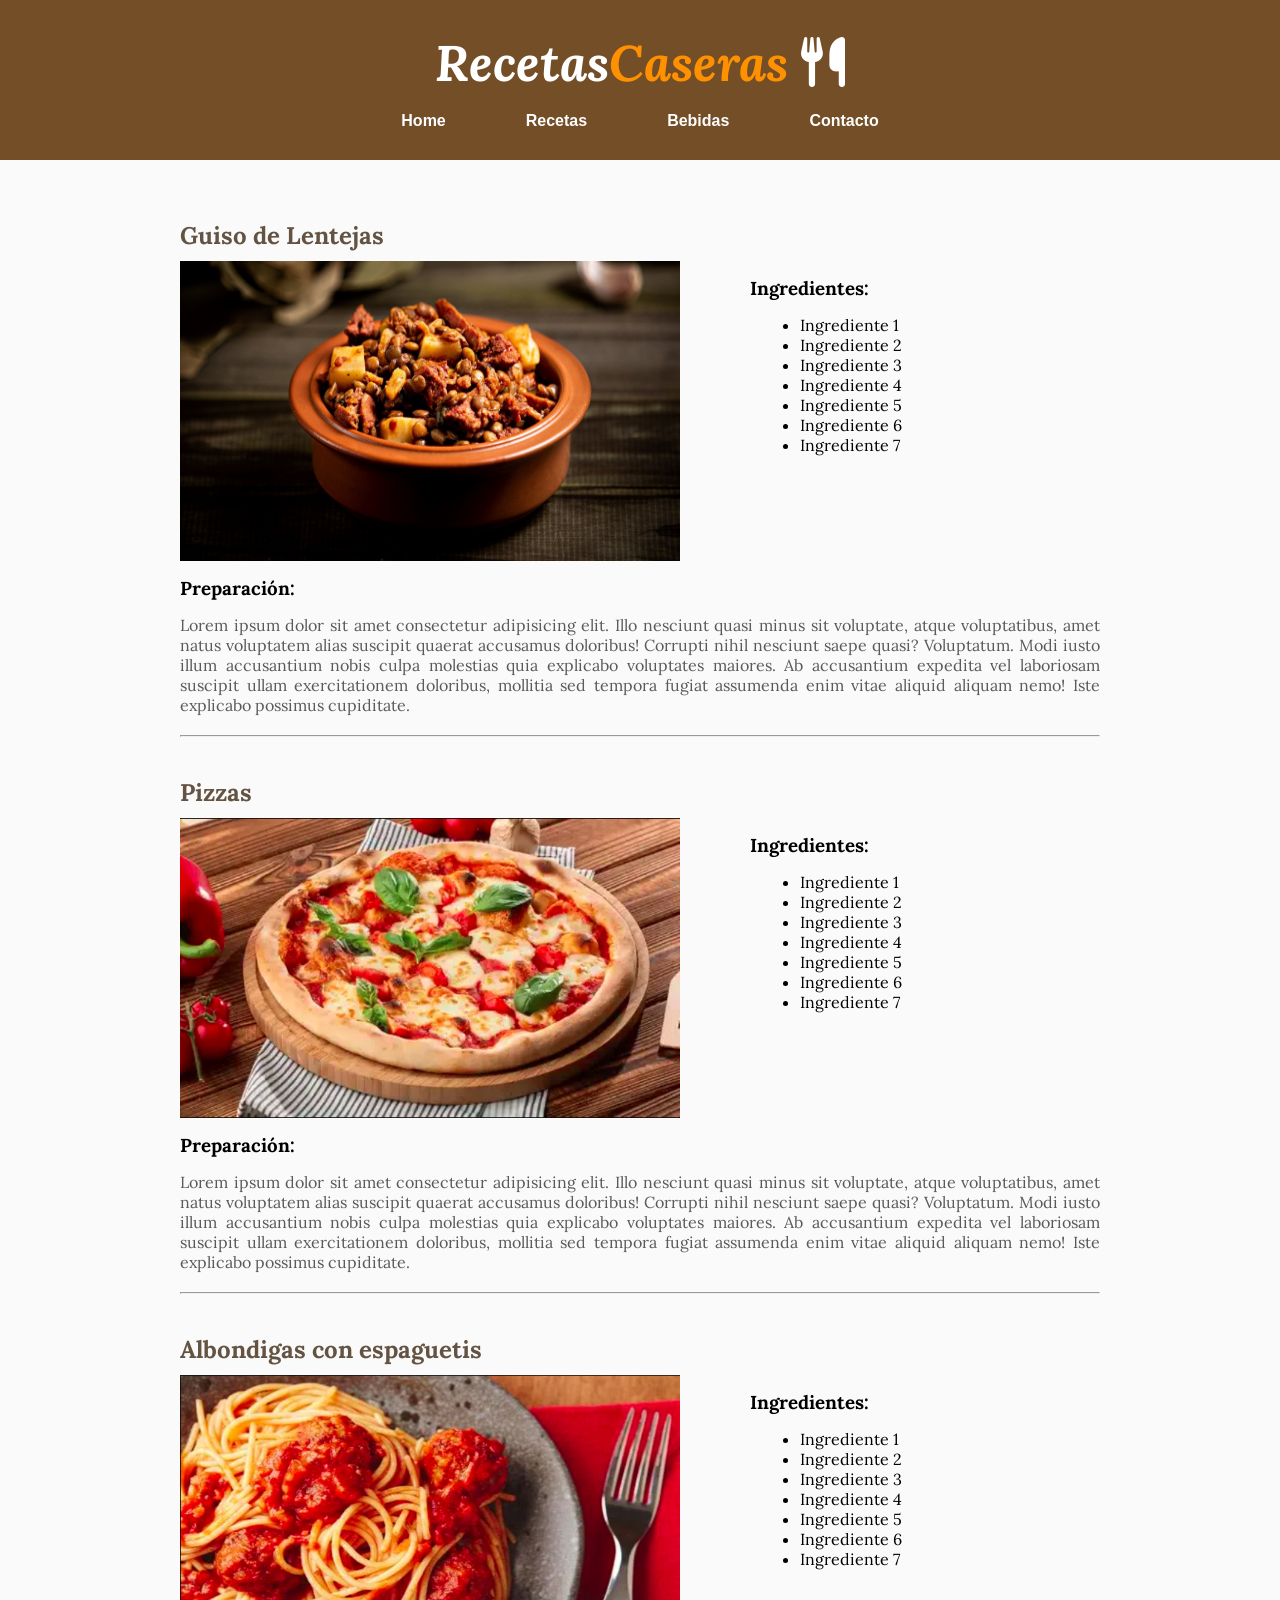
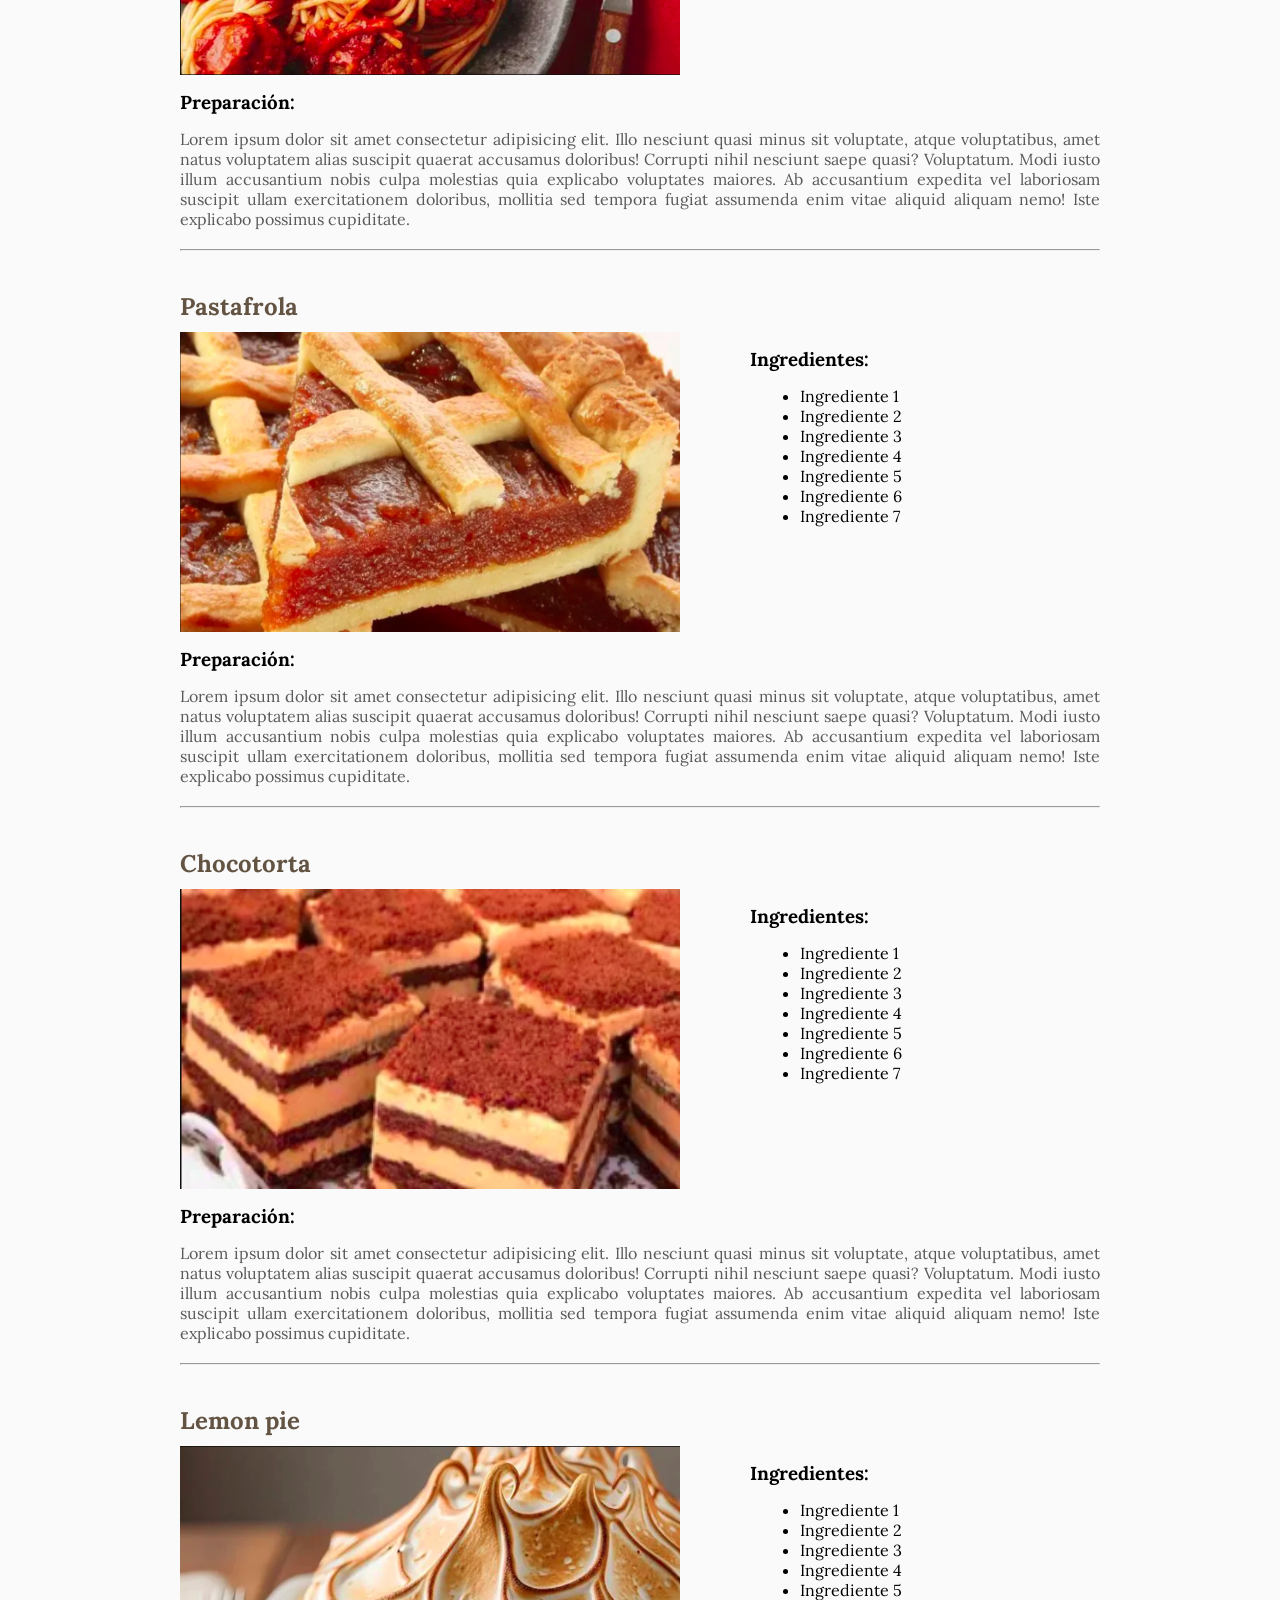
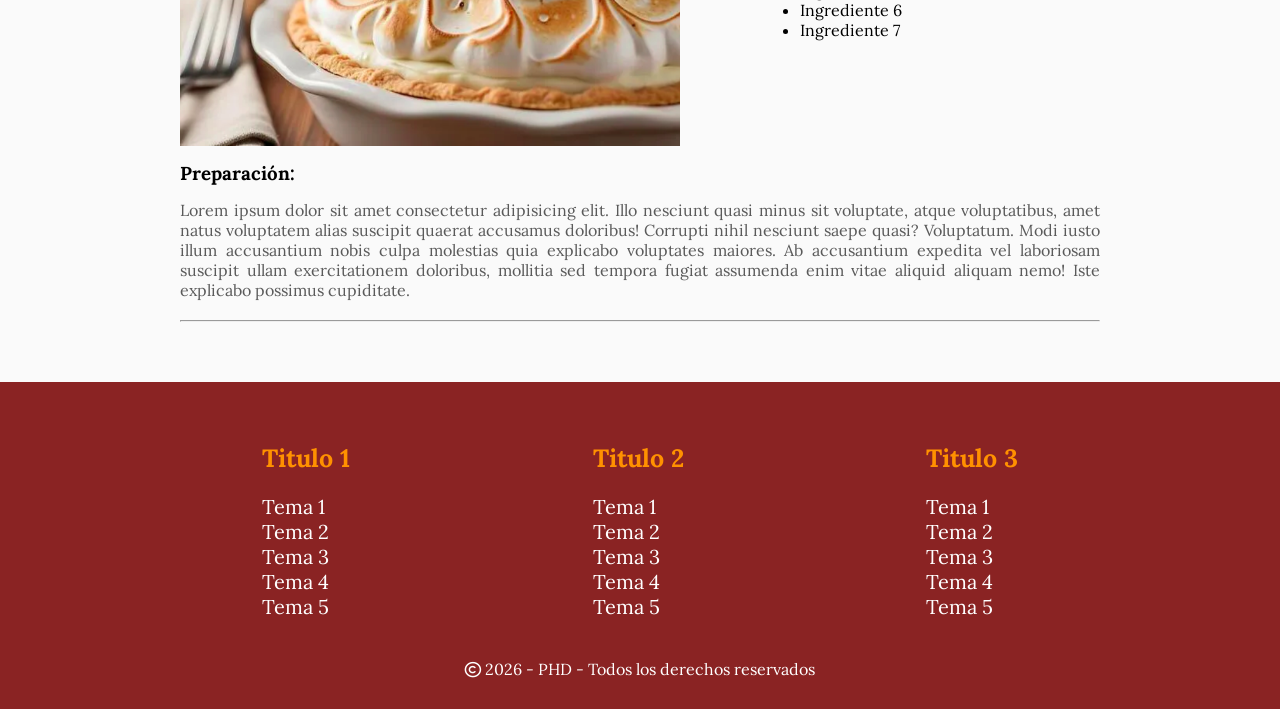
==== index.html @ a0ec64f9 "Creacion del repositorio" ====
<!DOCTYPE html>
<html lang="en">
<head>
    <meta charset="UTF-8">
    <meta name="viewport" content="width=device-width, initial-scale=1.0">
    <link rel="stylesheet" href="https://cdnjs.cloudflare.com/ajax/libs/font-awesome/6.5.2/css/all.min.css">
    <link rel="stylesheet" href="./css/styles.css">
    <link rel="preconnect" href="https://fonts.googleapis.com">
    <link rel="preconnect" href="https://fonts.googleapis.com">
    <link rel="preconnect" href="https://fonts.gstatic.com" crossorigin>
    <link href="https://fonts.googleapis.com/css2?family=Lora:ital,wght@0,400..700;1,400..700&display=swap" rel="stylesheet">
    <title>Recetario de cocina</title>
</head>
<body>
    <header>
        <div class="nav-items">
            <div>
                <h2>Recetas<span>Caseras </span><i class="fa-solid fa-utensils"></i></h2>
            </div>
            <div>
                <nav>
                    <ul>
                        <li><a href="#">Home</a></li>
                        <li><a href="#">Recetas</a></li>
                        <li><a href="#">Bebidas</a></li>
                        <li><a href="#">Contacto</a></li>
                    </ul>
                </nav>
            </div>
        </div>
    </header>
    <main>
        <section class="recetarios">
            <div class="receta">
                <h2>Guiso de Lentejas</h2>
                <div class="ingredientes">
                    <img src="./img/lentejas.jpg" alt="Foto guiso lentejas">
                    <div>
                        <h3>Ingredientes:</h3>
                        <ul>
                            <li>Ingrediente 1</li>
                            <li>Ingrediente 2</li>
                            <li>Ingrediente 3</li>
                            <li>Ingrediente 4</li>
                            <li>Ingrediente 5</li>
                            <li>Ingrediente 6</li>
                            <li>Ingrediente 7</li>
                        </ul>
                    </div>
                </div>
                <h3>Preparación:</h3>
                <p>Lorem ipsum dolor sit amet consectetur adipisicing elit. Illo nesciunt quasi minus sit voluptate, atque voluptatibus, amet natus voluptatem alias suscipit quaerat accusamus doloribus! Corrupti nihil nesciunt saepe quasi? Voluptatum.
                Modi iusto illum accusantium nobis culpa molestias quia explicabo voluptates maiores. Ab accusantium expedita vel laboriosam suscipit ullam exercitationem doloribus, mollitia sed tempora fugiat assumenda enim vitae aliquid aliquam nemo!
                Iste explicabo possimus cupiditate.</p>
                <br>
                <hr>
            </div>
            <div class="receta">
                <h2>Pizzas</h2>
                <div class="ingredientes">
                    <img src="./img/pizzas.png" alt="Foto pizzas">
                    <div>
                        <h3>Ingredientes:</h3>
                        <ul>
                            <li>Ingrediente 1</li>
                            <li>Ingrediente 2</li>
                            <li>Ingrediente 3</li>
                            <li>Ingrediente 4</li>
                            <li>Ingrediente 5</li>
                            <li>Ingrediente 6</li>
                            <li>Ingrediente 7</li>
                        </ul>
                    </div>
                </div>
                <h3>Preparación:</h3>
                <p>Lorem ipsum dolor sit amet consectetur adipisicing elit. Illo nesciunt quasi minus sit voluptate, atque voluptatibus, amet natus voluptatem alias suscipit quaerat accusamus doloribus! Corrupti nihil nesciunt saepe quasi? Voluptatum.
                Modi iusto illum accusantium nobis culpa molestias quia explicabo voluptates maiores. Ab accusantium expedita vel laboriosam suscipit ullam exercitationem doloribus, mollitia sed tempora fugiat assumenda enim vitae aliquid aliquam nemo!
                Iste explicabo possimus cupiditate.</p>
                <br>
                <hr>
            </div>
            <div class="receta">
                <h2>Albondigas con espaguetis</h2>
                <div class="ingredientes">
                    <img src="./img/pastas.png" alt="Foto albondigas y espaguetis">
                    <div>
                        <h3>Ingredientes:</h3>
                        <ul>
                            <li>Ingrediente 1</li>
                            <li>Ingrediente 2</li>
                            <li>Ingrediente 3</li>
                            <li>Ingrediente 4</li>
                            <li>Ingrediente 5</li>
                            <li>Ingrediente 6</li>
                            <li>Ingrediente 7</li>
                        </ul>
                    </div>
                </div>
                <h3>Preparación:</h3>
                <p>Lorem ipsum dolor sit amet consectetur adipisicing elit. Illo nesciunt quasi minus sit voluptate, atque voluptatibus, amet natus voluptatem alias suscipit quaerat accusamus doloribus! Corrupti nihil nesciunt saepe quasi? Voluptatum.
                Modi iusto illum accusantium nobis culpa molestias quia explicabo voluptates maiores. Ab accusantium expedita vel laboriosam suscipit ullam exercitationem doloribus, mollitia sed tempora fugiat assumenda enim vitae aliquid aliquam nemo!
                Iste explicabo possimus cupiditate.</p>
                <br>
                <hr>
            </div>
            <div class="receta">
                <h2>Pastafrola</h2>
                <div class="ingredientes">
                    <img src="./img/pastafrola.png" alt="Foto pastafrola">
                    <div>
                        <h3>Ingredientes:</h3>
                        <ul>
                            <li>Ingrediente 1</li>
                            <li>Ingrediente 2</li>
                            <li>Ingrediente 3</li>
                            <li>Ingrediente 4</li>
                            <li>Ingrediente 5</li>
                            <li>Ingrediente 6</li>
                            <li>Ingrediente 7</li>
                        </ul>
                    </div>
                </div>
                <h3>Preparación:</h3>
                <p>Lorem ipsum dolor sit amet consectetur adipisicing elit. Illo nesciunt quasi minus sit voluptate, atque voluptatibus, amet natus voluptatem alias suscipit quaerat accusamus doloribus! Corrupti nihil nesciunt saepe quasi? Voluptatum.
                Modi iusto illum accusantium nobis culpa molestias quia explicabo voluptates maiores. Ab accusantium expedita vel laboriosam suscipit ullam exercitationem doloribus, mollitia sed tempora fugiat assumenda enim vitae aliquid aliquam nemo!
                Iste explicabo possimus cupiditate.</p>
                <br>
                <hr>
            </div>
            <div class="receta">
                <h2>Chocotorta</h2>
                <div class="ingredientes">
                    <img src="./img/chocotorta.png" alt="Foto chocotorta">
                    <div>
                        <h3>Ingredientes:</h3>
                        <ul>
                            <li>Ingrediente 1</li>
                            <li>Ingrediente 2</li>
                            <li>Ingrediente 3</li>
                            <li>Ingrediente 4</li>
                            <li>Ingrediente 5</li>
                            <li>Ingrediente 6</li>
                            <li>Ingrediente 7</li>
                        </ul>
                    </div>
                </div>
                <h3>Preparación:</h3>
                <p>Lorem ipsum dolor sit amet consectetur adipisicing elit. Illo nesciunt quasi minus sit voluptate, atque voluptatibus, amet natus voluptatem alias suscipit quaerat accusamus doloribus! Corrupti nihil nesciunt saepe quasi? Voluptatum.
                Modi iusto illum accusantium nobis culpa molestias quia explicabo voluptates maiores. Ab accusantium expedita vel laboriosam suscipit ullam exercitationem doloribus, mollitia sed tempora fugiat assumenda enim vitae aliquid aliquam nemo!
                Iste explicabo possimus cupiditate.</p>
                <br>
                <hr>
            </div>
            <div class="receta">
                <h2>Lemon pie</h2>
                <div class="ingredientes">
                    <img src="./img/lemonlie.png" alt="Foto lemonpie">
                    <div>
                        <h3>Ingredientes:</h3>
                        <ul>
                            <li>Ingrediente 1</li>
                            <li>Ingrediente 2</li>
                            <li>Ingrediente 3</li>
                            <li>Ingrediente 4</li>
                            <li>Ingrediente 5</li>
                            <li>Ingrediente 6</li>
                            <li>Ingrediente 7</li>
                        </ul>
                    </div>
                </div>
                <h3>Preparación:</h3>
                <p>Lorem ipsum dolor sit amet consectetur adipisicing elit. Illo nesciunt quasi minus sit voluptate, atque voluptatibus, amet natus voluptatem alias suscipit quaerat accusamus doloribus! Corrupti nihil nesciunt saepe quasi? Voluptatum.
                Modi iusto illum accusantium nobis culpa molestias quia explicabo voluptates maiores. Ab accusantium expedita vel laboriosam suscipit ullam exercitationem doloribus, mollitia sed tempora fugiat assumenda enim vitae aliquid aliquam nemo!
                Iste explicabo possimus cupiditate.</p>
                <br>
                <hr>
            </div>
        </section>
    </main>
    <footer>
        <div class="footer-info">
            <div class="info">
                <h3>Titulo 1</h3>
                <ul>
                    <li>Tema 1</li>
                    <li>Tema 2</li>
                    <li>Tema 3</li>
                    <li>Tema 4</li>
                    <li>Tema 5</li>
                </ul>
            </div>
            <div class="info">
                <h3>Titulo 2</h3>
                <ul>
                    <li>Tema 1</li>
                    <li>Tema 2</li>
                    <li>Tema 3</li>
                    <li>Tema 4</li>
                    <li>Tema 5</li>
                </ul>
            </div>
            <div class="info">
                <h3>Titulo 3</h3>
                <ul>
                    <li>Tema 1</li>
                    <li>Tema 2</li>
                    <li>Tema 3</li>
                    <li>Tema 4</li>
                    <li>Tema 5</li>
                </ul>
            </div>
        </div>
        <div class="copyright"><p><i class="fa-regular fa-copyright"></i> 2026 - PHD - Todos los derechos reservados</p></div>
    </footer>
</body>
</html>
---- css/styles.css ----
* {
    margin: 0;
    padding: 0;
    box-sizing: border-box;
}

body {
    background-color: rgb(250, 250, 250);
    font-family: "Lora", Serif;
}

header {
    background-color: #744e27;
    color: white;
    justify-content: space-evenly;
    align-content: center;
    height: 160px;
}

.nav-items {
    display: flex;
    flex-direction: column;
    justify-content: space-between;
    align-items: center;
    padding: 20px;
}

.nav-items h2 {
    font-size: 50px;
    font-style: italic;
    margin-bottom: 15px;
}

.nav-items span {
    color: rgb(255, 145, 0);
}

nav ul {
    display: flex;
    flex-direction: row;
    justify-content: center;
    text-decoration: none;
}

nav ul li {
    list-style: none ;
}

nav ul li a {
    text-decoration: none;
    padding: 40px;
    color: white;
    font-size: 16px;
    font-family: 'Lucida Sans', 'Lucida Sans Regular', 'Lucida Grande', 'Lucida Sans Unicode', Geneva, Verdana, sans-serif;
    font-weight: bold;
}

nav ul li a:hover {
    color: rgb(255, 145, 0);
}

.receta h3 {
    margin: 15px 0;
}

.receta img {
    width: 500px;
    height: 300px;
}

main {
    width: 100%;
    padding: 40px;
    
}

.receta {
    width: 80%;
    padding: 20px;
    margin: 0 auto;
}

.receta h2 {
    color: #635342;
    margin-bottom: 10px;
}

.receta p {
    text-align: justify;
    color: rgb(90, 90, 90);
}

.receta li {
    margin-left: 50px;
}

.ingredientes {
    display: flex;
    flex-direction: row;
    gap: 70px;
}

footer {
    background-color: rgb(138, 35, 35);
    padding: 20px;
    color: white;
}

.footer-info {
    display: flex;
    flex-direction: row;
    justify-content: space-evenly;
    margin: 20px 0 40px;
}

.footer-info h3 {
    font-size: 25px;
    margin: 20px 0;
    color:rgb(255, 145, 0)
}

.footer-info li {
    list-style: none;
    font-size: 20px;
}

.copyright {
    text-align: center;
    margin: 10px 0 10px 0;
}
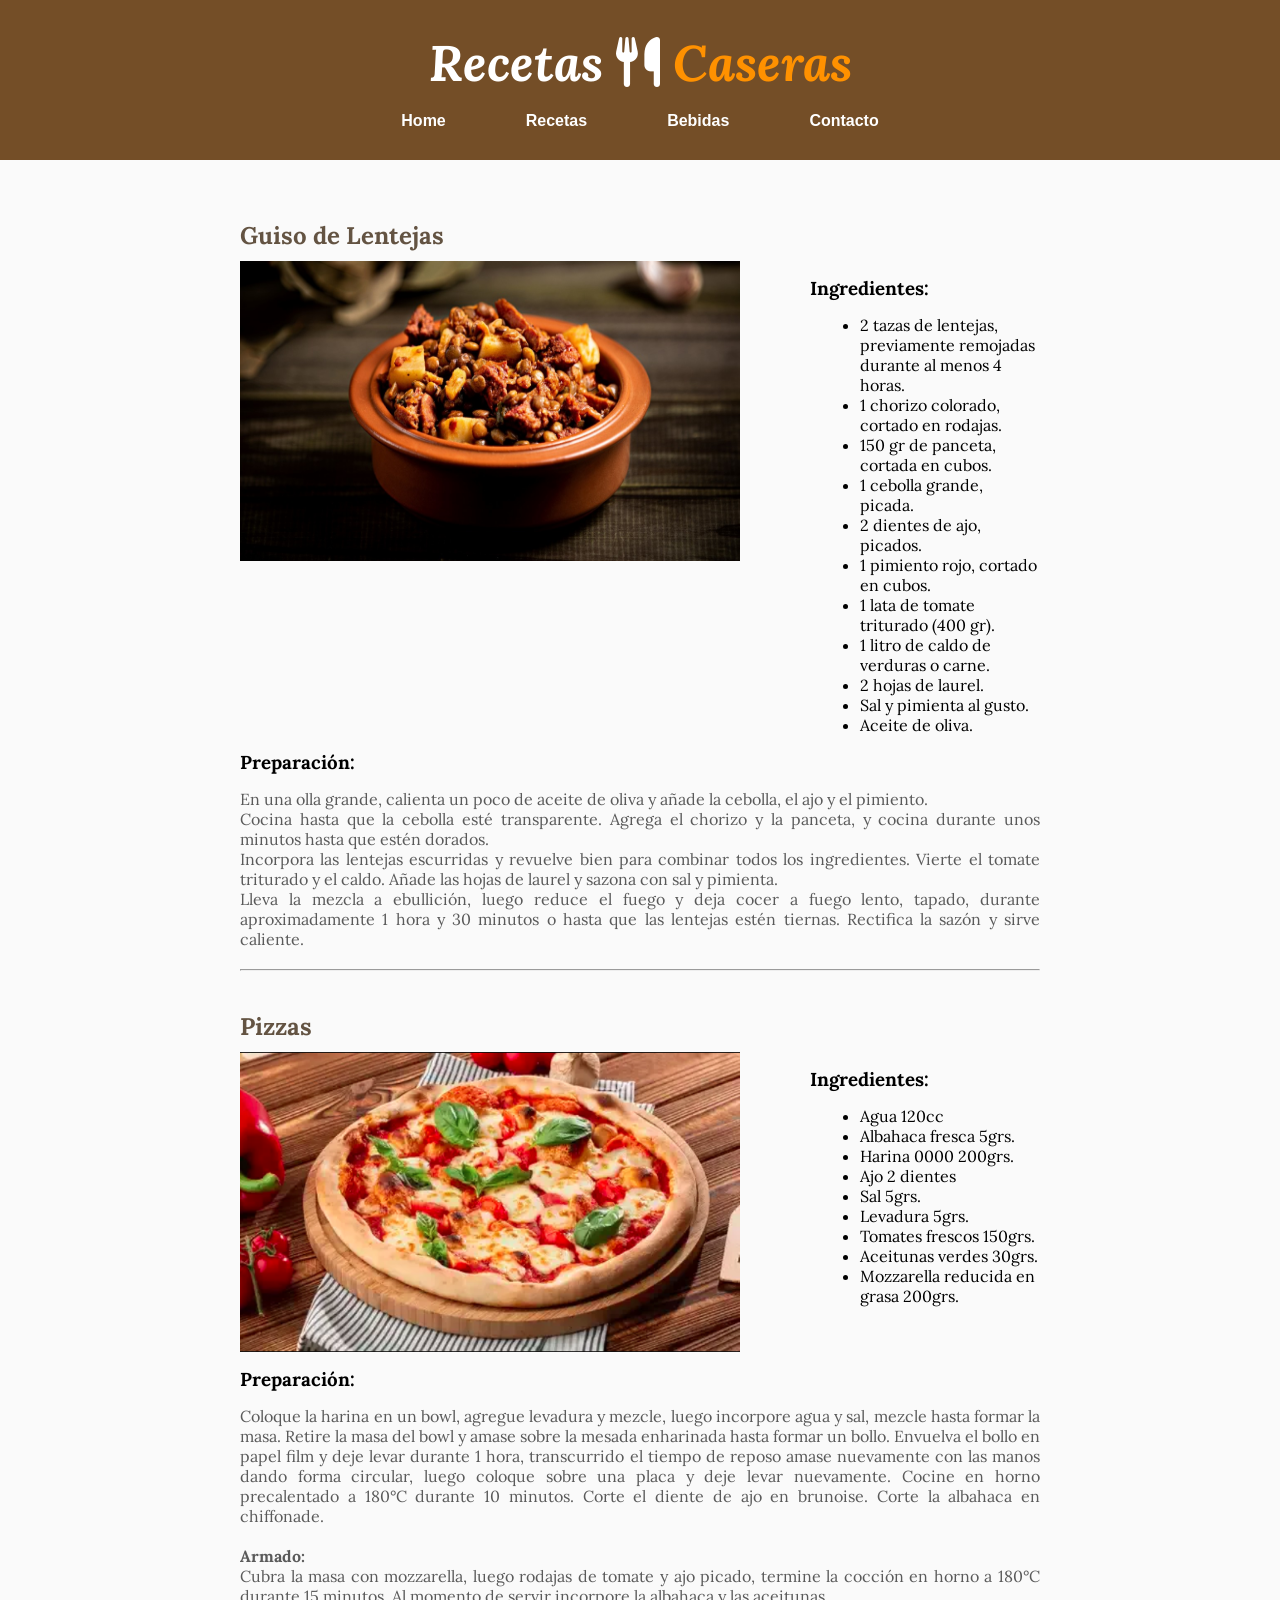
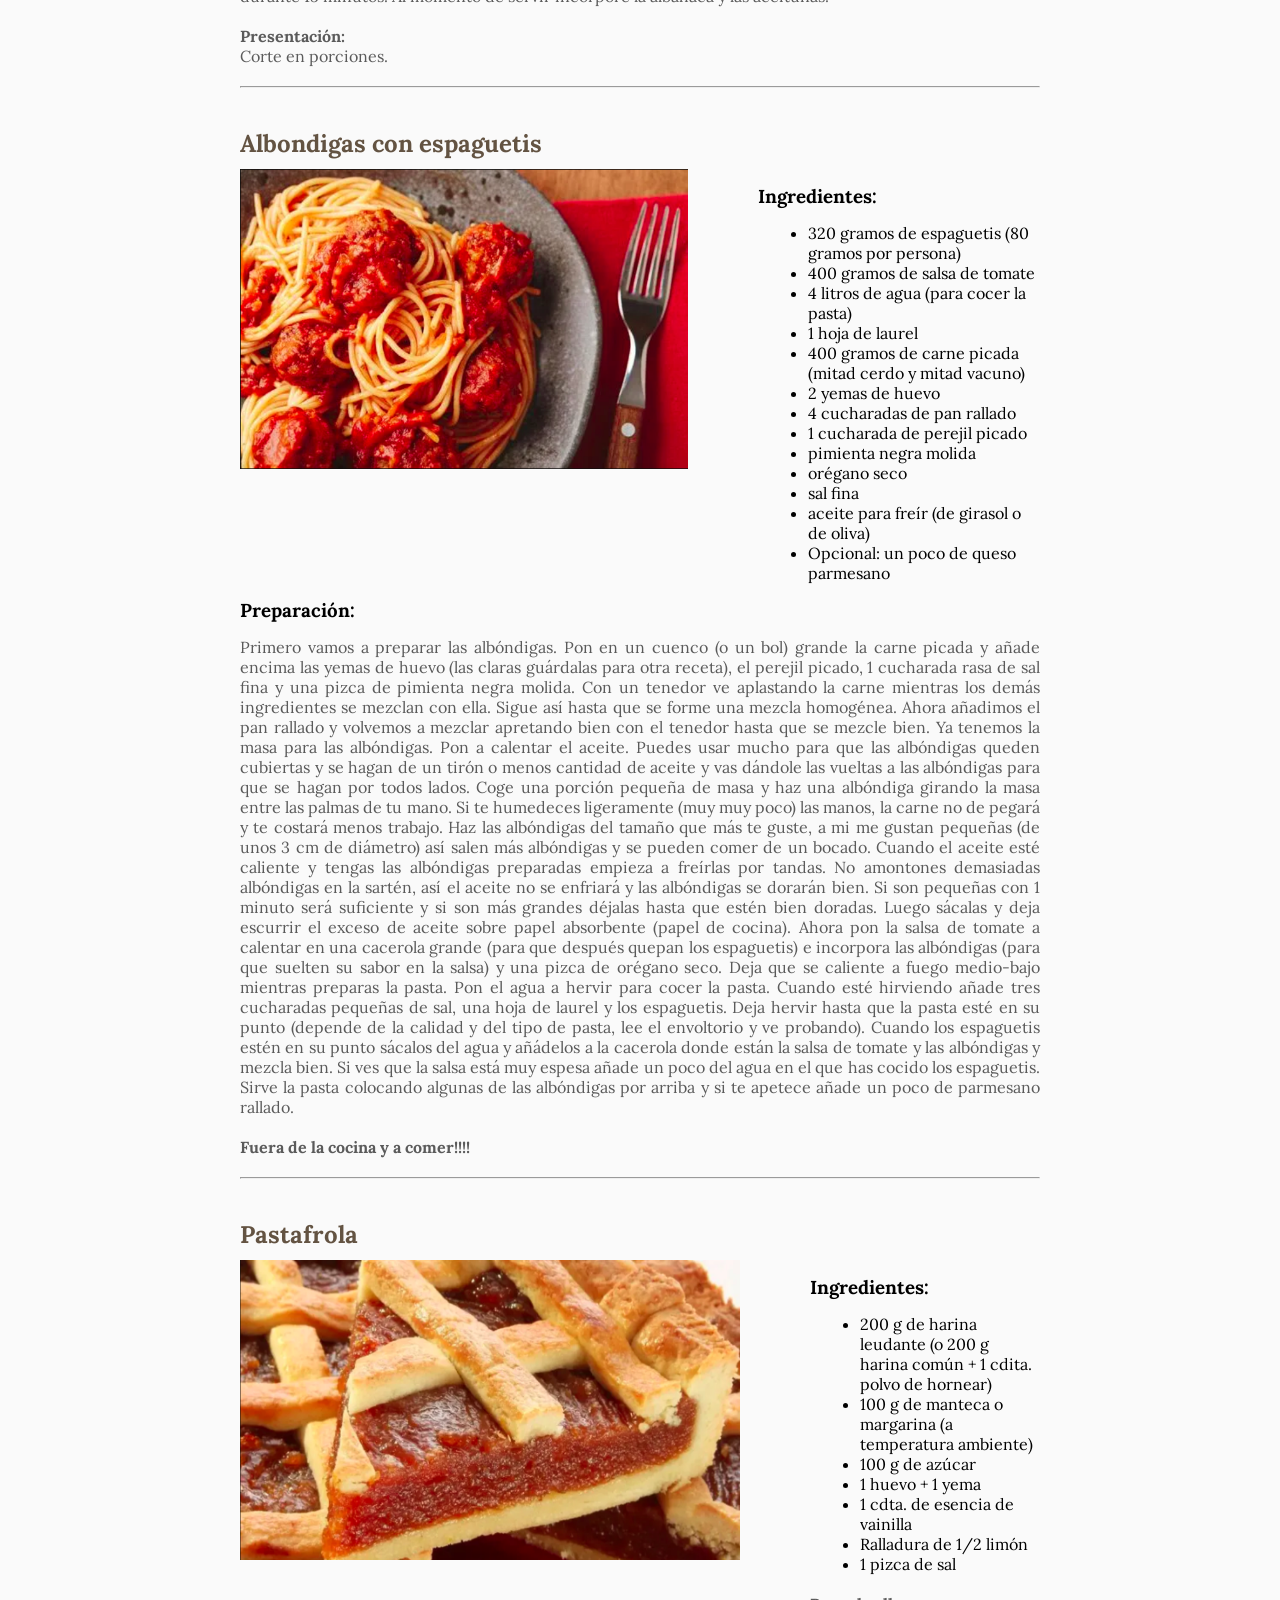
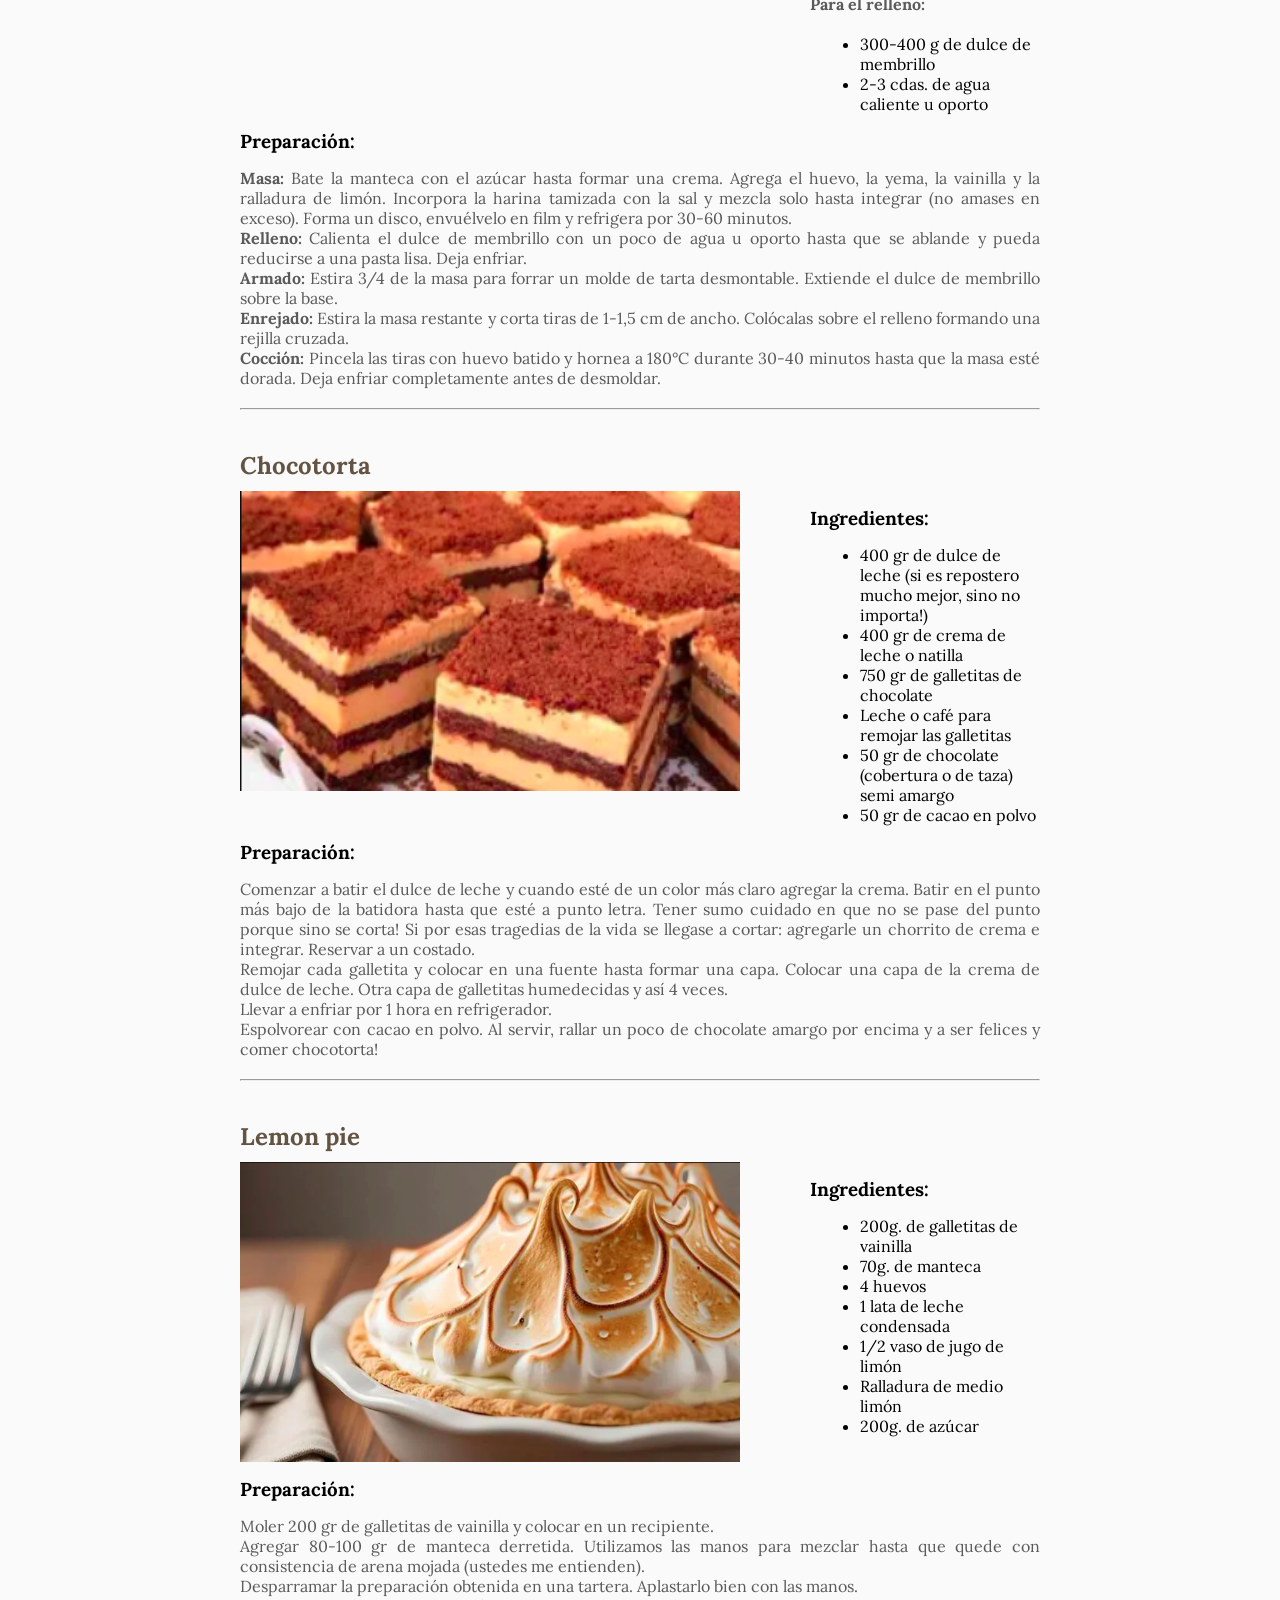
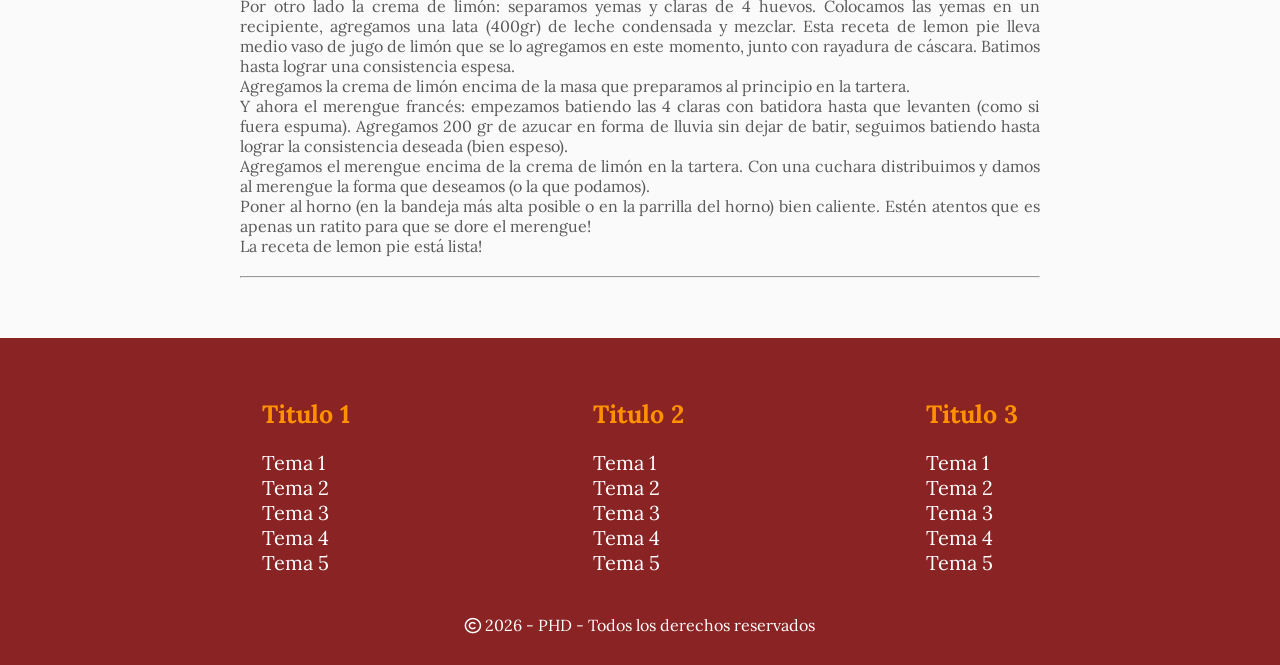
==== commit 41fbe796: "Agregado de textos a las recetas" ====
--- a/index.html
+++ b/index.html
@@ -15,7 +15,7 @@
     <header>
         <div class="nav-items">
             <div>
-                <h2>Recetas<span>Caseras </span><i class="fa-solid fa-utensils"></i></h2>
+                <h2>Recetas <i class="fa-solid fa-utensils"></i> <span>Caseras </span></h2>
             </div>
             <div>
                 <nav>
@@ -38,20 +38,28 @@
                     <div>
                         <h3>Ingredientes:</h3>
                         <ul>
-                            <li>Ingrediente 1</li>
-                            <li>Ingrediente 2</li>
-                            <li>Ingrediente 3</li>
-                            <li>Ingrediente 4</li>
-                            <li>Ingrediente 5</li>
-                            <li>Ingrediente 6</li>
-                            <li>Ingrediente 7</li>
-                        </ul>
-                    </div>
-                </div>
-                <h3>Preparación:</h3>
-                <p>Lorem ipsum dolor sit amet consectetur adipisicing elit. Illo nesciunt quasi minus sit voluptate, atque voluptatibus, amet natus voluptatem alias suscipit quaerat accusamus doloribus! Corrupti nihil nesciunt saepe quasi? Voluptatum.
-                Modi iusto illum accusantium nobis culpa molestias quia explicabo voluptates maiores. Ab accusantium expedita vel laboriosam suscipit ullam exercitationem doloribus, mollitia sed tempora fugiat assumenda enim vitae aliquid aliquam nemo!
-                Iste explicabo possimus cupiditate.</p>
+                            <li>2 tazas de lentejas, previamente remojadas durante al menos 4 horas.</li>
+                            <li>1 chorizo colorado, cortado en rodajas.</li>
+                            <li>150 gr de panceta, cortada en cubos.</li>
+                            <li>1 cebolla grande, picada.</li>
+                            <li>2 dientes de ajo, picados.</li>
+                            <li>1 pimiento rojo, cortado en cubos.</li>
+                            <li>1 lata de tomate triturado (400 gr).</li>
+                            <li>1 litro de caldo de verduras o carne.</li>
+                            <li>2 hojas de laurel.</li>
+                            <li>Sal y pimienta al gusto.</li>
+                            <li>Aceite de oliva.</li>
+                        </ul>
+                    </div>
+                </div>
+                <h3>Preparación:</h3>
+                <p>En una olla grande, calienta un poco de aceite de oliva y añade la cebolla, el ajo y el pimiento.<br>
+                Cocina hasta que la cebolla esté transparente.
+                Agrega el chorizo y la panceta, y cocina durante unos minutos hasta que estén dorados.<br>
+                Incorpora las lentejas escurridas y revuelve bien para combinar todos los ingredientes.
+                Vierte el tomate triturado y el caldo. Añade las hojas de laurel y sazona con sal y pimienta.<br>
+                Lleva la mezcla a ebullición, luego reduce el fuego y deja cocer a fuego lento, tapado, durante aproximadamente 1 hora y 30 minutos o hasta que las lentejas estén tiernas.
+                Rectifica la sazón y sirve caliente.</p>
                 <br>
                 <hr>
             </div>
@@ -62,20 +70,30 @@
                     <div>
                         <h3>Ingredientes:</h3>
                         <ul>
-                            <li>Ingrediente 1</li>
-                            <li>Ingrediente 2</li>
-                            <li>Ingrediente 3</li>
-                            <li>Ingrediente 4</li>
-                            <li>Ingrediente 5</li>
-                            <li>Ingrediente 6</li>
-                            <li>Ingrediente 7</li>
-                        </ul>
-                    </div>
-                </div>
-                <h3>Preparación:</h3>
-                <p>Lorem ipsum dolor sit amet consectetur adipisicing elit. Illo nesciunt quasi minus sit voluptate, atque voluptatibus, amet natus voluptatem alias suscipit quaerat accusamus doloribus! Corrupti nihil nesciunt saepe quasi? Voluptatum.
-                Modi iusto illum accusantium nobis culpa molestias quia explicabo voluptates maiores. Ab accusantium expedita vel laboriosam suscipit ullam exercitationem doloribus, mollitia sed tempora fugiat assumenda enim vitae aliquid aliquam nemo!
-                Iste explicabo possimus cupiditate.</p>
+                            <li>Agua 120cc</li>
+                            <li>Albahaca fresca 5grs.</li>
+                            <li>Harina 0000 200grs.</li>
+                            <li>Ajo 2 dientes</li>
+                            <li>Sal 5grs.</li>
+                            <li>Levadura 5grs.</li>
+                            <li>Tomates frescos 150grs.</li>
+                            <li>Aceitunas verdes 30grs.</li>
+                            <li>Mozzarella reducida en grasa 200grs.</li>
+                        </ul>
+                    </div>
+                </div>
+                <h3>Preparación:</h3>
+                <p>Coloque la harina en un bowl, agregue levadura y mezcle, luego incorpore agua y sal, mezcle hasta formar la masa.
+                Retire la masa del bowl y amase sobre la mesada enharinada hasta formar un bollo.
+                Envuelva el bollo en papel film y deje levar durante 1 hora, transcurrido el tiempo de reposo amase nuevamente con las manos dando forma circular, luego coloque sobre una placa y deje levar nuevamente.
+                Cocine en horno precalentado a 180°C durante 10 minutos.
+                Corte el diente de ajo en brunoise.
+                Corte la albahaca en chiffonade.<br><br>
+                <span>Armado:</span><br>
+                Cubra la masa con mozzarella, luego rodajas de tomate y ajo picado, termine la cocción en horno a 180°C durante 15 minutos.
+                Al momento de servir incorpore la albahaca y las aceitunas.<br><br>
+                <span>Presentación:</span><br>
+                Corte en porciones.</p>
                 <br>
                 <hr>
             </div>
@@ -86,20 +104,32 @@
                     <div>
                         <h3>Ingredientes:</h3>
                         <ul>
-                            <li>Ingrediente 1</li>
-                            <li>Ingrediente 2</li>
-                            <li>Ingrediente 3</li>
-                            <li>Ingrediente 4</li>
-                            <li>Ingrediente 5</li>
-                            <li>Ingrediente 6</li>
-                            <li>Ingrediente 7</li>
-                        </ul>
-                    </div>
-                </div>
-                <h3>Preparación:</h3>
-                <p>Lorem ipsum dolor sit amet consectetur adipisicing elit. Illo nesciunt quasi minus sit voluptate, atque voluptatibus, amet natus voluptatem alias suscipit quaerat accusamus doloribus! Corrupti nihil nesciunt saepe quasi? Voluptatum.
-                Modi iusto illum accusantium nobis culpa molestias quia explicabo voluptates maiores. Ab accusantium expedita vel laboriosam suscipit ullam exercitationem doloribus, mollitia sed tempora fugiat assumenda enim vitae aliquid aliquam nemo!
-                Iste explicabo possimus cupiditate.</p>
+                            <li>320 gramos de espaguetis (80 gramos por persona)</li>
+                            <li>400 gramos de salsa de tomate</li>
+                            <li>4 litros de agua (para cocer la pasta)</li>
+                            <li>1 hoja de laurel</li>
+                            <li>400 gramos de carne picada (mitad cerdo y mitad vacuno)</li>
+                            <li>2 yemas de huevo</li>
+                            <li>4 cucharadas de pan rallado</li>
+                            <li>1 cucharada de perejil picado</li>
+                            <li>pimienta negra molida</li>
+                            <li>orégano seco</li>
+                            <li>sal fina</li>
+                            <li>aceite para freír (de girasol o de oliva)</li>
+                            <li>Opcional: un poco de queso parmesano</li>
+                        </ul>
+                    </div>
+                </div>
+                <h3>Preparación:</h3>
+                <p>Primero vamos a preparar las albóndigas. Pon en un cuenco (o un bol) grande la carne picada y añade encima las yemas de huevo (las claras guárdalas para otra receta), el perejil picado, 1 cucharada rasa de sal fina y una pizca de pimienta negra molida. Con un tenedor ve aplastando la carne mientras los demás ingredientes se mezclan con ella. Sigue así hasta que se forme una mezcla homogénea.
+                Ahora añadimos el pan rallado y volvemos a mezclar apretando bien con el tenedor hasta que se mezcle bien. Ya tenemos la masa para las albóndigas.
+                Pon a calentar el aceite. Puedes usar mucho para que las albóndigas queden cubiertas y se hagan de un tirón o menos cantidad de aceite y vas dándole las vueltas a las albóndigas para que se hagan por todos lados.
+                Coge una porción pequeña de masa y haz una albóndiga girando la masa entre las palmas de tu mano. Si te humedeces ligeramente (muy muy poco) las manos, la carne no de pegará y te costará menos trabajo. Haz las albóndigas del tamaño que más te guste, a mi me gustan pequeñas (de unos 3 cm de diámetro) así salen más albóndigas y se pueden comer de un bocado.
+                Cuando el aceite esté caliente y tengas las albóndigas preparadas empieza a freírlas por tandas. No amontones demasiadas albóndigas en la sartén, así el aceite no se enfriará y las albóndigas se dorarán bien. Si son pequeñas con 1 minuto será suficiente y si son más grandes déjalas hasta que estén bien doradas.  Luego sácalas y deja escurrir el exceso de aceite sobre papel absorbente (papel de cocina).
+                Ahora pon la salsa de tomate a calentar en una cacerola grande (para que después quepan los espaguetis) e incorpora las albóndigas (para que suelten su sabor en la salsa) y una pizca de orégano seco. Deja que se caliente a fuego medio-bajo mientras preparas la pasta.
+                Pon el agua a hervir para cocer la pasta. Cuando esté hirviendo añade tres cucharadas pequeñas de sal, una hoja de laurel y los espaguetis. Deja hervir hasta que la pasta esté en su punto (depende de la calidad y del tipo de pasta, lee el envoltorio y ve probando).
+                Cuando los espaguetis estén en su punto sácalos del agua y añádelos a la cacerola donde están la salsa de tomate y las albóndigas y mezcla bien. Si ves que la salsa está muy espesa añade un poco del agua en el que has cocido los espaguetis.
+                Sirve la pasta colocando algunas de las albóndigas por arriba y si te apetece añade un poco de parmesano rallado.<br><br><span>Fuera de la cocina y a comer!!!!</span></p>
                 <br>
                 <hr>
             </div>
@@ -110,20 +140,25 @@
                     <div>
                         <h3>Ingredientes:</h3>
                         <ul>
-                            <li>Ingrediente 1</li>
-                            <li>Ingrediente 2</li>
-                            <li>Ingrediente 3</li>
-                            <li>Ingrediente 4</li>
-                            <li>Ingrediente 5</li>
-                            <li>Ingrediente 6</li>
-                            <li>Ingrediente 7</li>
-                        </ul>
-                    </div>
-                </div>
-                <h3>Preparación:</h3>
-                <p>Lorem ipsum dolor sit amet consectetur adipisicing elit. Illo nesciunt quasi minus sit voluptate, atque voluptatibus, amet natus voluptatem alias suscipit quaerat accusamus doloribus! Corrupti nihil nesciunt saepe quasi? Voluptatum.
-                Modi iusto illum accusantium nobis culpa molestias quia explicabo voluptates maiores. Ab accusantium expedita vel laboriosam suscipit ullam exercitationem doloribus, mollitia sed tempora fugiat assumenda enim vitae aliquid aliquam nemo!
-                Iste explicabo possimus cupiditate.</p>
+                            <li>200 g de harina leudante (o 200 g harina común + 1 cdita.  polvo de hornear)</li>
+                            <li>100 g de manteca o margarina (a temperatura ambiente)</li>
+                            <li>100 g de azúcar</li>
+                            <li>1 huevo + 1 yema</li>
+                            <li>1 cdta. de esencia de vainilla</li>
+                            <li>Ralladura de 1/2 limón</li>
+                            <li>1 pizca de sal </li> <br>
+                            <p><span>Para el relleno:</span></p> <br>
+                            <li>300-400 g de dulce de membrillo</li>
+                            <li>2-3 cdas. de agua caliente u oporto</li>
+                        </ul>
+                    </div>
+                </div>
+                <h3>Preparación:</h3>
+                <p><span>Masa:</span> Bate la manteca con el azúcar hasta formar una crema. Agrega el huevo, la yema, la vainilla y la ralladura de limón. Incorpora la harina tamizada con la sal y mezcla solo hasta integrar (no amases en exceso). Forma un disco, envuélvelo en film y refrigera por 30-60 minutos. <br>
+                <span>Relleno:</span> Calienta el dulce de membrillo con un poco de agua u oporto hasta que se ablande y pueda reducirse a una pasta lisa. Deja enfriar. <br>
+                <span>Armado:</span> Estira 3/4 de la masa para forrar un molde de tarta desmontable.  Extiende el dulce de membrillo sobre la base. <br>
+                <span>Enrejado:</span> Estira la masa restante y corta tiras de 1-1,5 cm de ancho.  Colócalas sobre el relleno formando una rejilla cruzada. <br>
+                <span>Cocción:</span> Pincela las tiras con huevo batido y hornea a 180°C durante 30-40 minutos hasta que la masa esté dorada.  Deja enfriar completamente antes de desmoldar.</p>
                 <br>
                 <hr>
             </div>
@@ -134,20 +169,21 @@
                     <div>
                         <h3>Ingredientes:</h3>
                         <ul>
-                            <li>Ingrediente 1</li>
-                            <li>Ingrediente 2</li>
-                            <li>Ingrediente 3</li>
-                            <li>Ingrediente 4</li>
-                            <li>Ingrediente 5</li>
-                            <li>Ingrediente 6</li>
-                            <li>Ingrediente 7</li>
-                        </ul>
-                    </div>
-                </div>
-                <h3>Preparación:</h3>
-                <p>Lorem ipsum dolor sit amet consectetur adipisicing elit. Illo nesciunt quasi minus sit voluptate, atque voluptatibus, amet natus voluptatem alias suscipit quaerat accusamus doloribus! Corrupti nihil nesciunt saepe quasi? Voluptatum.
-                Modi iusto illum accusantium nobis culpa molestias quia explicabo voluptates maiores. Ab accusantium expedita vel laboriosam suscipit ullam exercitationem doloribus, mollitia sed tempora fugiat assumenda enim vitae aliquid aliquam nemo!
-                Iste explicabo possimus cupiditate.</p>
+                            <li>400 gr de dulce de leche (si es repostero mucho mejor, sino no importa!)</li>
+                            <li>400 gr de crema de leche o natilla</li>
+                            <li>750 gr de galletitas de chocolate</li>
+                            <li>Leche o café para remojar las galletitas</li>
+                            <li>50 gr de chocolate (cobertura o de taza) semi amargo</li>
+                            <li>50 gr de cacao en polvo</li>
+                        </ul>
+                    </div>
+                </div>
+                <h3>Preparación:</h3>
+                <p>Comenzar a batir el dulce de leche y cuando esté de un color más claro agregar la crema. Batir en el punto más bajo de la batidora hasta que esté a punto letra. Tener sumo cuidado en que no se pase del punto porque sino se corta!
+                Si por esas tragedias de la vida se llegase a cortar: agregarle un chorrito de crema e integrar. Reservar a un costado. <br>
+                Remojar cada galletita y colocar en una fuente hasta formar una capa. Colocar una capa de la crema de dulce de leche. Otra capa de galletitas humedecidas y así 4 veces. <br>
+                Llevar a enfriar por 1 hora en refrigerador. <br>
+                Espolvorear con cacao en polvo. Al servir, rallar un poco de chocolate amargo por encima y a ser felices y comer chocotorta!</p>
                 <br>
                 <hr>
             </div>
@@ -158,20 +194,26 @@
                     <div>
                         <h3>Ingredientes:</h3>
                         <ul>
-                            <li>Ingrediente 1</li>
-                            <li>Ingrediente 2</li>
-                            <li>Ingrediente 3</li>
-                            <li>Ingrediente 4</li>
-                            <li>Ingrediente 5</li>
-                            <li>Ingrediente 6</li>
-                            <li>Ingrediente 7</li>
-                        </ul>
-                    </div>
-                </div>
-                <h3>Preparación:</h3>
-                <p>Lorem ipsum dolor sit amet consectetur adipisicing elit. Illo nesciunt quasi minus sit voluptate, atque voluptatibus, amet natus voluptatem alias suscipit quaerat accusamus doloribus! Corrupti nihil nesciunt saepe quasi? Voluptatum.
-                Modi iusto illum accusantium nobis culpa molestias quia explicabo voluptates maiores. Ab accusantium expedita vel laboriosam suscipit ullam exercitationem doloribus, mollitia sed tempora fugiat assumenda enim vitae aliquid aliquam nemo!
-                Iste explicabo possimus cupiditate.</p>
+                            <li>200g. de galletitas de vainilla</li>
+                            <li>70g. de manteca</li>
+                            <li>4 huevos</li>
+                            <li>1 lata de leche condensada</li>
+                            <li>1/2 vaso de jugo de limón</li>
+                            <li>Ralladura de medio limón</li>
+                            <li>200g. de azúcar</li>
+                        </ul>
+                    </div>
+                </div>
+                <h3>Preparación:</h3>
+                <p>Moler 200 gr de galletitas de vainilla y colocar en un recipiente. <br>
+                Agregar 80-100 gr de manteca derretida. Utilizamos las manos para mezclar hasta que quede con consistencia de arena mojada (ustedes me entienden). <br>
+                Desparramar la preparación obtenida en una tartera. Aplastarlo bien con las manos. <br>
+                Por otro lado la crema de limón: separamos yemas y claras de 4 huevos. Colocamos las yemas en un recipiente, agregamos una lata (400gr) de leche condensada y mezclar. Esta receta de lemon pie lleva medio vaso de jugo de limón que se lo agregamos en este momento, junto con rayadura de cáscara. Batimos hasta lograr una consistencia espesa. <br>
+                Agregamos la crema de limón encima de la masa que preparamos al principio en la tartera. <br>
+                Y ahora el merengue francés: empezamos batiendo las 4 claras con batidora hasta que levanten (como si fuera espuma). Agregamos 200 gr de azucar en forma de lluvia sin dejar de batir, seguimos batiendo hasta lograr la consistencia deseada (bien espeso). <br>
+                Agregamos el merengue encima de la crema de limón en la tartera. Con una cuchara distribuimos y damos al merengue la forma que deseamos (o la que podamos). <br>
+                Poner al horno (en la bandeja más alta posible o en la parrilla del horno) bien caliente. Estén atentos que es apenas un ratito para que se dore el merengue! <br>
+                La receta de lemon pie está lista!</p>
                 <br>
                 <hr>
             </div>
--- a/css/styles.css
+++ b/css/styles.css
@@ -75,7 +75,7 @@
 }
 
 .receta {
-    width: 80%;
+    width: 70%;
     padding: 20px;
     margin: 0 auto;
 }
@@ -92,6 +92,10 @@
 
 .receta li {
     margin-left: 50px;
+}
+
+.receta span {
+    font-weight: bold;
 }
 
 .ingredientes {
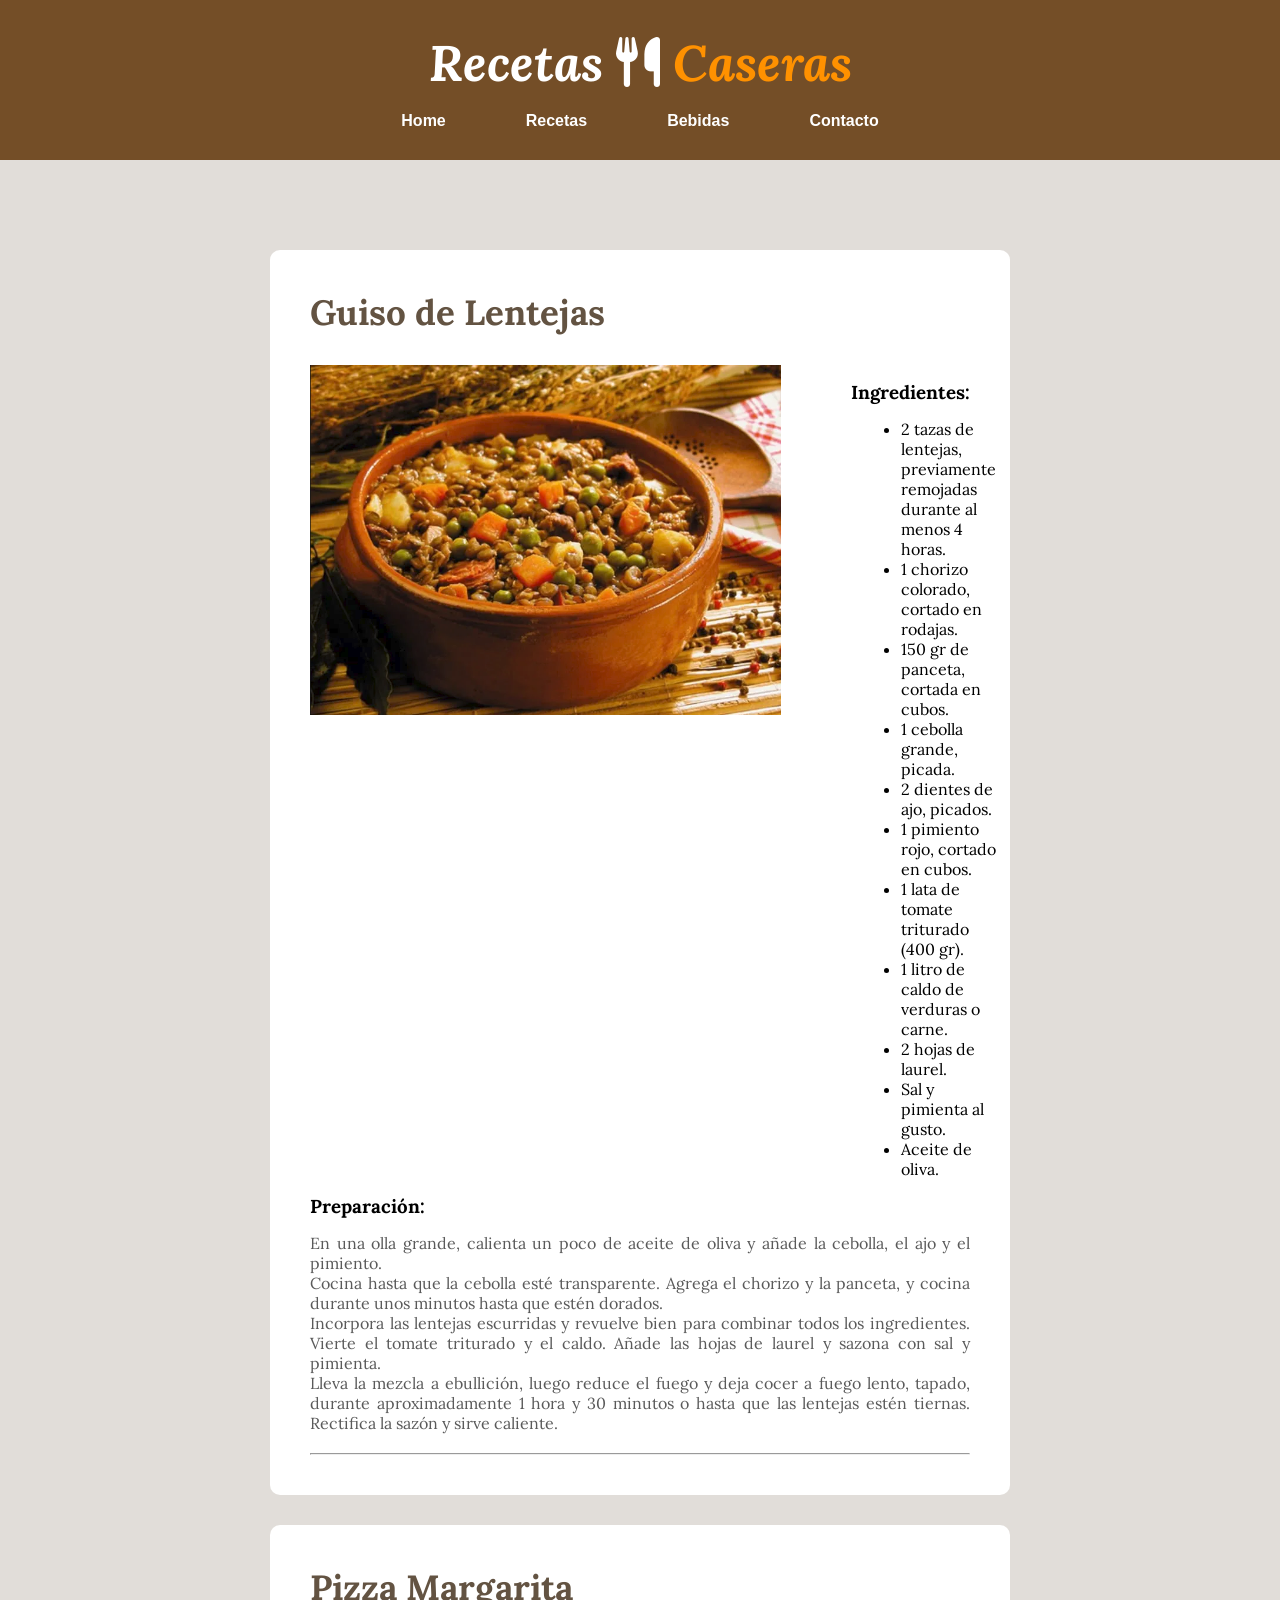
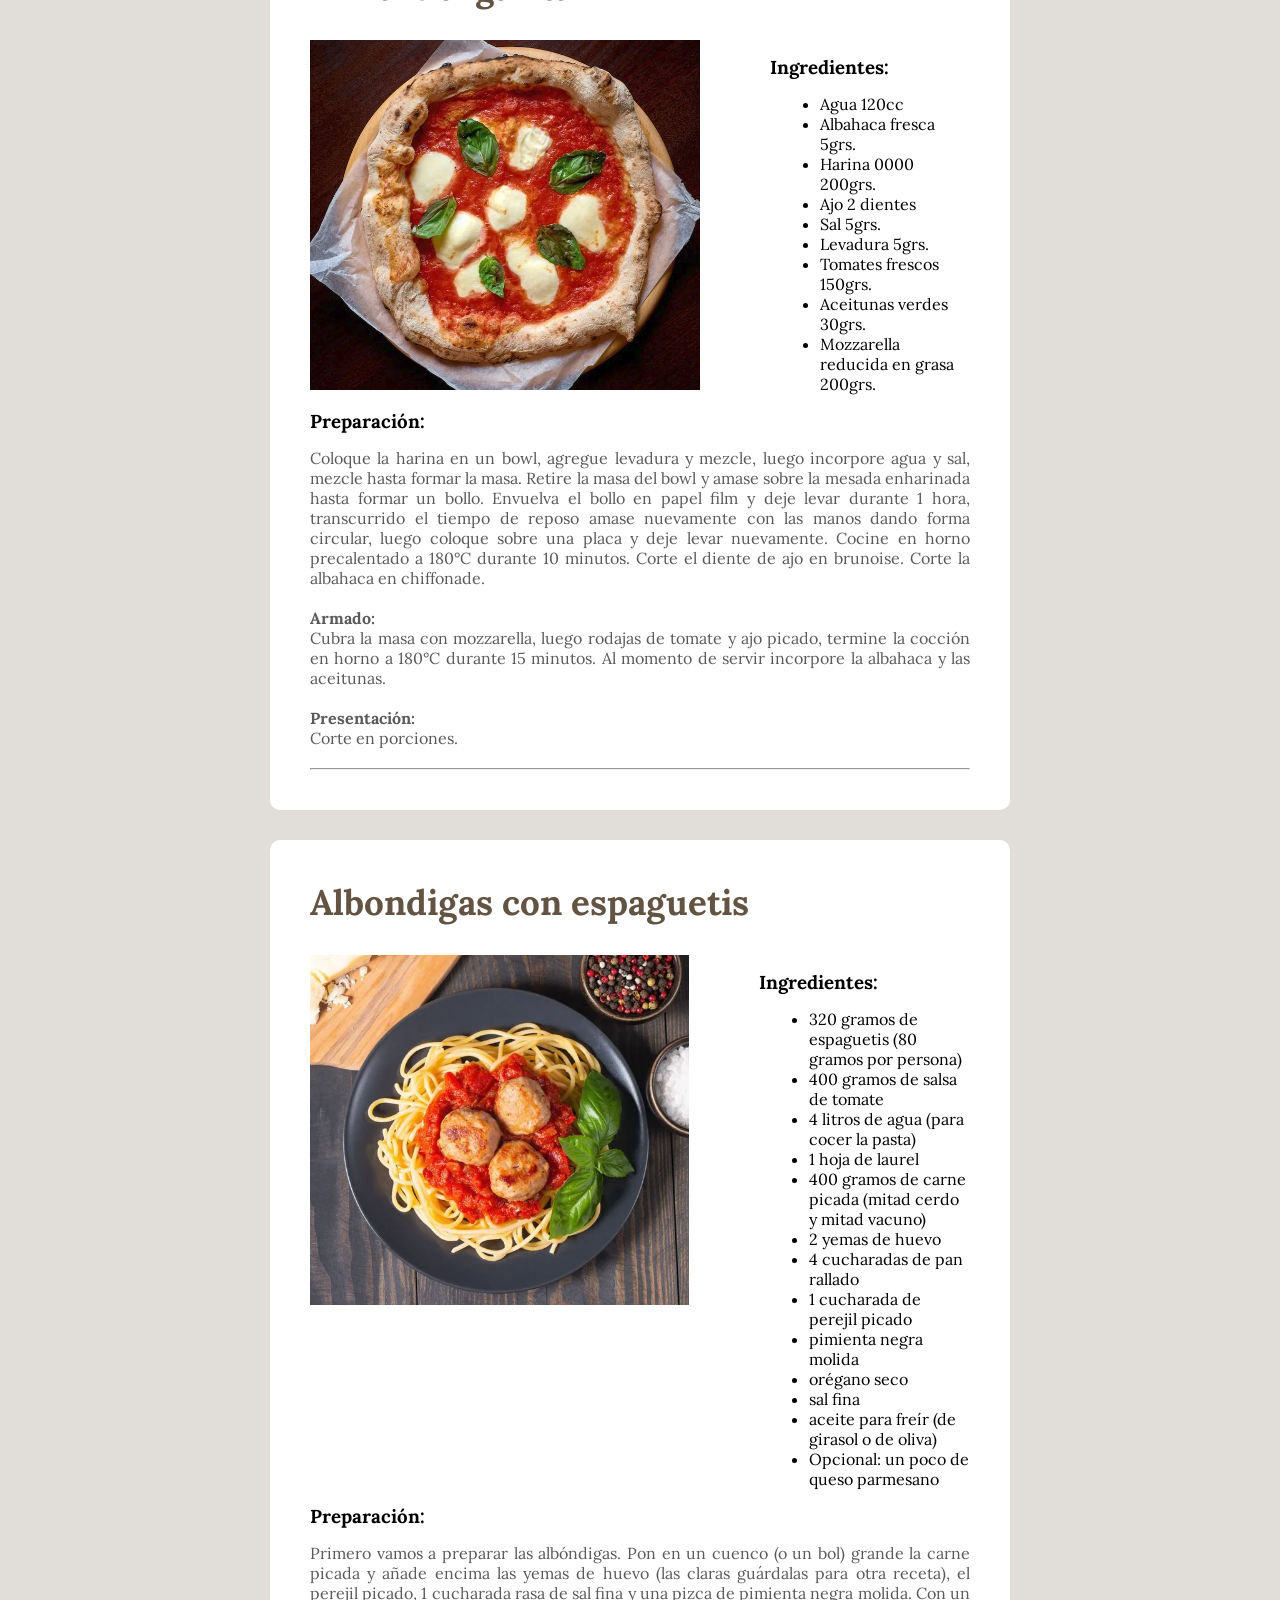
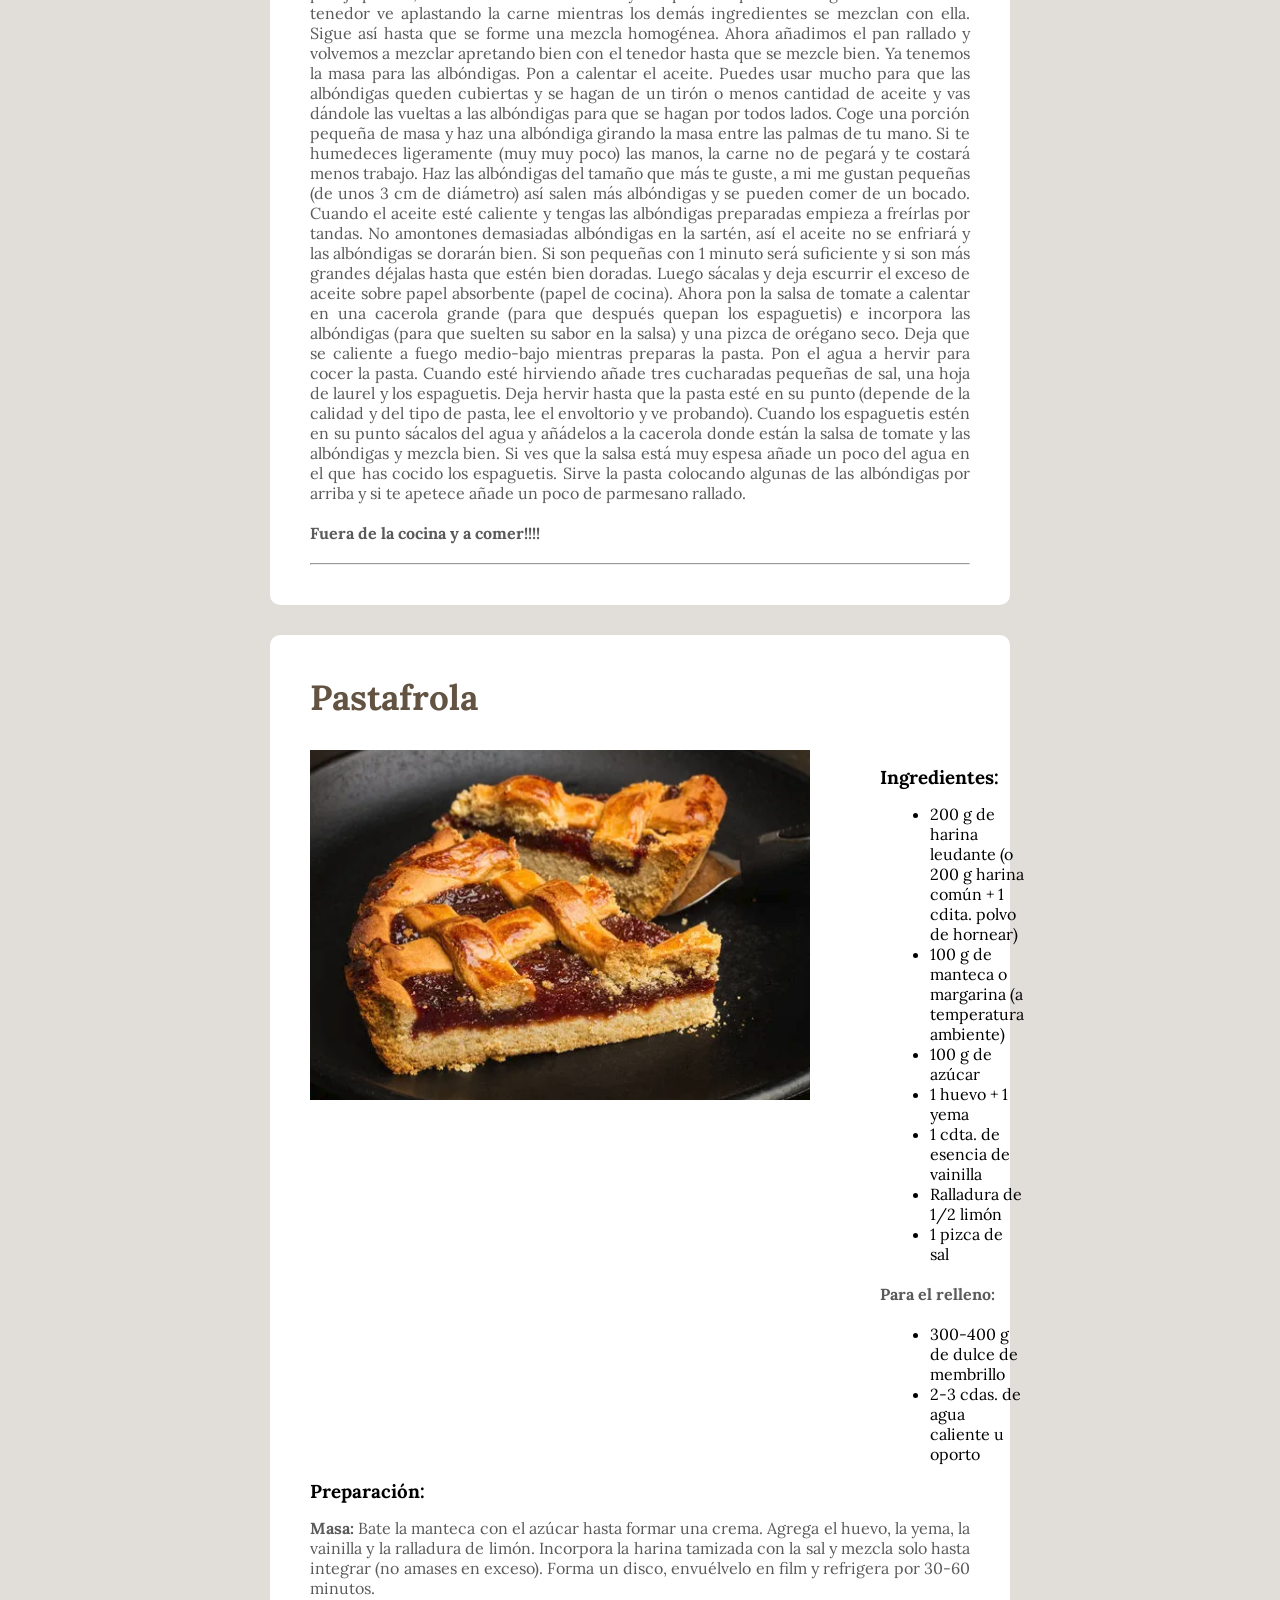
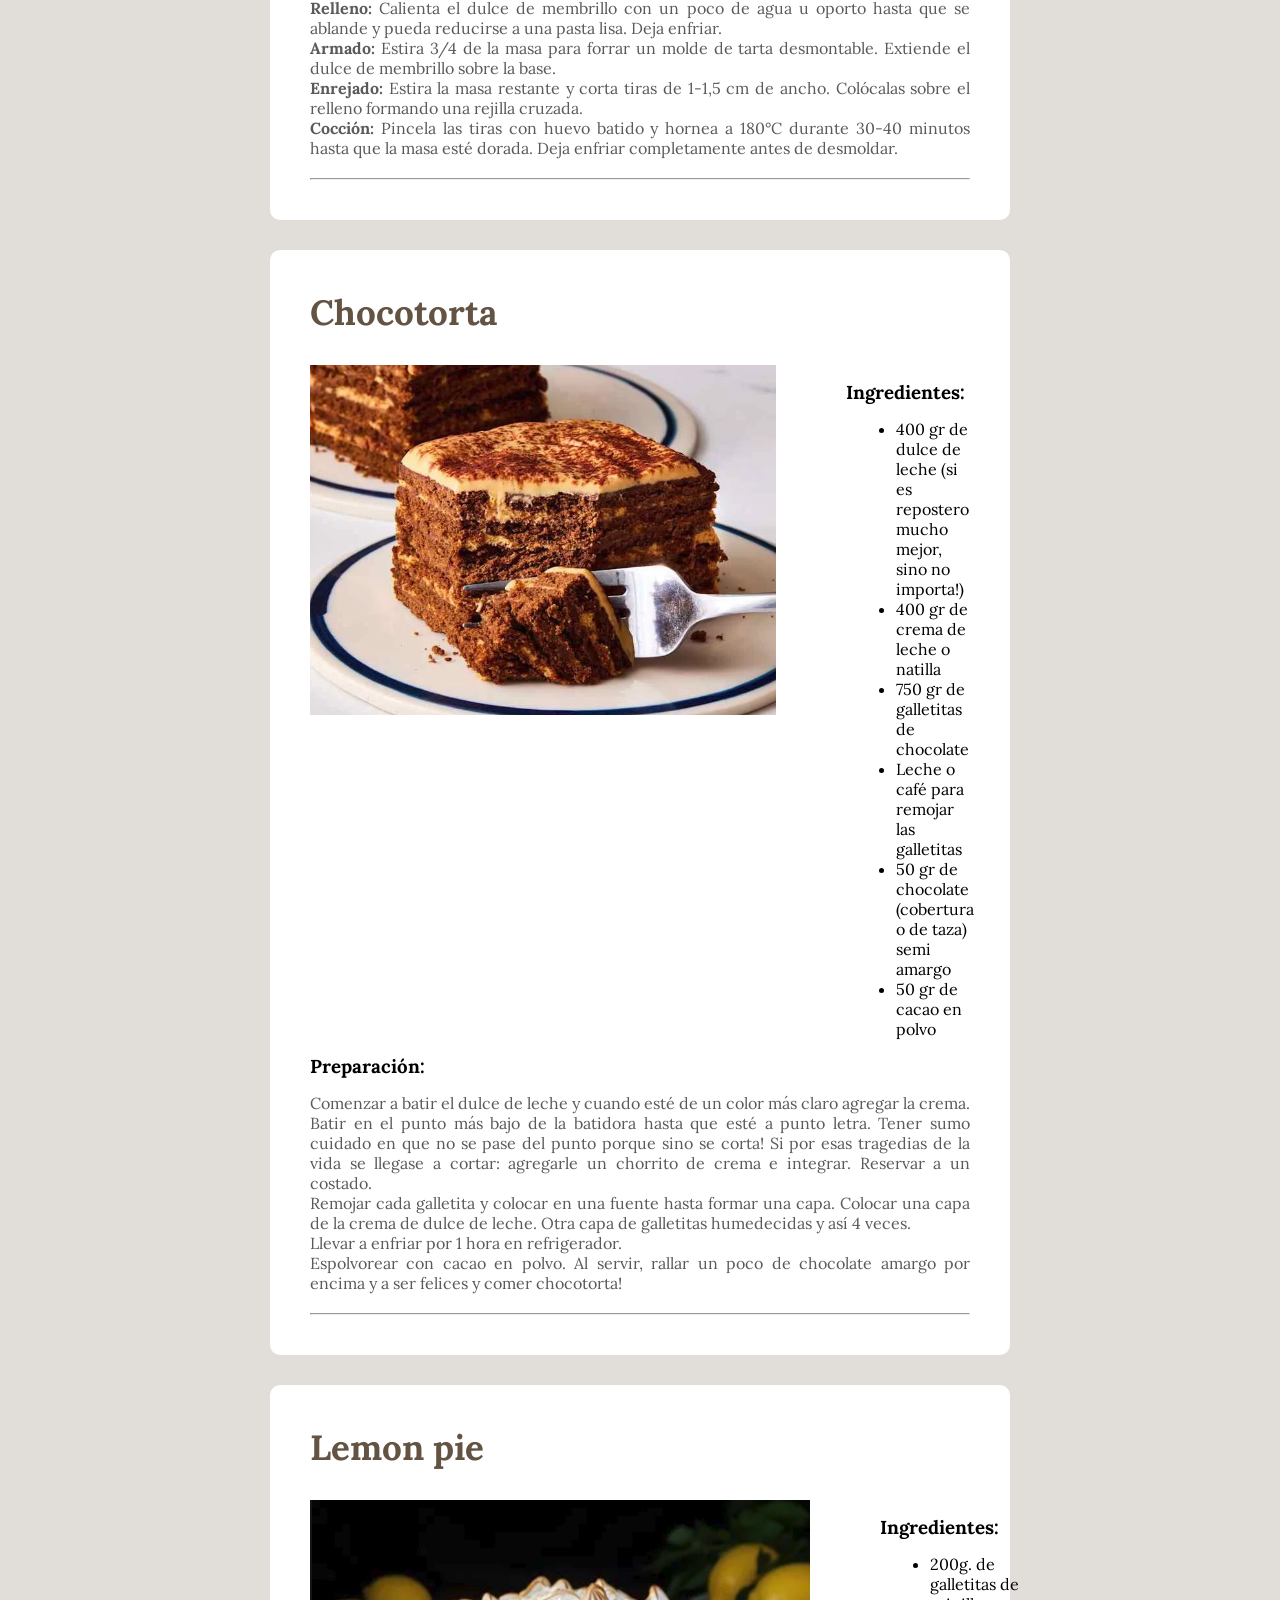
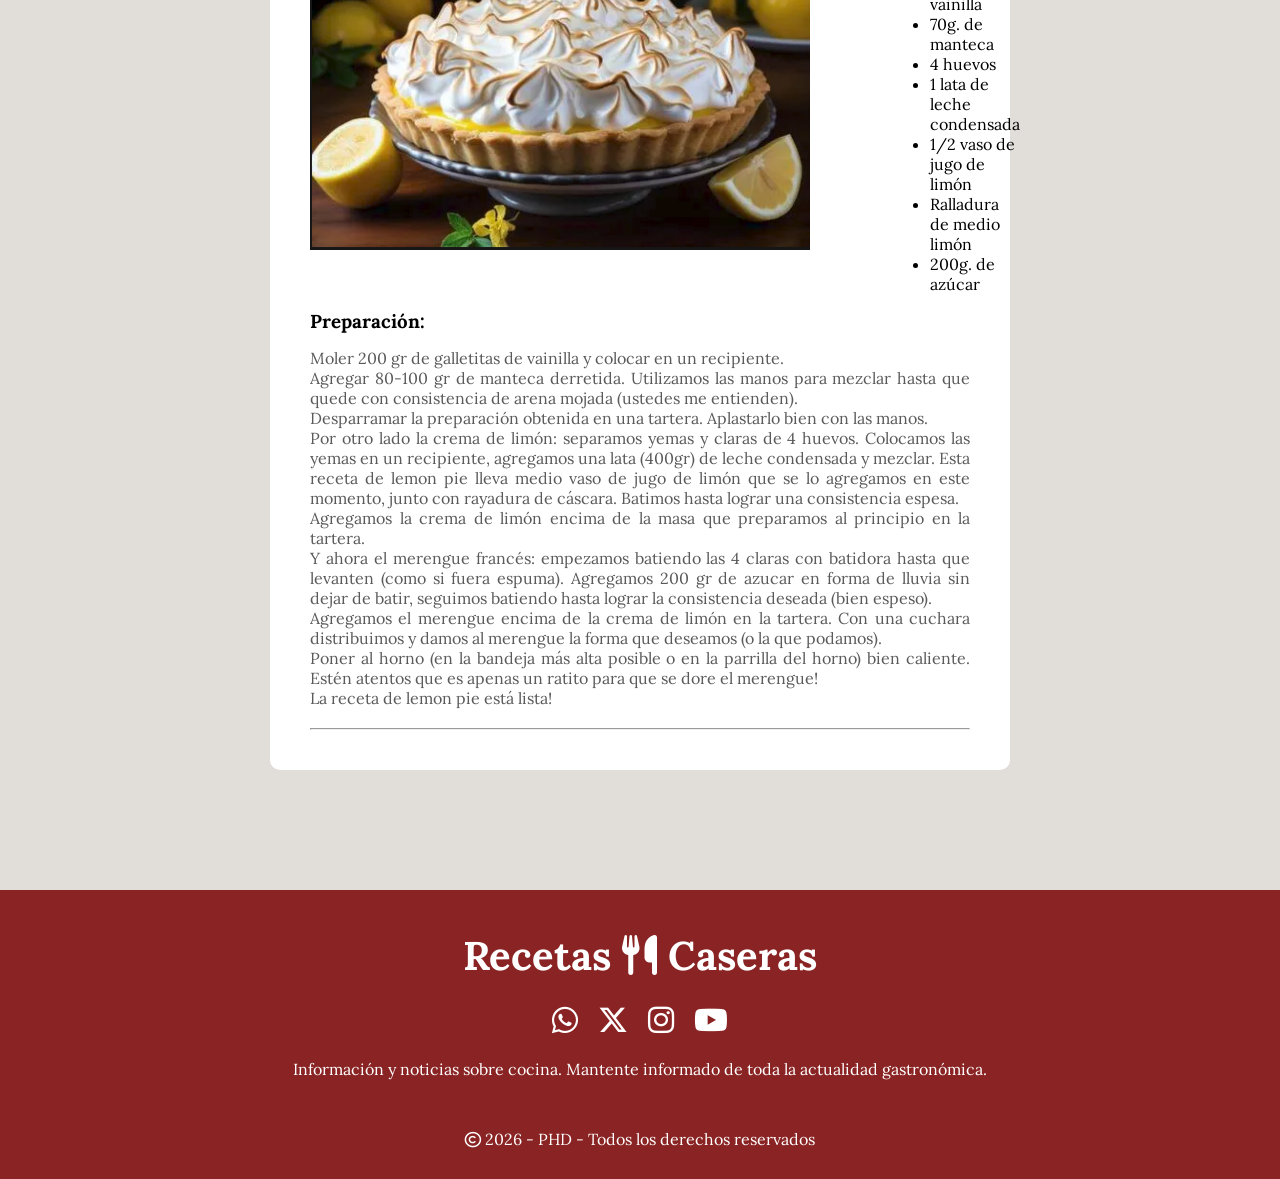
==== commit f96b6baf: "Cambios en las imagenes y retoques en las tarjetas de recetas" ====
--- a/index.html
+++ b/index.html
@@ -34,7 +34,7 @@
             <div class="receta">
                 <h2>Guiso de Lentejas</h2>
                 <div class="ingredientes">
-                    <img src="./img/lentejas.jpg" alt="Foto guiso lentejas">
+                    <img src="./img/lentejas.png" alt="Foto guiso lentejas">
                     <div>
                         <h3>Ingredientes:</h3>
                         <ul>
@@ -64,9 +64,9 @@
                 <hr>
             </div>
             <div class="receta">
-                <h2>Pizzas</h2>
-                <div class="ingredientes">
-                    <img src="./img/pizzas.png" alt="Foto pizzas">
+                <h2>Pizza Margarita</h2>
+                <div class="ingredientes">
+                    <img src="./img/pizza.png" alt="Foto pizzas">
                     <div>
                         <h3>Ingredientes:</h3>
                         <ul>
@@ -100,7 +100,7 @@
             <div class="receta">
                 <h2>Albondigas con espaguetis</h2>
                 <div class="ingredientes">
-                    <img src="./img/pastas.png" alt="Foto albondigas y espaguetis">
+                    <img src="./img/albondigasyespaguetis.png" alt="Foto albondigas y espaguetis">
                     <div>
                         <h3>Ingredientes:</h3>
                         <ul>
@@ -190,7 +190,7 @@
             <div class="receta">
                 <h2>Lemon pie</h2>
                 <div class="ingredientes">
-                    <img src="./img/lemonlie.png" alt="Foto lemonpie">
+                    <img src="./img/lemonpie.png" alt="Foto lemonpie">
                     <div>
                         <h3>Ingredientes:</h3>
                         <ul>
@@ -222,34 +222,13 @@
     <footer>
         <div class="footer-info">
             <div class="info">
-                <h3>Titulo 1</h3>
-                <ul>
-                    <li>Tema 1</li>
-                    <li>Tema 2</li>
-                    <li>Tema 3</li>
-                    <li>Tema 4</li>
-                    <li>Tema 5</li>
-                </ul>
+                <h2>Recetas <i class="fa-solid fa-utensils"></i> <span>Caseras </span></h2>    
+            </div>
+            <div class="social">
+                <a href="#"><i class="fa-brands fa-whatsapp"></i></a><a href="#"><i class="fa-brands fa-x-twitter"></i></a><a href=""><i class="fa-brands fa-instagram"></i></a><a href=""><i class="fa-brands fa-youtube"></i></a>
             </div>
             <div class="info">
-                <h3>Titulo 2</h3>
-                <ul>
-                    <li>Tema 1</li>
-                    <li>Tema 2</li>
-                    <li>Tema 3</li>
-                    <li>Tema 4</li>
-                    <li>Tema 5</li>
-                </ul>
-            </div>
-            <div class="info">
-                <h3>Titulo 3</h3>
-                <ul>
-                    <li>Tema 1</li>
-                    <li>Tema 2</li>
-                    <li>Tema 3</li>
-                    <li>Tema 4</li>
-                    <li>Tema 5</li>
-                </ul>
+                <p>Información y noticias sobre cocina. Mantente informado de toda la actualidad gastronómica.</p> 
             </div>
         </div>
         <div class="copyright"><p><i class="fa-regular fa-copyright"></i> 2026 - PHD - Todos los derechos reservados</p></div>
--- a/css/styles.css
+++ b/css/styles.css
@@ -65,24 +65,36 @@
 
 .receta img {
     width: 500px;
-    height: 300px;
+    height: 350px;
 }
 
 main {
     width: 100%;
     padding: 40px;
+    display: flex;
+    flex-direction: column;
+    align-content: center;
+    background-color: #614a322a;
+}
+
+.recetarios {
+    width: 70%;
+    padding: 50px;
+    margin: 0 auto;
     
 }
 
 .receta {
-    width: 70%;
-    padding: 20px;
-    margin: 0 auto;
+    margin-bottom: 30px;
+    background-color: rgb(255, 255, 255);
+    padding: 40px;
+    border-radius: 10px;
 }
 
 .receta h2 {
     color: #635342;
-    margin-bottom: 10px;
+    margin-bottom: 30px;
+    font-size: 35px;
 }
 
 .receta p {
@@ -108,19 +120,39 @@
     background-color: rgb(138, 35, 35);
     padding: 20px;
     color: white;
+    display: flex;
+    flex-direction: column;
 }
 
 .footer-info {
     display: flex;
-    flex-direction: row;
+    flex-direction: column;
     justify-content: space-evenly;
     margin: 20px 0 40px;
+    gap: 20px;
+    text-align: center;
+    align-items: center;
 }
 
 .footer-info h3 {
     font-size: 25px;
     margin: 20px 0;
     color:rgb(255, 145, 0)
+}
+
+.footer-info h2 {
+    font-size: 40px;
+}
+
+.social {
+    display: flex;
+    flex-direction: row;
+    gap: 20px;
+    font-size: 30px;
+}
+
+.social a {
+    color: white;
 }
 
 .footer-info li {
@@ -131,4 +163,28 @@
 .copyright {
     text-align: center;
     margin: 10px 0 10px 0;
+}
+
+/*----------- Media Querys ---------------*/
+
+@media (max-width: 1200px) {
+    .ingredientes{
+        display: flex;
+        flex-direction: column;
+        align-content: center;
+    }
+}
+
+@media (max-width: 786px) {
+
+    .ingredientes{
+        display: flex;
+        flex-direction: column;
+    }
+
+    .ingredientes img {
+        width: auto;
+        height: auto;
+    }
+    
 }
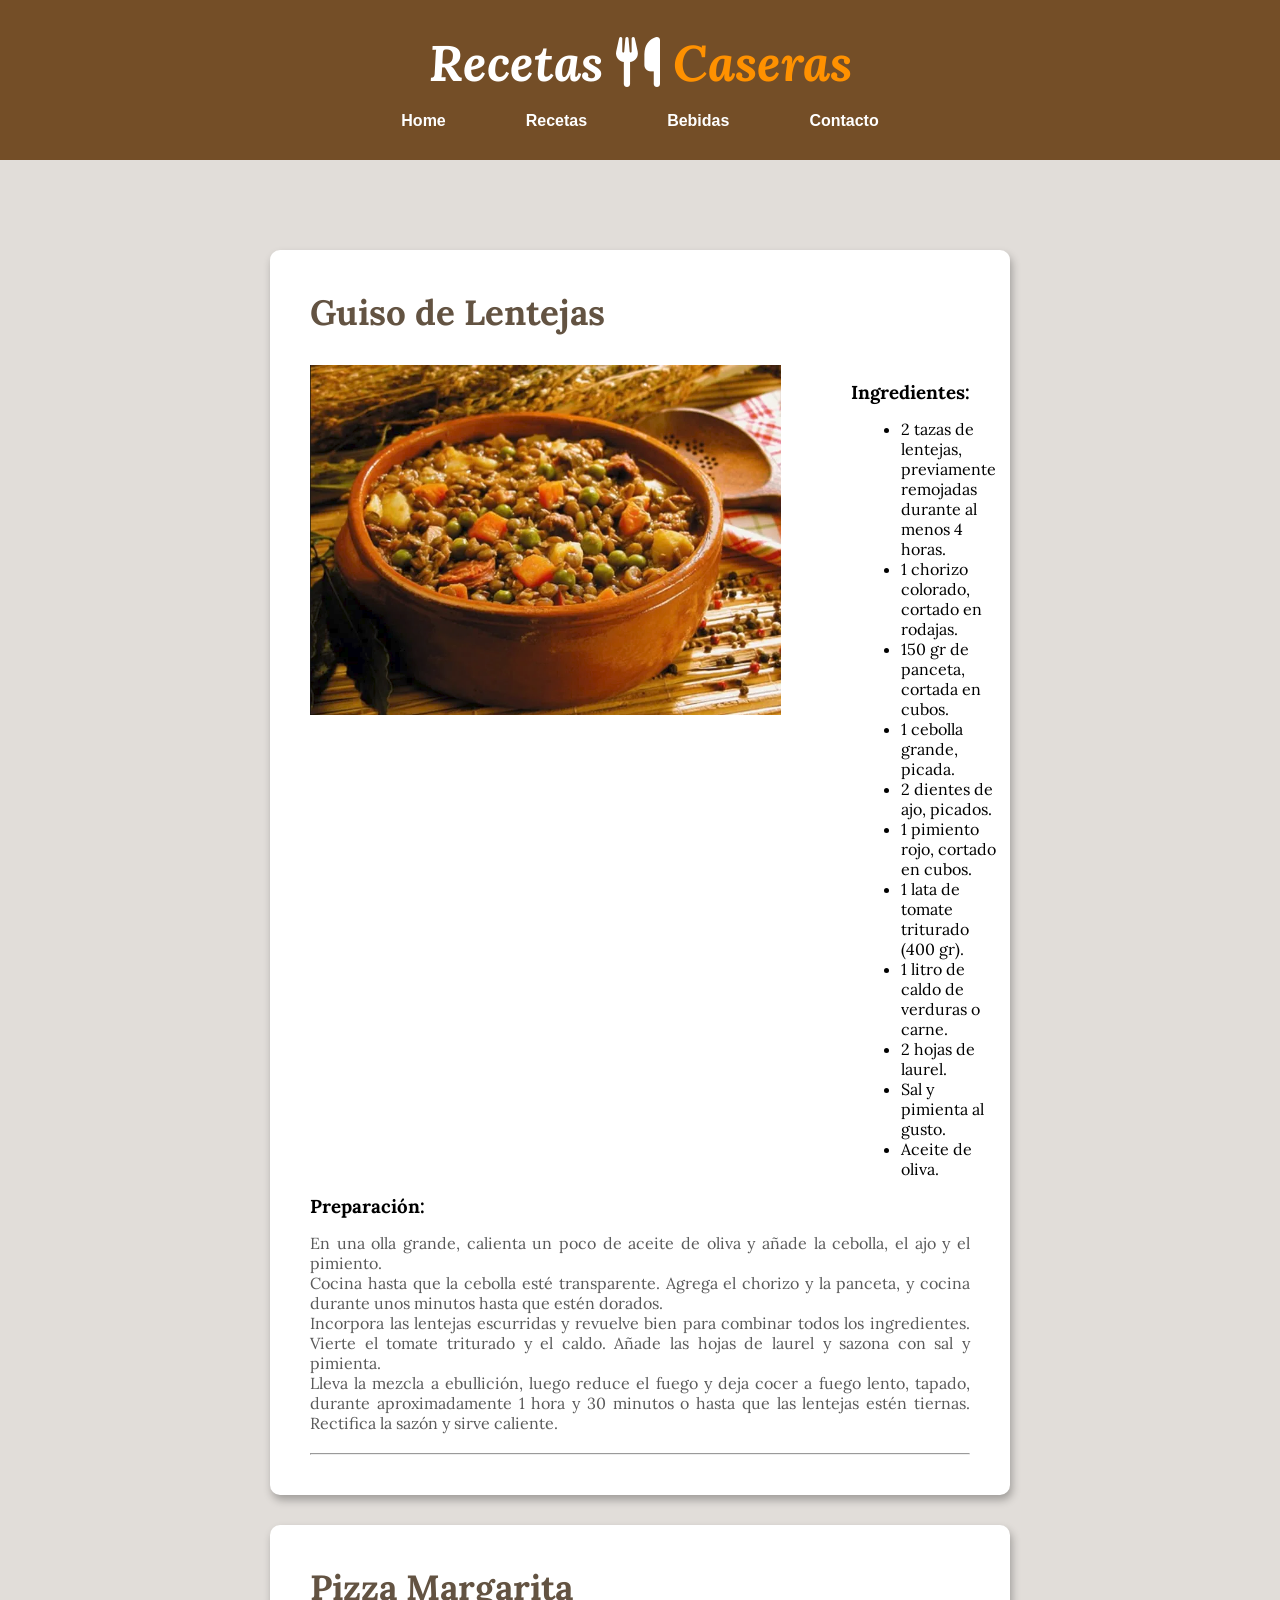
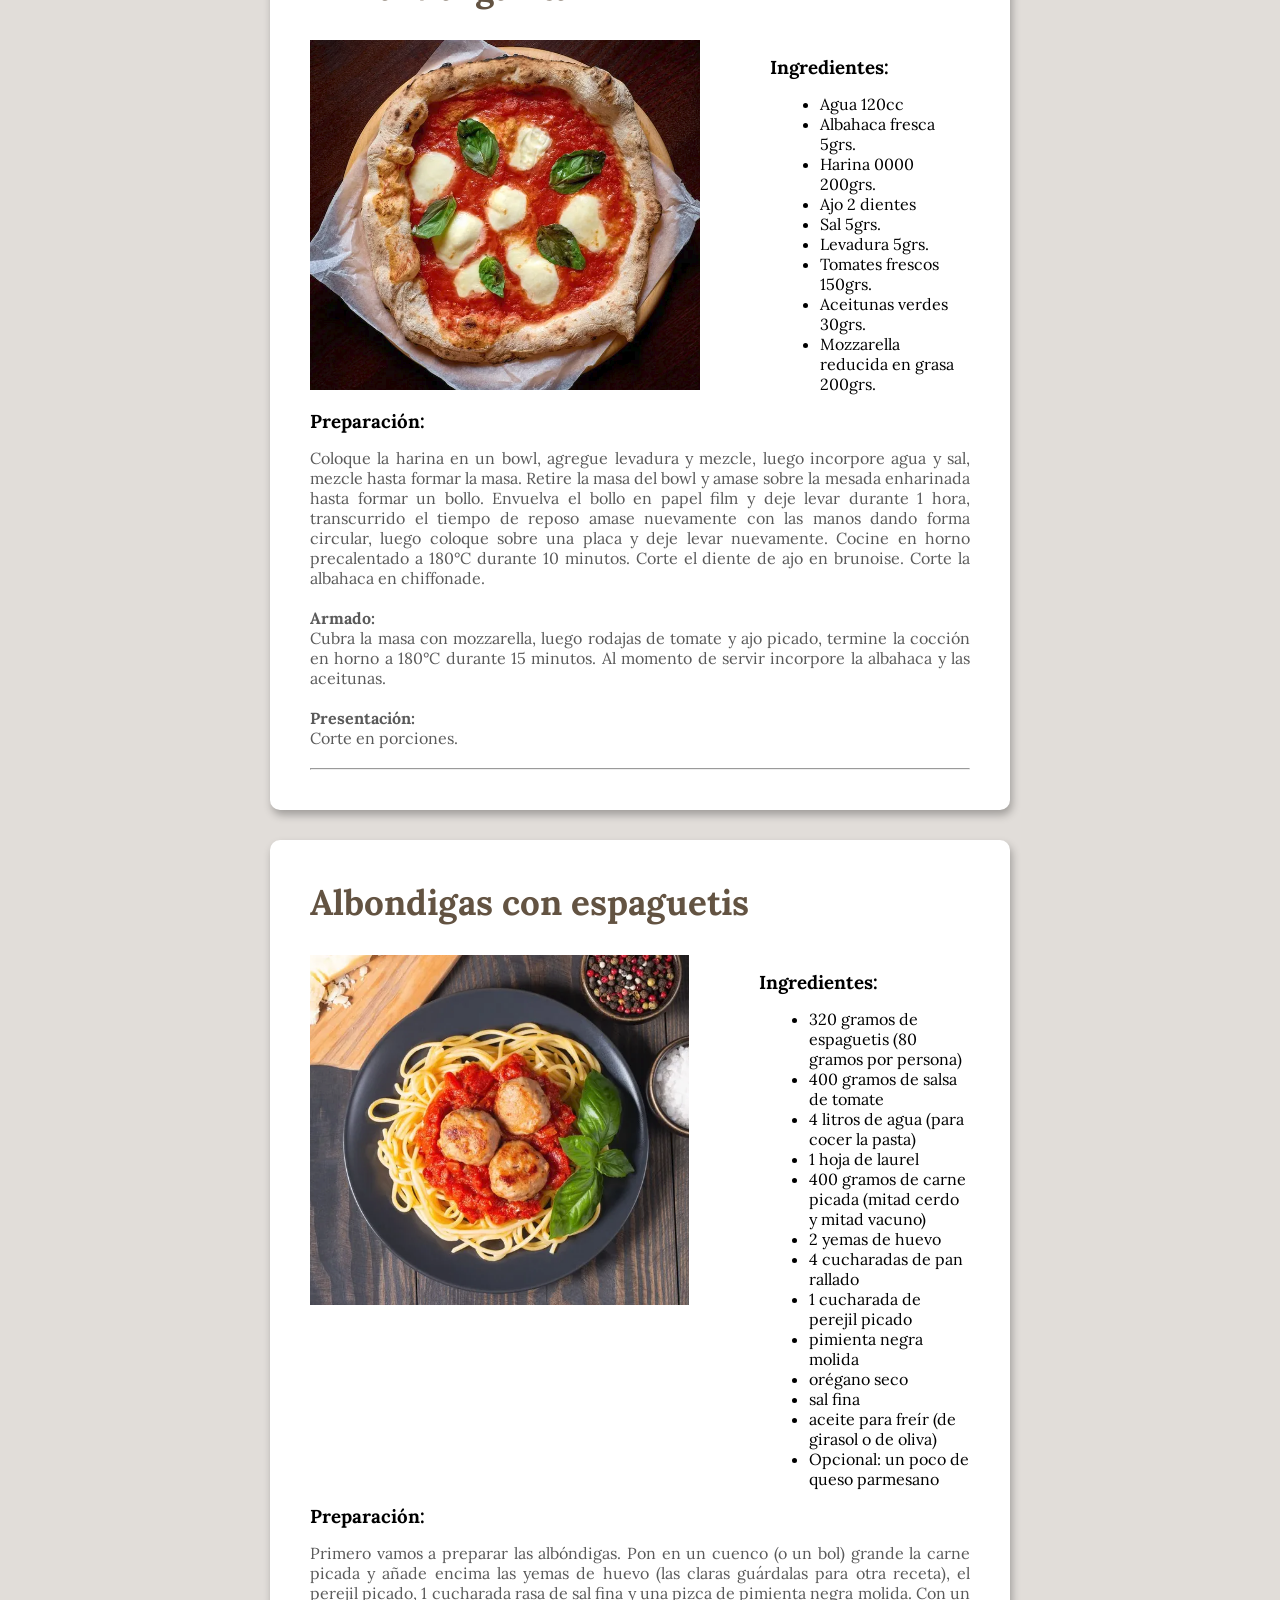
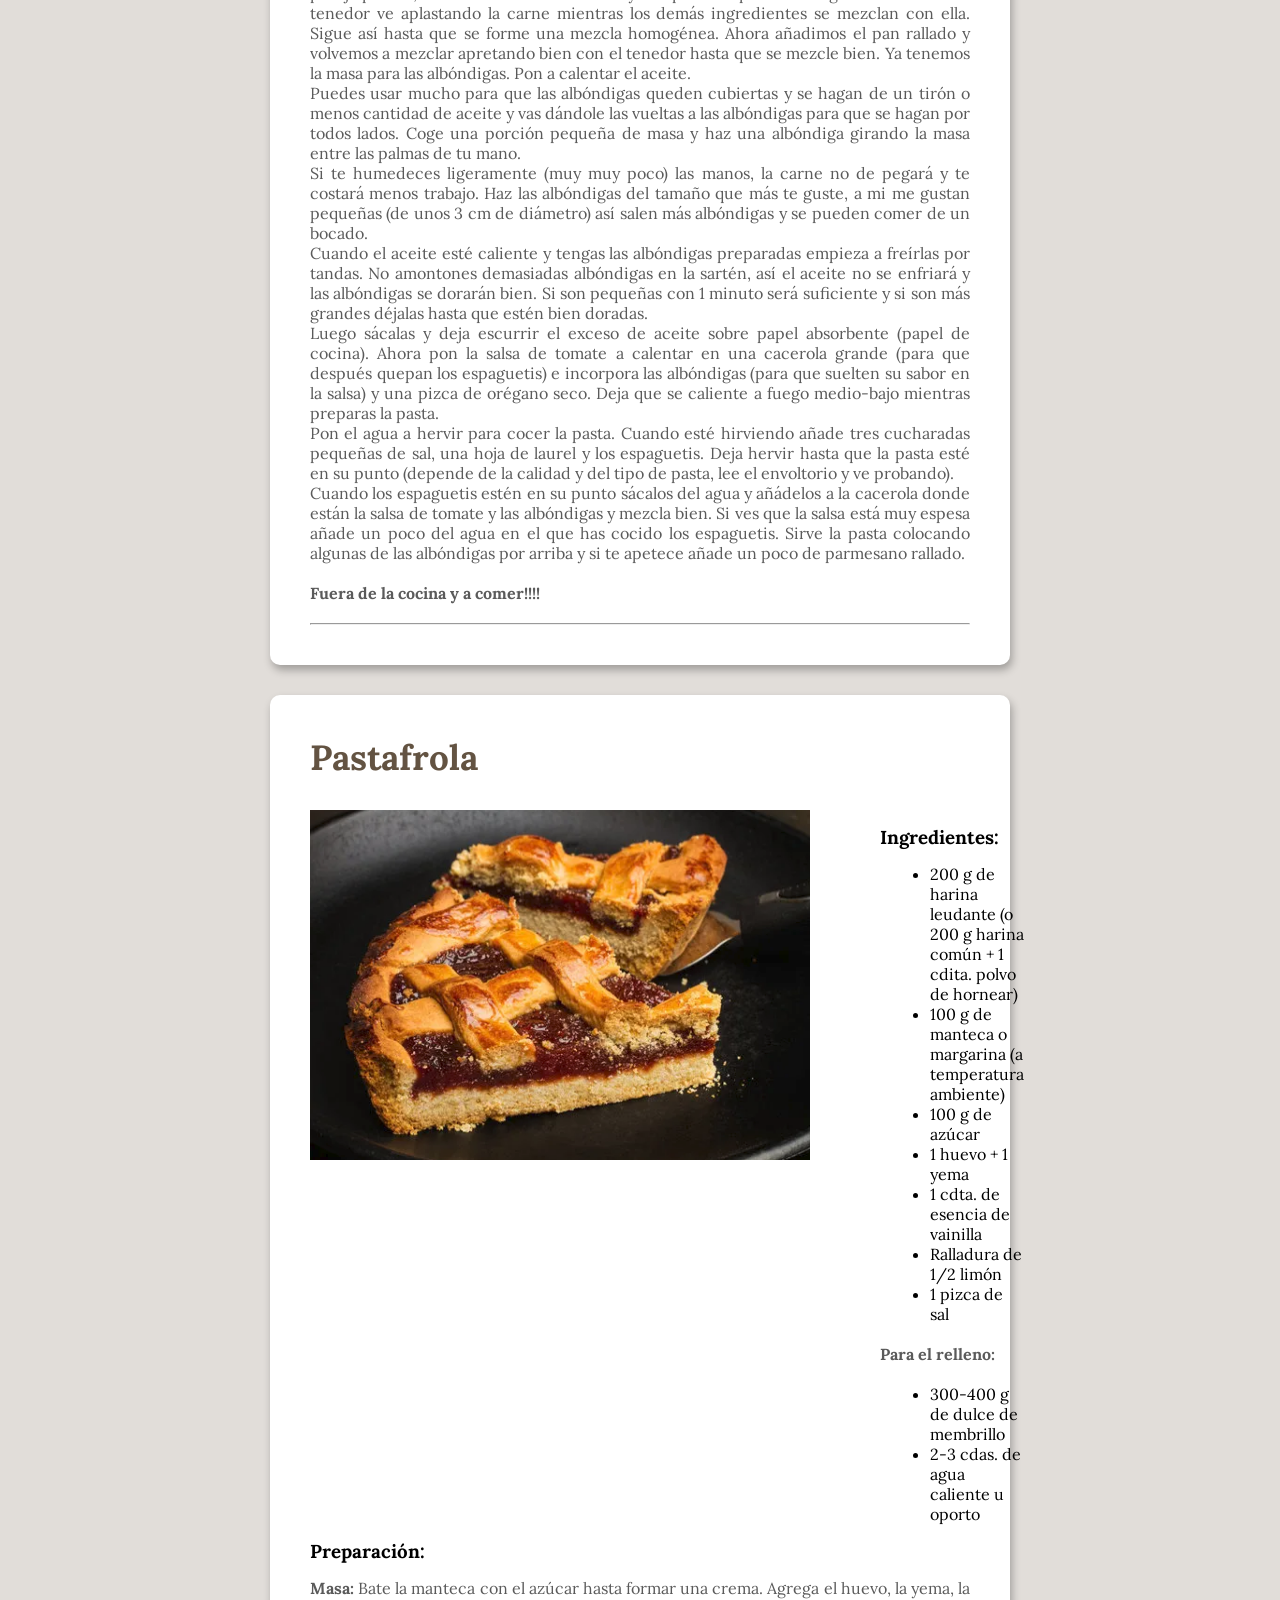
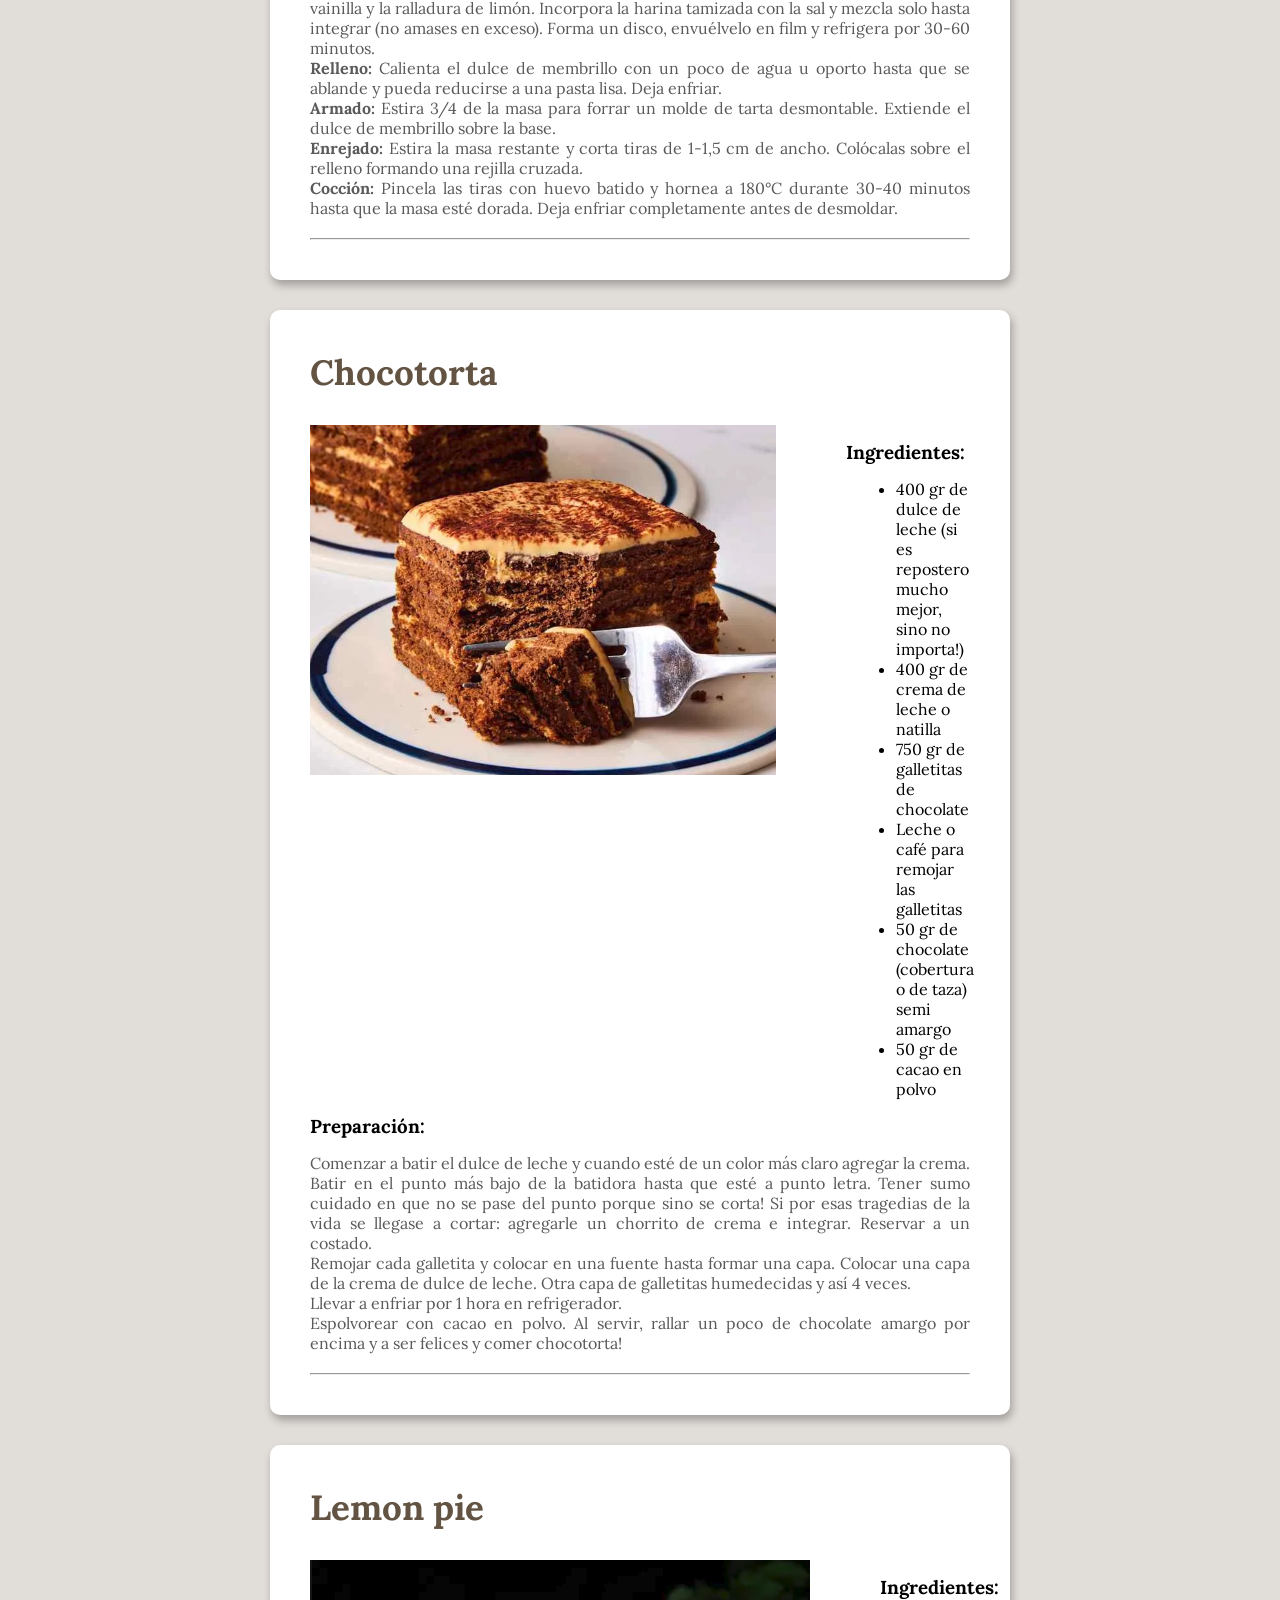
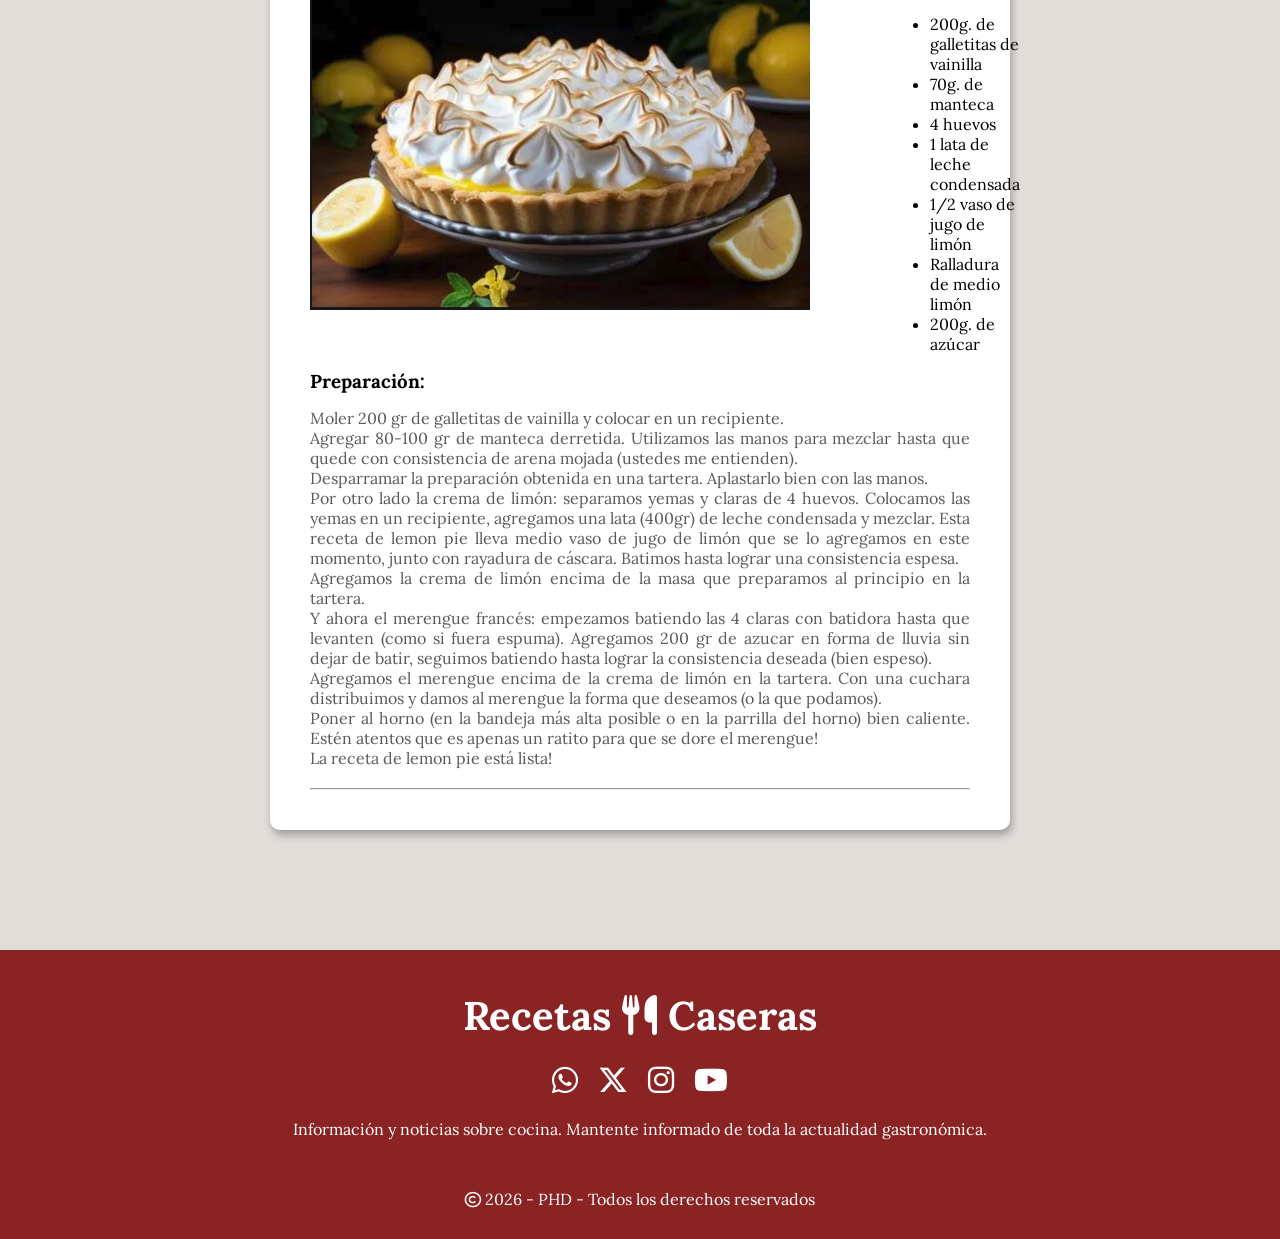
==== commit 0d27a89c: "Correxión del texto de la receta de albondigas y espaguetis" ====
--- a/index.html
+++ b/index.html
@@ -123,11 +123,11 @@
                 <h3>Preparación:</h3>
                 <p>Primero vamos a preparar las albóndigas. Pon en un cuenco (o un bol) grande la carne picada y añade encima las yemas de huevo (las claras guárdalas para otra receta), el perejil picado, 1 cucharada rasa de sal fina y una pizca de pimienta negra molida. Con un tenedor ve aplastando la carne mientras los demás ingredientes se mezclan con ella. Sigue así hasta que se forme una mezcla homogénea.
                 Ahora añadimos el pan rallado y volvemos a mezclar apretando bien con el tenedor hasta que se mezcle bien. Ya tenemos la masa para las albóndigas.
-                Pon a calentar el aceite. Puedes usar mucho para que las albóndigas queden cubiertas y se hagan de un tirón o menos cantidad de aceite y vas dándole las vueltas a las albóndigas para que se hagan por todos lados.
-                Coge una porción pequeña de masa y haz una albóndiga girando la masa entre las palmas de tu mano. Si te humedeces ligeramente (muy muy poco) las manos, la carne no de pegará y te costará menos trabajo. Haz las albóndigas del tamaño que más te guste, a mi me gustan pequeñas (de unos 3 cm de diámetro) así salen más albóndigas y se pueden comer de un bocado.
-                Cuando el aceite esté caliente y tengas las albóndigas preparadas empieza a freírlas por tandas. No amontones demasiadas albóndigas en la sartén, así el aceite no se enfriará y las albóndigas se dorarán bien. Si son pequeñas con 1 minuto será suficiente y si son más grandes déjalas hasta que estén bien doradas.  Luego sácalas y deja escurrir el exceso de aceite sobre papel absorbente (papel de cocina).
-                Ahora pon la salsa de tomate a calentar en una cacerola grande (para que después quepan los espaguetis) e incorpora las albóndigas (para que suelten su sabor en la salsa) y una pizca de orégano seco. Deja que se caliente a fuego medio-bajo mientras preparas la pasta.
-                Pon el agua a hervir para cocer la pasta. Cuando esté hirviendo añade tres cucharadas pequeñas de sal, una hoja de laurel y los espaguetis. Deja hervir hasta que la pasta esté en su punto (depende de la calidad y del tipo de pasta, lee el envoltorio y ve probando).
+                Pon a calentar el aceite. <br> Puedes usar mucho para que las albóndigas queden cubiertas y se hagan de un tirón o menos cantidad de aceite y vas dándole las vueltas a las albóndigas para que se hagan por todos lados.
+                Coge una porción pequeña de masa y haz una albóndiga girando la masa entre las palmas de tu mano. <br> Si te humedeces ligeramente (muy muy poco) las manos, la carne no de pegará y te costará menos trabajo. Haz las albóndigas del tamaño que más te guste, a mi me gustan pequeñas (de unos 3 cm de diámetro) así salen más albóndigas y se pueden comer de un bocado. <br>
+                Cuando el aceite esté caliente y tengas las albóndigas preparadas empieza a freírlas por tandas. No amontones demasiadas albóndigas en la sartén, así el aceite no se enfriará y las albóndigas se dorarán bien. Si son pequeñas con 1 minuto será suficiente y si son más grandes déjalas hasta que estén bien doradas.  <br> Luego sácalas y deja escurrir el exceso de aceite sobre papel absorbente (papel de cocina).
+                Ahora pon la salsa de tomate a calentar en una cacerola grande (para que después quepan los espaguetis) e incorpora las albóndigas (para que suelten su sabor en la salsa) y una pizca de orégano seco. Deja que se caliente a fuego medio-bajo mientras preparas la pasta. <br>
+                Pon el agua a hervir para cocer la pasta. Cuando esté hirviendo añade tres cucharadas pequeñas de sal, una hoja de laurel y los espaguetis. Deja hervir hasta que la pasta esté en su punto (depende de la calidad y del tipo de pasta, lee el envoltorio y ve probando). <br>
                 Cuando los espaguetis estén en su punto sácalos del agua y añádelos a la cacerola donde están la salsa de tomate y las albóndigas y mezcla bien. Si ves que la salsa está muy espesa añade un poco del agua en el que has cocido los espaguetis.
                 Sirve la pasta colocando algunas de las albóndigas por arriba y si te apetece añade un poco de parmesano rallado.<br><br><span>Fuera de la cocina y a comer!!!!</span></p>
                 <br>
--- a/css/styles.css
+++ b/css/styles.css
@@ -89,6 +89,7 @@
     background-color: rgb(255, 255, 255);
     padding: 40px;
     border-radius: 10px;
+    box-shadow: 2px 5px 8px 0px rgba(0, 0, 0, 0.29);
 }
 
 .receta h2 {
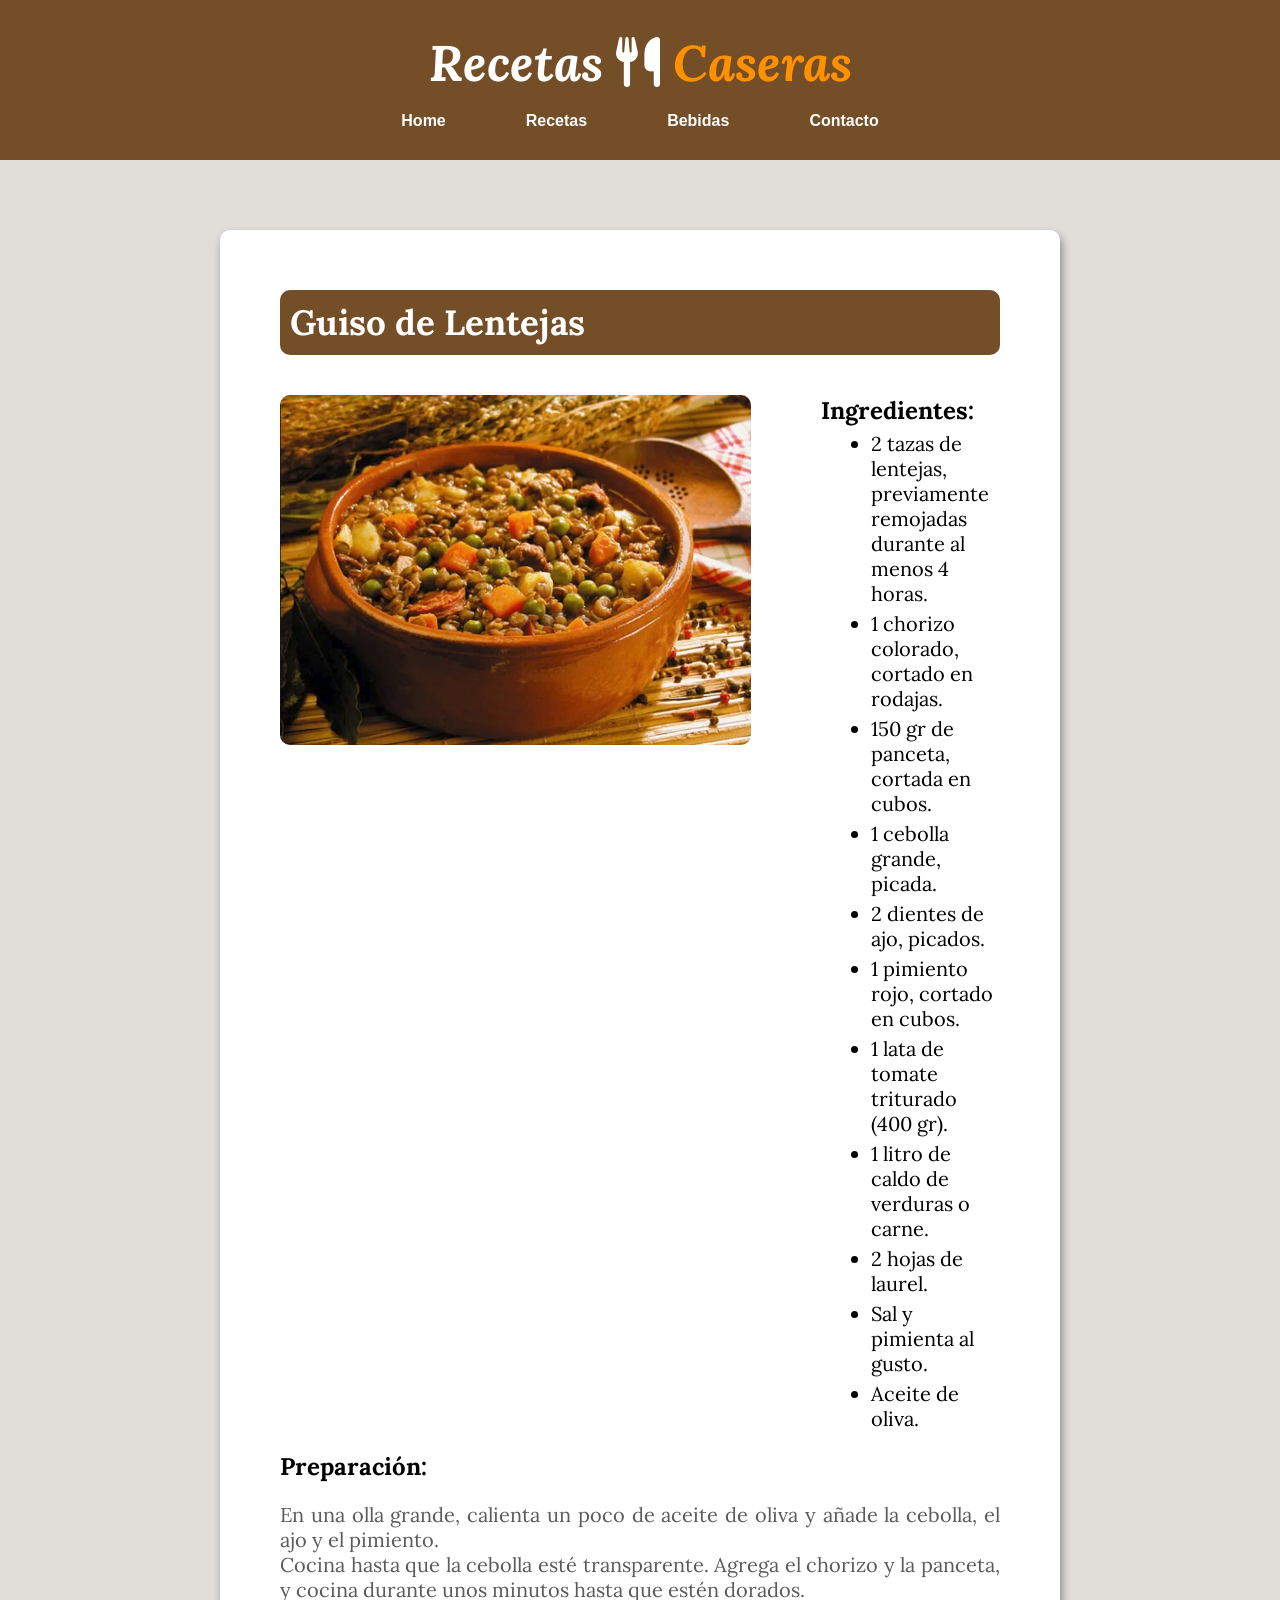
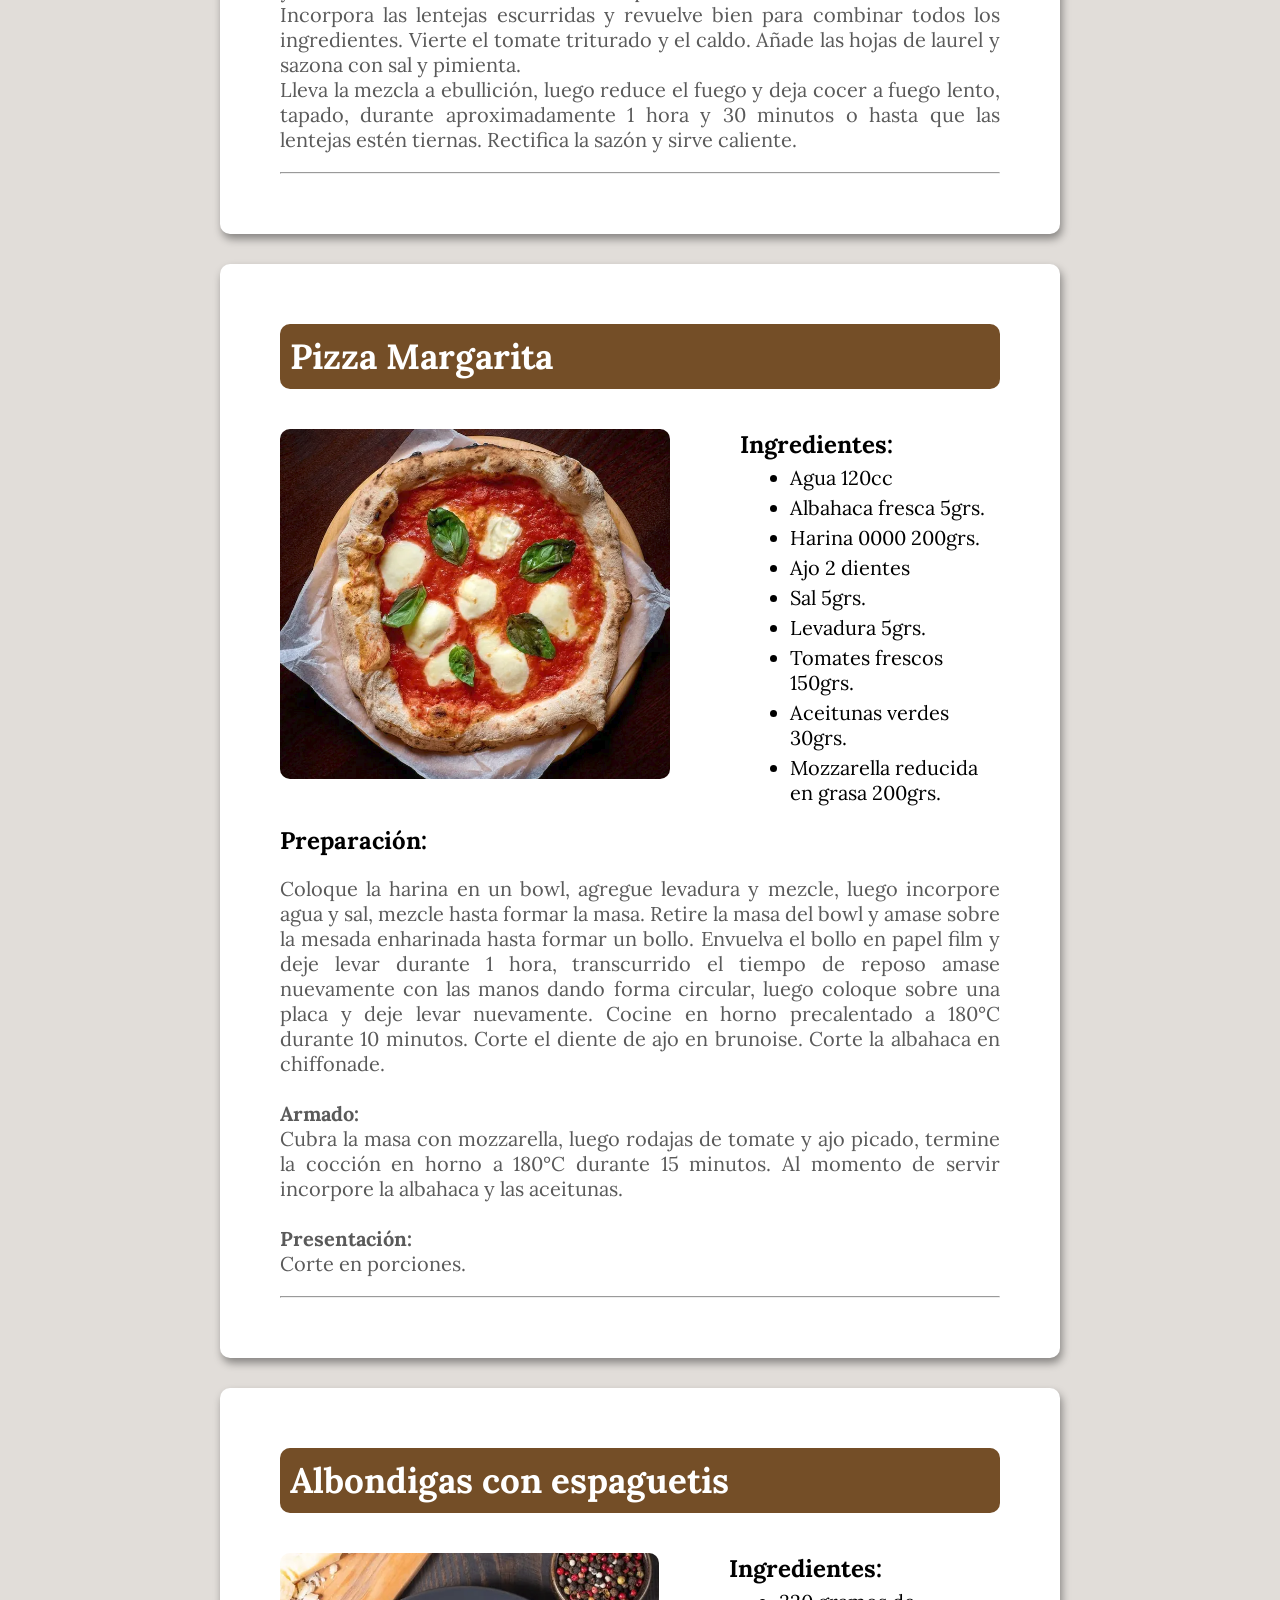
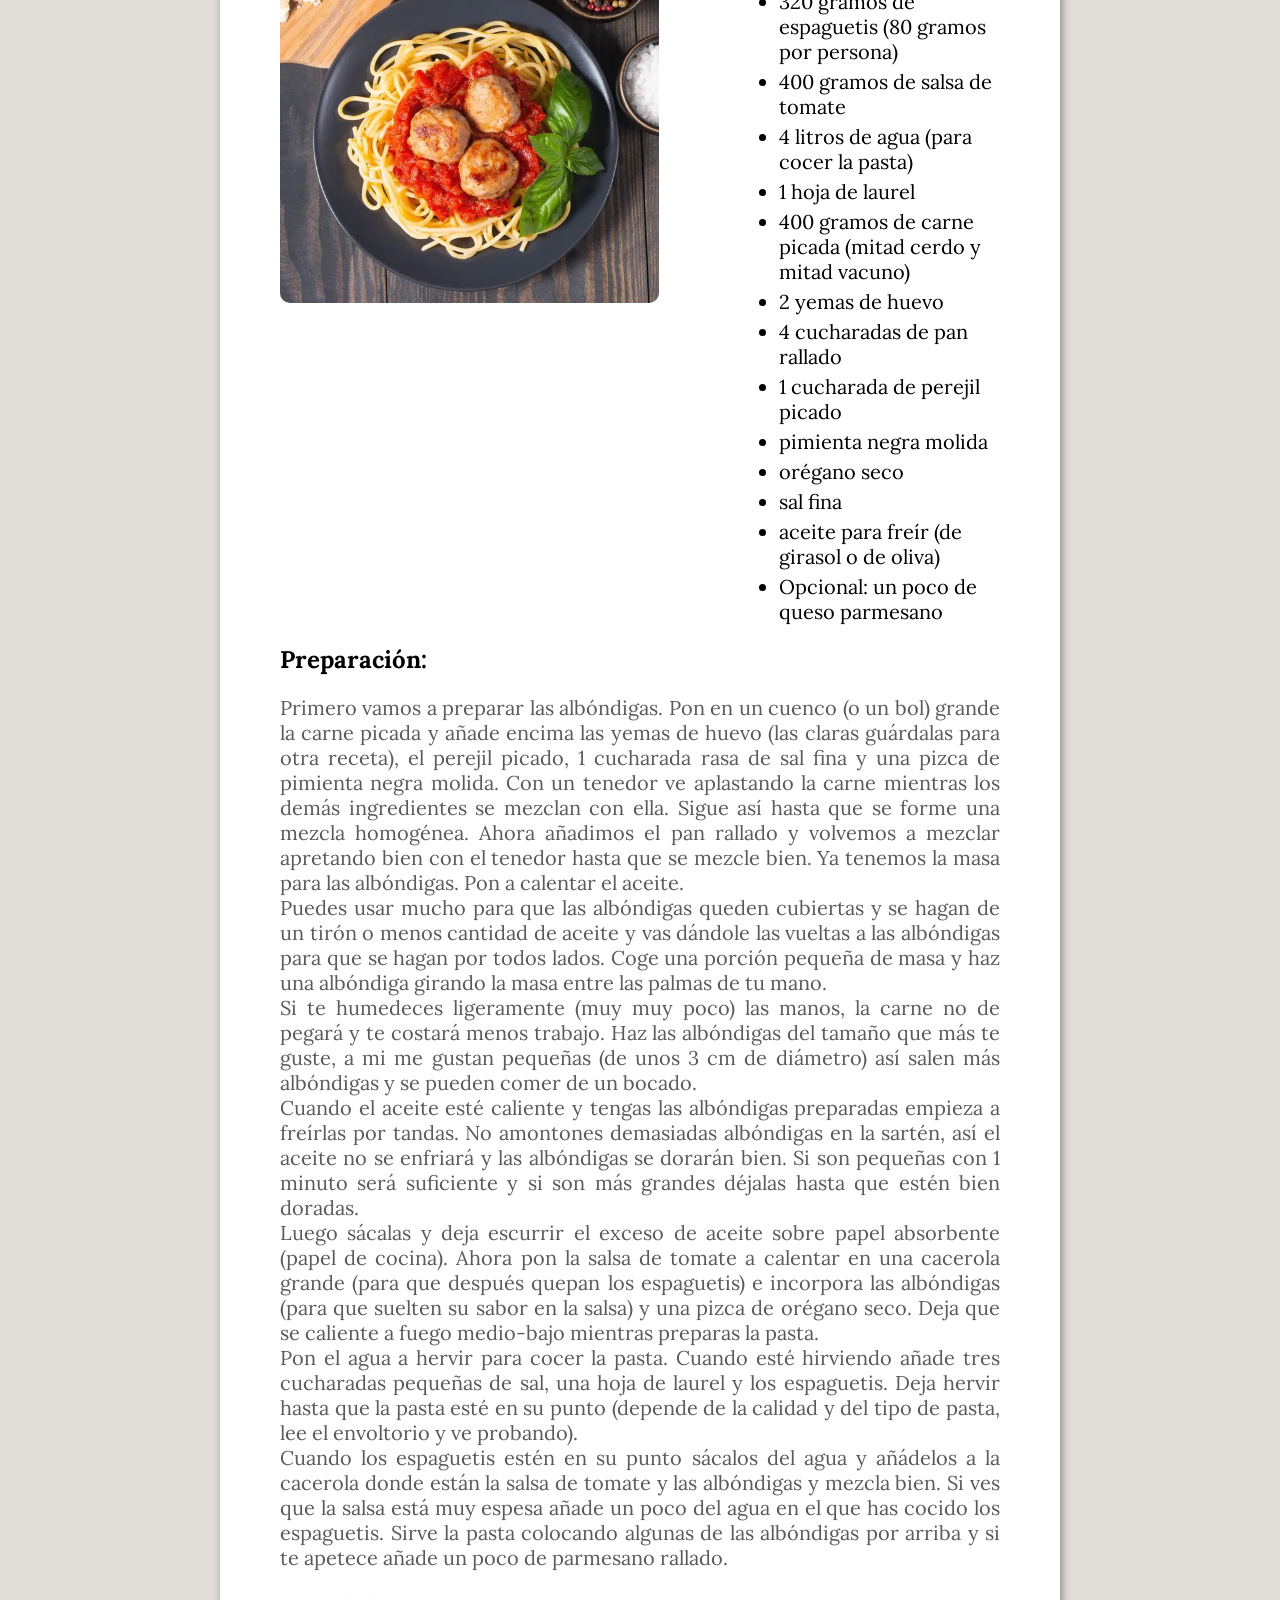
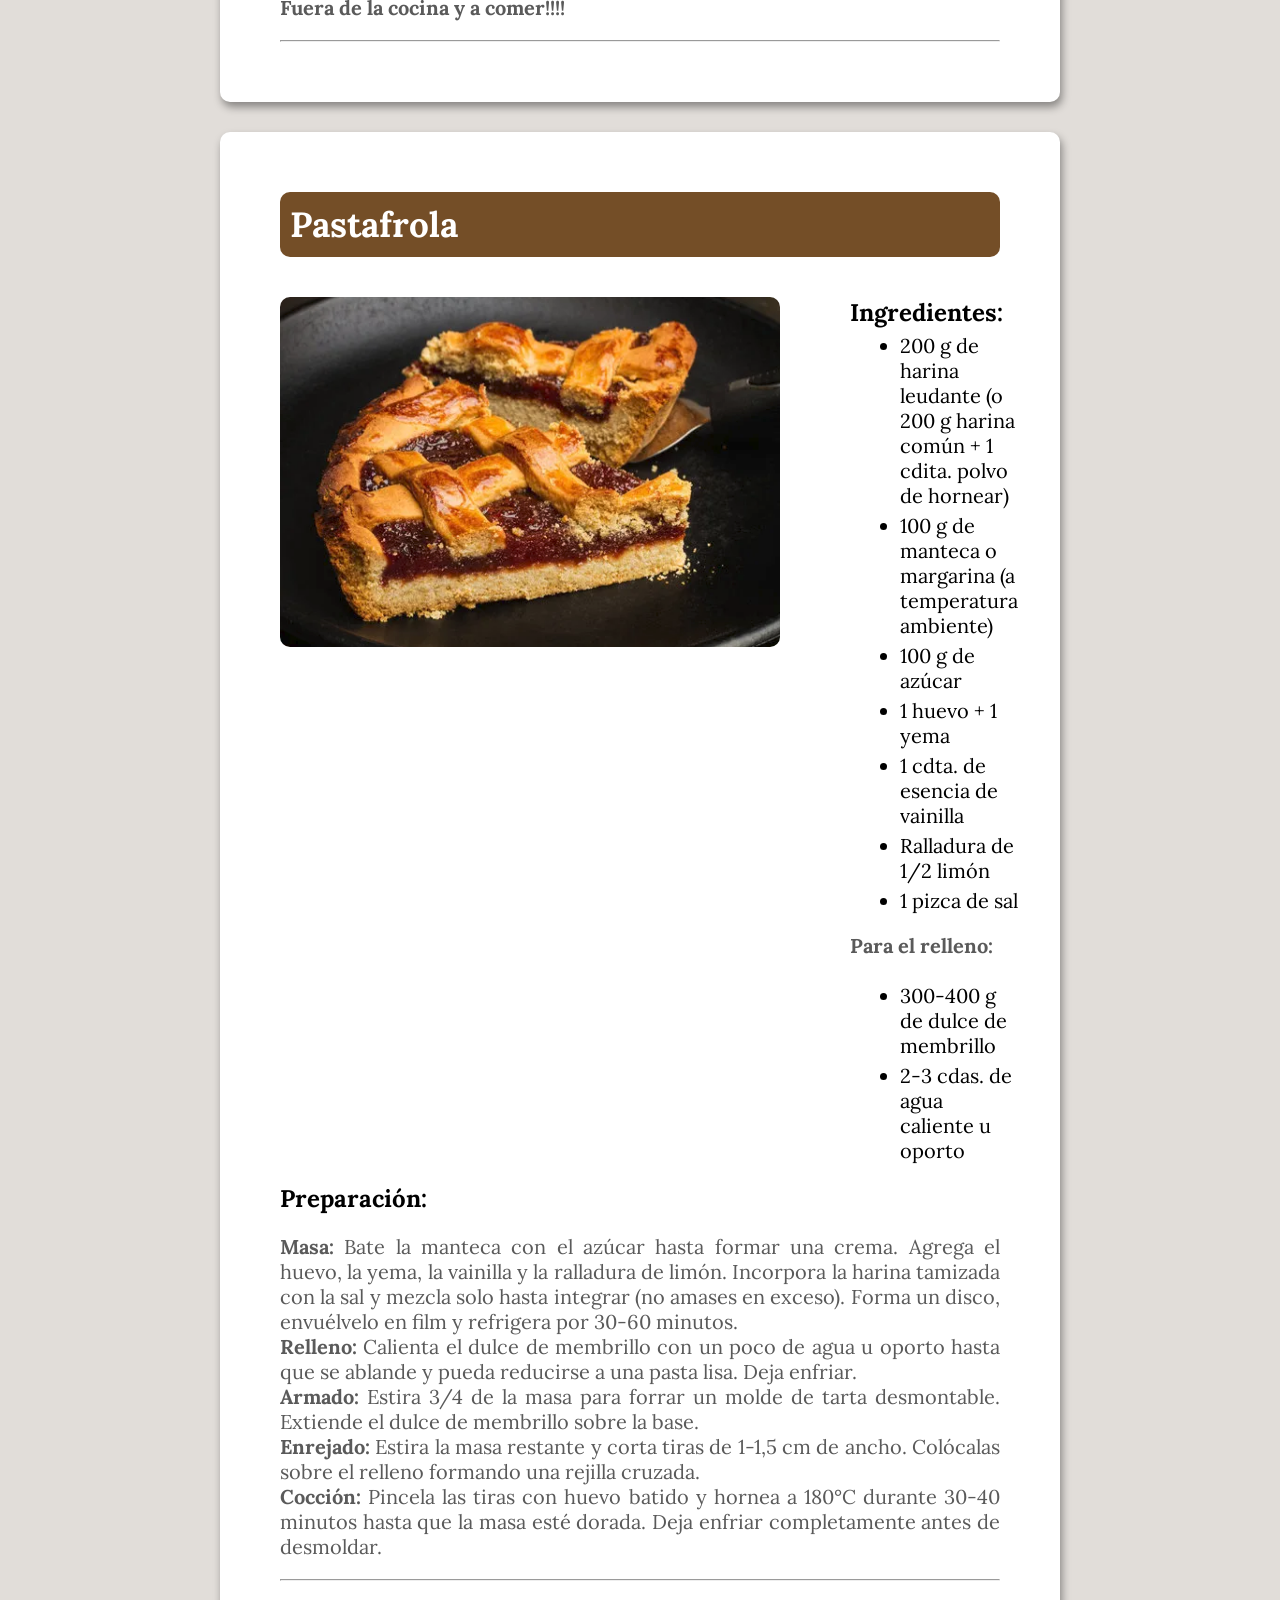
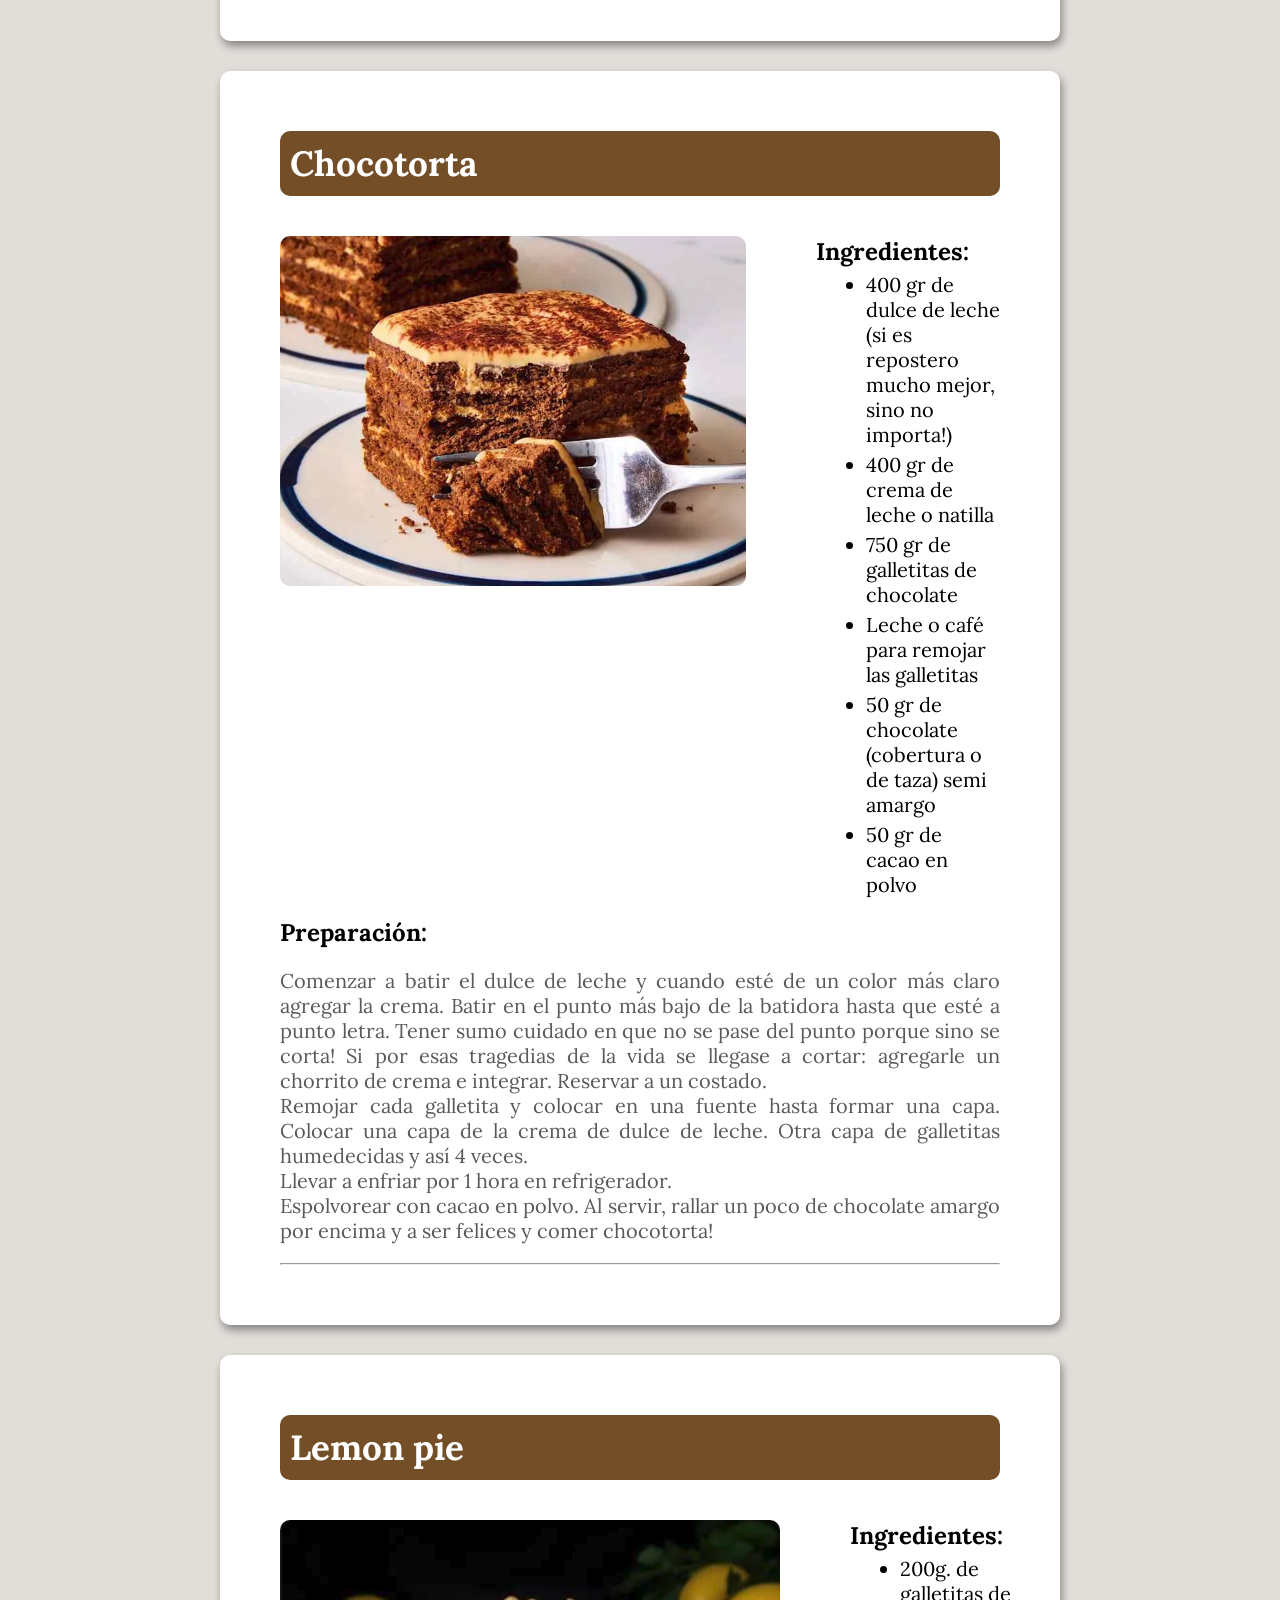
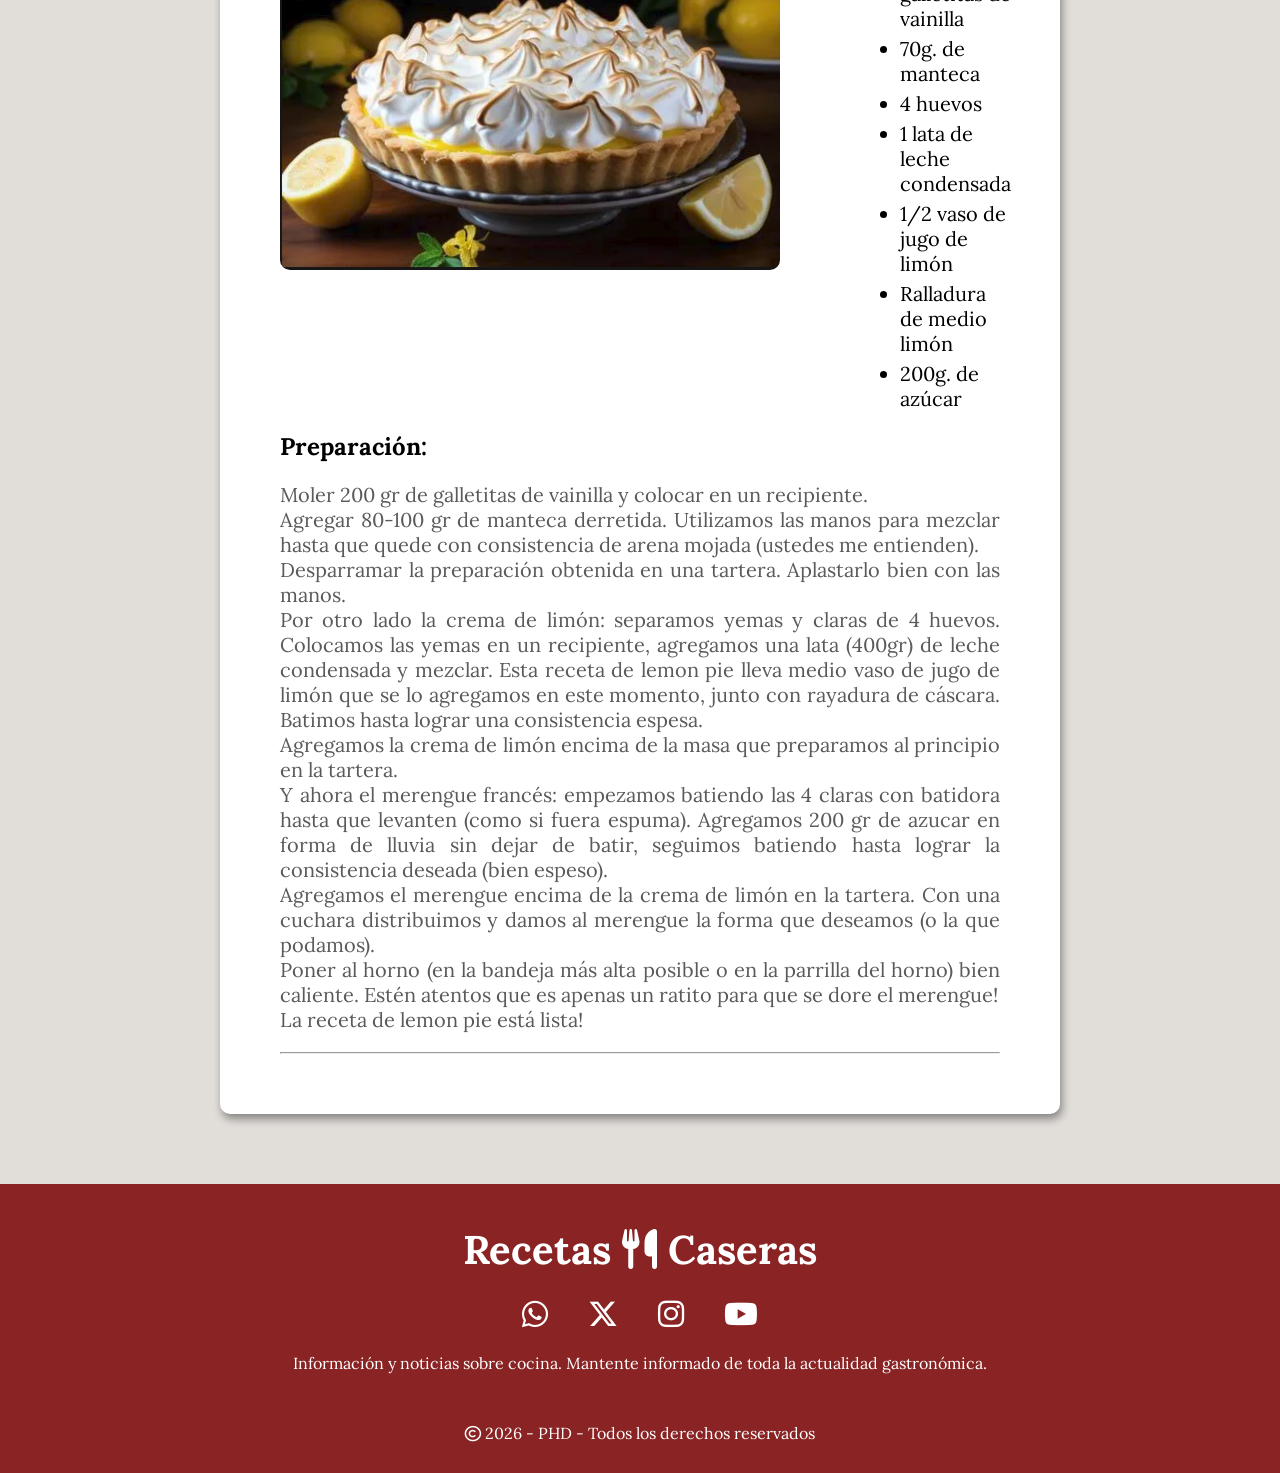
==== commit d7cd7008: "Arreglos en los estilos de las recetas" ====
--- a/index.html
+++ b/index.html
@@ -52,7 +52,7 @@
                         </ul>
                     </div>
                 </div>
-                <h3>Preparación:</h3>
+                <h4>Preparación:</h4>
                 <p>En una olla grande, calienta un poco de aceite de oliva y añade la cebolla, el ajo y el pimiento.<br>
                 Cocina hasta que la cebolla esté transparente.
                 Agrega el chorizo y la panceta, y cocina durante unos minutos hasta que estén dorados.<br>
@@ -82,7 +82,7 @@
                         </ul>
                     </div>
                 </div>
-                <h3>Preparación:</h3>
+                <h4>Preparación:</h4>
                 <p>Coloque la harina en un bowl, agregue levadura y mezcle, luego incorpore agua y sal, mezcle hasta formar la masa.
                 Retire la masa del bowl y amase sobre la mesada enharinada hasta formar un bollo.
                 Envuelva el bollo en papel film y deje levar durante 1 hora, transcurrido el tiempo de reposo amase nuevamente con las manos dando forma circular, luego coloque sobre una placa y deje levar nuevamente.
@@ -120,7 +120,7 @@
                         </ul>
                     </div>
                 </div>
-                <h3>Preparación:</h3>
+                <h4>Preparación:</h4>
                 <p>Primero vamos a preparar las albóndigas. Pon en un cuenco (o un bol) grande la carne picada y añade encima las yemas de huevo (las claras guárdalas para otra receta), el perejil picado, 1 cucharada rasa de sal fina y una pizca de pimienta negra molida. Con un tenedor ve aplastando la carne mientras los demás ingredientes se mezclan con ella. Sigue así hasta que se forme una mezcla homogénea.
                 Ahora añadimos el pan rallado y volvemos a mezclar apretando bien con el tenedor hasta que se mezcle bien. Ya tenemos la masa para las albóndigas.
                 Pon a calentar el aceite. <br> Puedes usar mucho para que las albóndigas queden cubiertas y se hagan de un tirón o menos cantidad de aceite y vas dándole las vueltas a las albóndigas para que se hagan por todos lados.
@@ -153,7 +153,7 @@
                         </ul>
                     </div>
                 </div>
-                <h3>Preparación:</h3>
+                <h4>Preparación:</h4>
                 <p><span>Masa:</span> Bate la manteca con el azúcar hasta formar una crema. Agrega el huevo, la yema, la vainilla y la ralladura de limón. Incorpora la harina tamizada con la sal y mezcla solo hasta integrar (no amases en exceso). Forma un disco, envuélvelo en film y refrigera por 30-60 minutos. <br>
                 <span>Relleno:</span> Calienta el dulce de membrillo con un poco de agua u oporto hasta que se ablande y pueda reducirse a una pasta lisa. Deja enfriar. <br>
                 <span>Armado:</span> Estira 3/4 de la masa para forrar un molde de tarta desmontable.  Extiende el dulce de membrillo sobre la base. <br>
@@ -178,7 +178,7 @@
                         </ul>
                     </div>
                 </div>
-                <h3>Preparación:</h3>
+                <h4>Preparación:</h4>
                 <p>Comenzar a batir el dulce de leche y cuando esté de un color más claro agregar la crema. Batir en el punto más bajo de la batidora hasta que esté a punto letra. Tener sumo cuidado en que no se pase del punto porque sino se corta!
                 Si por esas tragedias de la vida se llegase a cortar: agregarle un chorrito de crema e integrar. Reservar a un costado. <br>
                 Remojar cada galletita y colocar en una fuente hasta formar una capa. Colocar una capa de la crema de dulce de leche. Otra capa de galletitas humedecidas y así 4 veces. <br>
@@ -204,7 +204,7 @@
                         </ul>
                     </div>
                 </div>
-                <h3>Preparación:</h3>
+                <h4>Preparación:</h4>
                 <p>Moler 200 gr de galletitas de vainilla y colocar en un recipiente. <br>
                 Agregar 80-100 gr de manteca derretida. Utilizamos las manos para mezclar hasta que quede con consistencia de arena mojada (ustedes me entienden). <br>
                 Desparramar la preparación obtenida en una tartera. Aplastarlo bien con las manos. <br>
--- a/css/styles.css
+++ b/css/styles.css
@@ -59,52 +59,63 @@
     color: rgb(255, 145, 0);
 }
 
+main {
+    width: 100%;
+    padding: 40px;
+    display: flex;
+    flex-direction: column;
+    align-content: center;
+    background-color: #614a322a;
+}
+
+.recetarios {
+    width: 70%;
+    margin: 0 auto;
+    
+}
+
+.receta {
+    background-color: rgb(255, 255, 255);
+    padding: 60px;
+    border-radius: 10px;
+    box-shadow: 2px 5px 8px 0px rgba(0, 0, 0, 0.4);
+    margin: 30px 0 30px;
+}
+
+.receta h2 {
+    color: #ffffff;
+    margin-bottom: 40px;
+    font-size: 35px;
+    background-color: #744e27;
+    padding: 10px;
+    border-radius: 10px;
+}
+
 .receta h3 {
-    margin: 15px 0;
+    font-size: 24px;
+}
+
+.receta h4 {
+    font-size: 24px;
+    margin: 20px 0;
 }
 
 .receta img {
     width: 500px;
     height: 350px;
-}
-
-main {
-    width: 100%;
-    padding: 40px;
-    display: flex;
-    flex-direction: column;
-    align-content: center;
-    background-color: #614a322a;
-}
-
-.recetarios {
-    width: 70%;
-    padding: 50px;
-    margin: 0 auto;
-    
-}
-
-.receta {
-    margin-bottom: 30px;
-    background-color: rgb(255, 255, 255);
-    padding: 40px;
     border-radius: 10px;
-    box-shadow: 2px 5px 8px 0px rgba(0, 0, 0, 0.29);
-}
-
-.receta h2 {
-    color: #635342;
-    margin-bottom: 30px;
-    font-size: 35px;
 }
 
 .receta p {
     text-align: justify;
     color: rgb(90, 90, 90);
+    font-size: 20px;
 }
 
 .receta li {
     margin-left: 50px;
+    font-size: 20px;
+    margin-top: 5px;
 }
 
 .receta span {
@@ -148,12 +159,18 @@
 .social {
     display: flex;
     flex-direction: row;
-    gap: 20px;
+    gap: 40px;
     font-size: 30px;
 }
 
 .social a {
     color: white;
+    transition: transform 0.3s ease-in-out; 
+}
+
+.social a:hover {
+    color:rgb(255, 145, 0);
+    transform: scale(1.3);
 }
 
 .footer-info li {
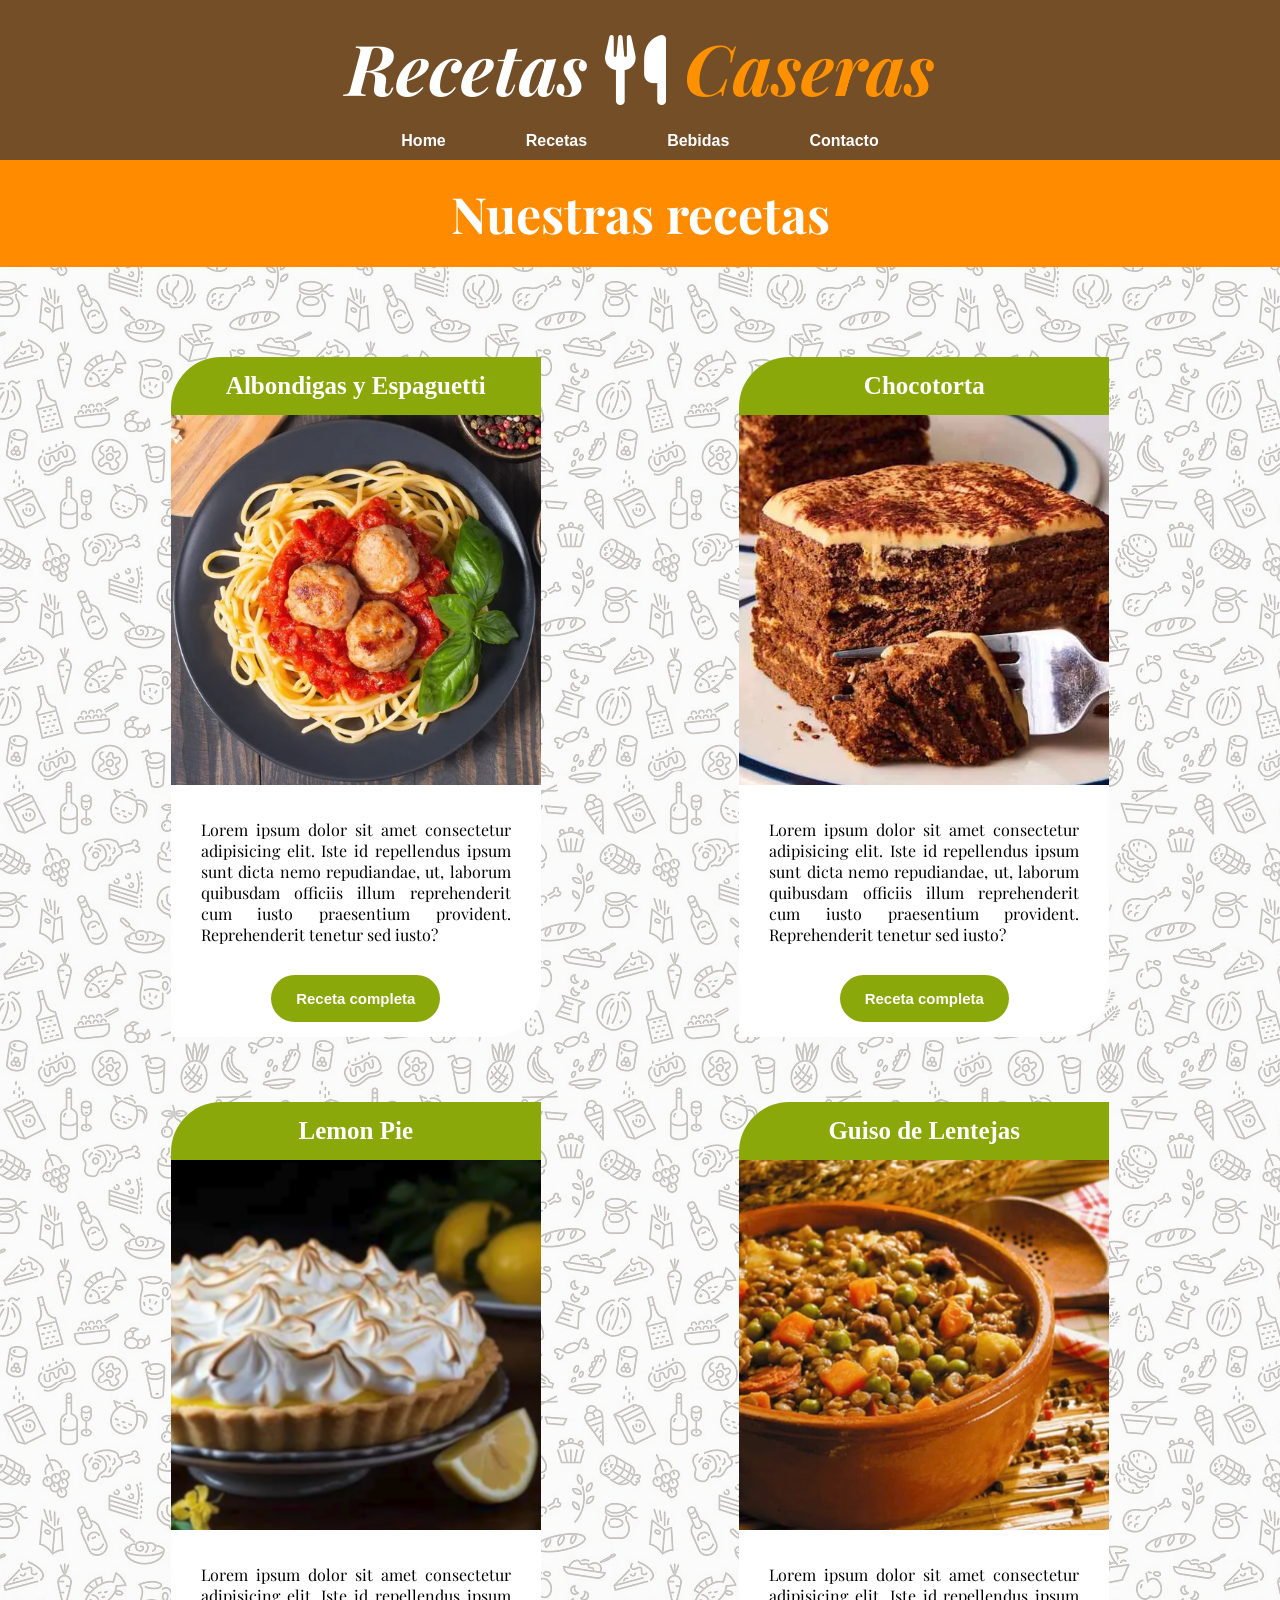
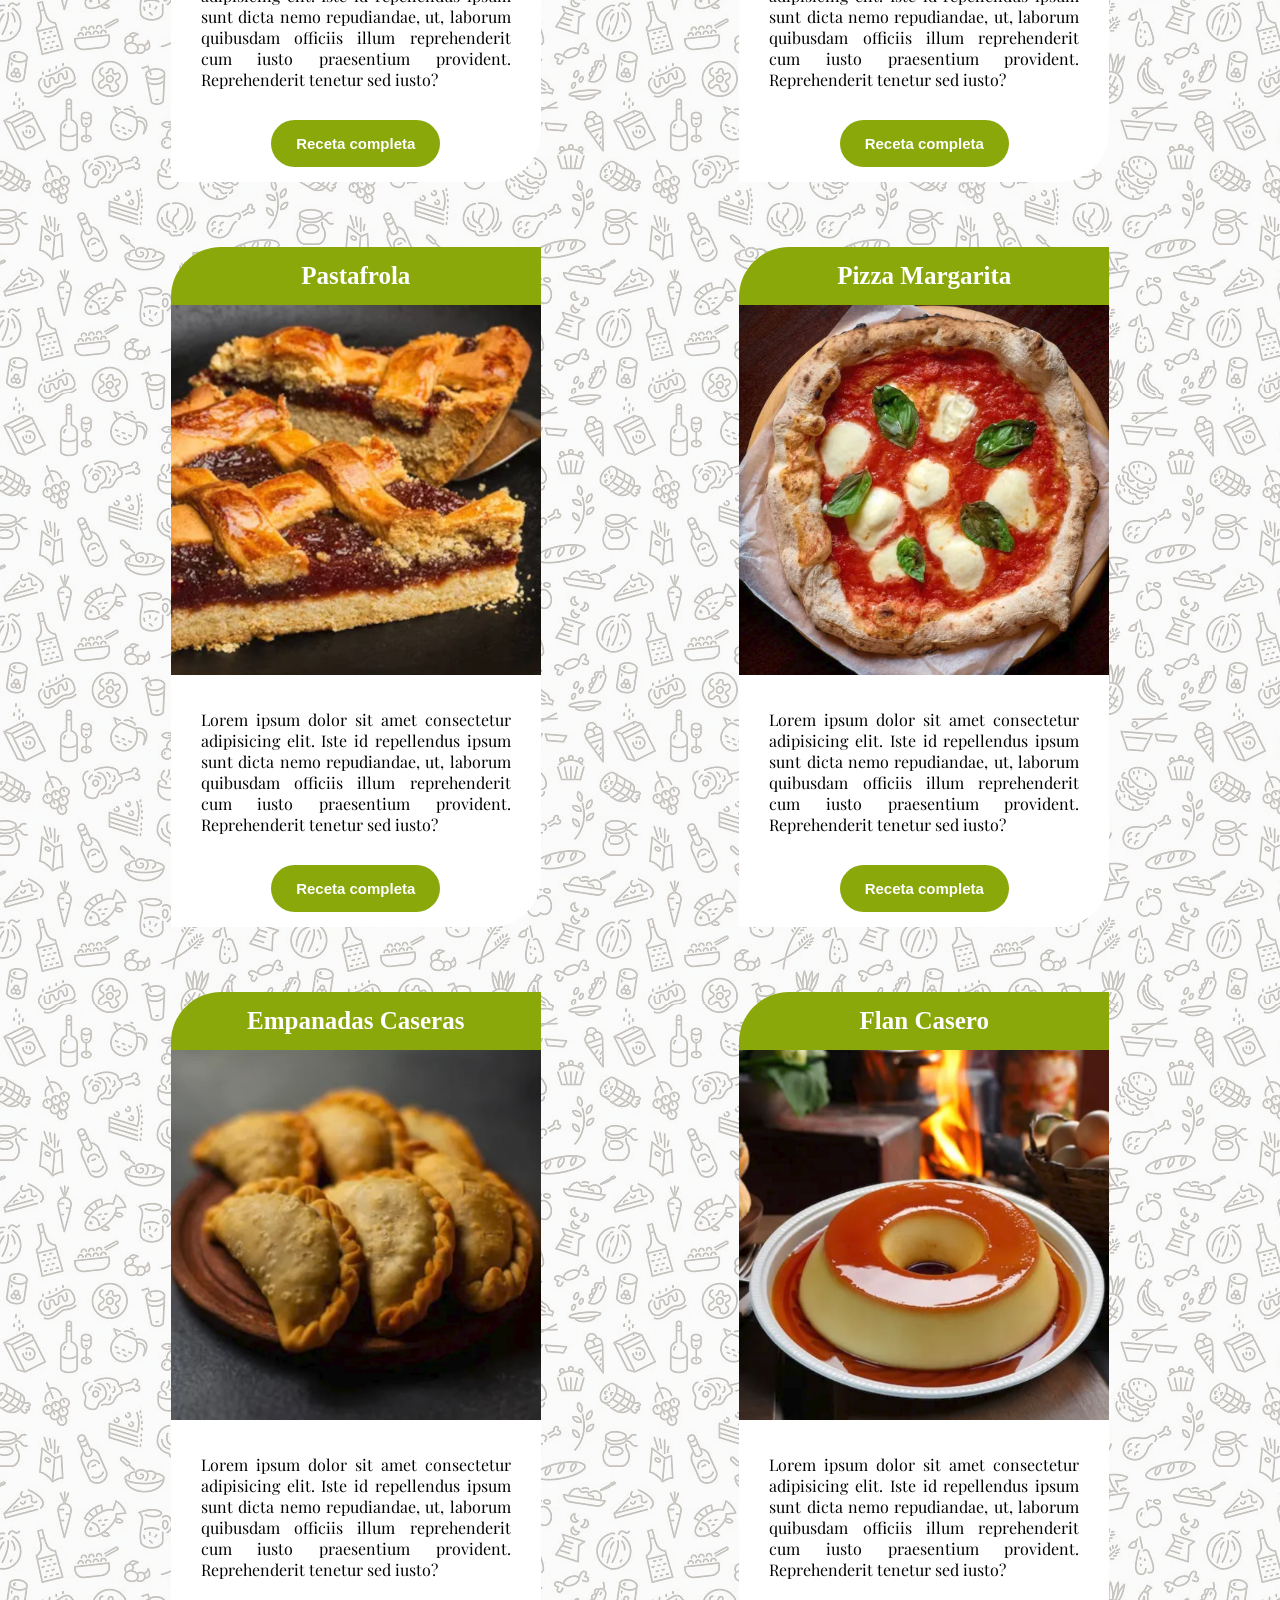
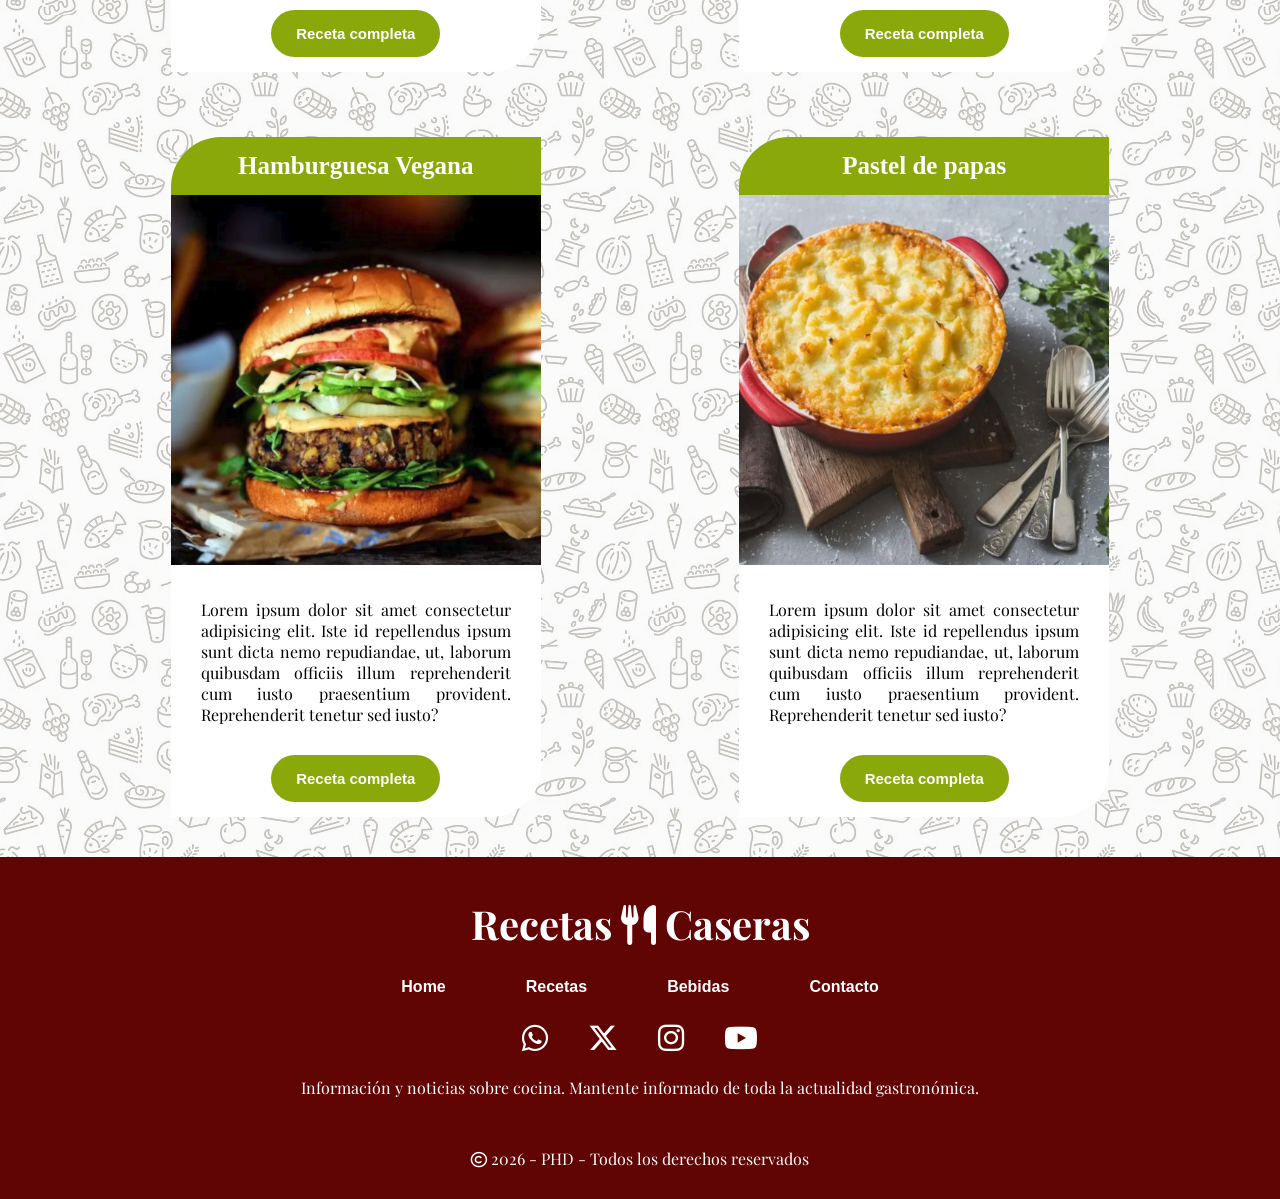
==== commit e1d6205c: "Cambios en el layout del index" ====
--- a/index.html
+++ b/index.html
@@ -1,16 +1,17 @@
 <!DOCTYPE html>
 <html lang="en">
+
 <head>
     <meta charset="UTF-8">
     <meta name="viewport" content="width=device-width, initial-scale=1.0">
+    <link rel="stylesheet" href="./css/styles1.css">
     <link rel="stylesheet" href="https://cdnjs.cloudflare.com/ajax/libs/font-awesome/6.5.2/css/all.min.css">
-    <link rel="stylesheet" href="./css/styles.css">
-    <link rel="preconnect" href="https://fonts.googleapis.com">
     <link rel="preconnect" href="https://fonts.googleapis.com">
     <link rel="preconnect" href="https://fonts.gstatic.com" crossorigin>
-    <link href="https://fonts.googleapis.com/css2?family=Lora:ital,wght@0,400..700;1,400..700&display=swap" rel="stylesheet">
-    <title>Recetario de cocina</title>
+    <link href="https://fonts.googleapis.com/css2?family=Playfair+Display:ital,wght@0,400..900;1,400..900&display=swap" rel="stylesheet">
+    <title>Recetarios 2</title>
 </head>
+
 <body>
     <header>
         <div class="nav-items">
@@ -30,193 +31,173 @@
         </div>
     </header>
     <main>
+        <section class="title">
+            <div>
+                <h1>Nuestras recetas</h1>
+            </div>
+        </section>
         <section class="recetarios">
-            <div class="receta">
-                <h2>Guiso de Lentejas</h2>
-                <div class="ingredientes">
-                    <img src="./img/lentejas.png" alt="Foto guiso lentejas">
-                    <div>
-                        <h3>Ingredientes:</h3>
-                        <ul>
-                            <li>2 tazas de lentejas, previamente remojadas durante al menos 4 horas.</li>
-                            <li>1 chorizo colorado, cortado en rodajas.</li>
-                            <li>150 gr de panceta, cortada en cubos.</li>
-                            <li>1 cebolla grande, picada.</li>
-                            <li>2 dientes de ajo, picados.</li>
-                            <li>1 pimiento rojo, cortado en cubos.</li>
-                            <li>1 lata de tomate triturado (400 gr).</li>
-                            <li>1 litro de caldo de verduras o carne.</li>
-                            <li>2 hojas de laurel.</li>
-                            <li>Sal y pimienta al gusto.</li>
-                            <li>Aceite de oliva.</li>
-                        </ul>
-                    </div>
-                </div>
-                <h4>Preparación:</h4>
-                <p>En una olla grande, calienta un poco de aceite de oliva y añade la cebolla, el ajo y el pimiento.<br>
-                Cocina hasta que la cebolla esté transparente.
-                Agrega el chorizo y la panceta, y cocina durante unos minutos hasta que estén dorados.<br>
-                Incorpora las lentejas escurridas y revuelve bien para combinar todos los ingredientes.
-                Vierte el tomate triturado y el caldo. Añade las hojas de laurel y sazona con sal y pimienta.<br>
-                Lleva la mezcla a ebullición, luego reduce el fuego y deja cocer a fuego lento, tapado, durante aproximadamente 1 hora y 30 minutos o hasta que las lentejas estén tiernas.
-                Rectifica la sazón y sirve caliente.</p>
-                <br>
-                <hr>
-            </div>
-            <div class="receta">
-                <h2>Pizza Margarita</h2>
-                <div class="ingredientes">
-                    <img src="./img/pizza.png" alt="Foto pizzas">
-                    <div>
-                        <h3>Ingredientes:</h3>
-                        <ul>
-                            <li>Agua 120cc</li>
-                            <li>Albahaca fresca 5grs.</li>
-                            <li>Harina 0000 200grs.</li>
-                            <li>Ajo 2 dientes</li>
-                            <li>Sal 5grs.</li>
-                            <li>Levadura 5grs.</li>
-                            <li>Tomates frescos 150grs.</li>
-                            <li>Aceitunas verdes 30grs.</li>
-                            <li>Mozzarella reducida en grasa 200grs.</li>
-                        </ul>
-                    </div>
-                </div>
-                <h4>Preparación:</h4>
-                <p>Coloque la harina en un bowl, agregue levadura y mezcle, luego incorpore agua y sal, mezcle hasta formar la masa.
-                Retire la masa del bowl y amase sobre la mesada enharinada hasta formar un bollo.
-                Envuelva el bollo en papel film y deje levar durante 1 hora, transcurrido el tiempo de reposo amase nuevamente con las manos dando forma circular, luego coloque sobre una placa y deje levar nuevamente.
-                Cocine en horno precalentado a 180°C durante 10 minutos.
-                Corte el diente de ajo en brunoise.
-                Corte la albahaca en chiffonade.<br><br>
-                <span>Armado:</span><br>
-                Cubra la masa con mozzarella, luego rodajas de tomate y ajo picado, termine la cocción en horno a 180°C durante 15 minutos.
-                Al momento de servir incorpore la albahaca y las aceitunas.<br><br>
-                <span>Presentación:</span><br>
-                Corte en porciones.</p>
-                <br>
-                <hr>
-            </div>
-            <div class="receta">
-                <h2>Albondigas con espaguetis</h2>
-                <div class="ingredientes">
-                    <img src="./img/albondigasyespaguetis.png" alt="Foto albondigas y espaguetis">
-                    <div>
-                        <h3>Ingredientes:</h3>
-                        <ul>
-                            <li>320 gramos de espaguetis (80 gramos por persona)</li>
-                            <li>400 gramos de salsa de tomate</li>
-                            <li>4 litros de agua (para cocer la pasta)</li>
-                            <li>1 hoja de laurel</li>
-                            <li>400 gramos de carne picada (mitad cerdo y mitad vacuno)</li>
-                            <li>2 yemas de huevo</li>
-                            <li>4 cucharadas de pan rallado</li>
-                            <li>1 cucharada de perejil picado</li>
-                            <li>pimienta negra molida</li>
-                            <li>orégano seco</li>
-                            <li>sal fina</li>
-                            <li>aceite para freír (de girasol o de oliva)</li>
-                            <li>Opcional: un poco de queso parmesano</li>
-                        </ul>
-                    </div>
-                </div>
-                <h4>Preparación:</h4>
-                <p>Primero vamos a preparar las albóndigas. Pon en un cuenco (o un bol) grande la carne picada y añade encima las yemas de huevo (las claras guárdalas para otra receta), el perejil picado, 1 cucharada rasa de sal fina y una pizca de pimienta negra molida. Con un tenedor ve aplastando la carne mientras los demás ingredientes se mezclan con ella. Sigue así hasta que se forme una mezcla homogénea.
-                Ahora añadimos el pan rallado y volvemos a mezclar apretando bien con el tenedor hasta que se mezcle bien. Ya tenemos la masa para las albóndigas.
-                Pon a calentar el aceite. <br> Puedes usar mucho para que las albóndigas queden cubiertas y se hagan de un tirón o menos cantidad de aceite y vas dándole las vueltas a las albóndigas para que se hagan por todos lados.
-                Coge una porción pequeña de masa y haz una albóndiga girando la masa entre las palmas de tu mano. <br> Si te humedeces ligeramente (muy muy poco) las manos, la carne no de pegará y te costará menos trabajo. Haz las albóndigas del tamaño que más te guste, a mi me gustan pequeñas (de unos 3 cm de diámetro) así salen más albóndigas y se pueden comer de un bocado. <br>
-                Cuando el aceite esté caliente y tengas las albóndigas preparadas empieza a freírlas por tandas. No amontones demasiadas albóndigas en la sartén, así el aceite no se enfriará y las albóndigas se dorarán bien. Si son pequeñas con 1 minuto será suficiente y si son más grandes déjalas hasta que estén bien doradas.  <br> Luego sácalas y deja escurrir el exceso de aceite sobre papel absorbente (papel de cocina).
-                Ahora pon la salsa de tomate a calentar en una cacerola grande (para que después quepan los espaguetis) e incorpora las albóndigas (para que suelten su sabor en la salsa) y una pizca de orégano seco. Deja que se caliente a fuego medio-bajo mientras preparas la pasta. <br>
-                Pon el agua a hervir para cocer la pasta. Cuando esté hirviendo añade tres cucharadas pequeñas de sal, una hoja de laurel y los espaguetis. Deja hervir hasta que la pasta esté en su punto (depende de la calidad y del tipo de pasta, lee el envoltorio y ve probando). <br>
-                Cuando los espaguetis estén en su punto sácalos del agua y añádelos a la cacerola donde están la salsa de tomate y las albóndigas y mezcla bien. Si ves que la salsa está muy espesa añade un poco del agua en el que has cocido los espaguetis.
-                Sirve la pasta colocando algunas de las albóndigas por arriba y si te apetece añade un poco de parmesano rallado.<br><br><span>Fuera de la cocina y a comer!!!!</span></p>
-                <br>
-                <hr>
-            </div>
-            <div class="receta">
-                <h2>Pastafrola</h2>
-                <div class="ingredientes">
-                    <img src="./img/pastafrola.png" alt="Foto pastafrola">
-                    <div>
-                        <h3>Ingredientes:</h3>
-                        <ul>
-                            <li>200 g de harina leudante (o 200 g harina común + 1 cdita.  polvo de hornear)</li>
-                            <li>100 g de manteca o margarina (a temperatura ambiente)</li>
-                            <li>100 g de azúcar</li>
-                            <li>1 huevo + 1 yema</li>
-                            <li>1 cdta. de esencia de vainilla</li>
-                            <li>Ralladura de 1/2 limón</li>
-                            <li>1 pizca de sal </li> <br>
-                            <p><span>Para el relleno:</span></p> <br>
-                            <li>300-400 g de dulce de membrillo</li>
-                            <li>2-3 cdas. de agua caliente u oporto</li>
-                        </ul>
-                    </div>
-                </div>
-                <h4>Preparación:</h4>
-                <p><span>Masa:</span> Bate la manteca con el azúcar hasta formar una crema. Agrega el huevo, la yema, la vainilla y la ralladura de limón. Incorpora la harina tamizada con la sal y mezcla solo hasta integrar (no amases en exceso). Forma un disco, envuélvelo en film y refrigera por 30-60 minutos. <br>
-                <span>Relleno:</span> Calienta el dulce de membrillo con un poco de agua u oporto hasta que se ablande y pueda reducirse a una pasta lisa. Deja enfriar. <br>
-                <span>Armado:</span> Estira 3/4 de la masa para forrar un molde de tarta desmontable.  Extiende el dulce de membrillo sobre la base. <br>
-                <span>Enrejado:</span> Estira la masa restante y corta tiras de 1-1,5 cm de ancho.  Colócalas sobre el relleno formando una rejilla cruzada. <br>
-                <span>Cocción:</span> Pincela las tiras con huevo batido y hornea a 180°C durante 30-40 minutos hasta que la masa esté dorada.  Deja enfriar completamente antes de desmoldar.</p>
-                <br>
-                <hr>
-            </div>
-            <div class="receta">
-                <h2>Chocotorta</h2>
-                <div class="ingredientes">
-                    <img src="./img/chocotorta.png" alt="Foto chocotorta">
-                    <div>
-                        <h3>Ingredientes:</h3>
-                        <ul>
-                            <li>400 gr de dulce de leche (si es repostero mucho mejor, sino no importa!)</li>
-                            <li>400 gr de crema de leche o natilla</li>
-                            <li>750 gr de galletitas de chocolate</li>
-                            <li>Leche o café para remojar las galletitas</li>
-                            <li>50 gr de chocolate (cobertura o de taza) semi amargo</li>
-                            <li>50 gr de cacao en polvo</li>
-                        </ul>
-                    </div>
-                </div>
-                <h4>Preparación:</h4>
-                <p>Comenzar a batir el dulce de leche y cuando esté de un color más claro agregar la crema. Batir en el punto más bajo de la batidora hasta que esté a punto letra. Tener sumo cuidado en que no se pase del punto porque sino se corta!
-                Si por esas tragedias de la vida se llegase a cortar: agregarle un chorrito de crema e integrar. Reservar a un costado. <br>
-                Remojar cada galletita y colocar en una fuente hasta formar una capa. Colocar una capa de la crema de dulce de leche. Otra capa de galletitas humedecidas y así 4 veces. <br>
-                Llevar a enfriar por 1 hora en refrigerador. <br>
-                Espolvorear con cacao en polvo. Al servir, rallar un poco de chocolate amargo por encima y a ser felices y comer chocotorta!</p>
-                <br>
-                <hr>
-            </div>
-            <div class="receta">
-                <h2>Lemon pie</h2>
-                <div class="ingredientes">
-                    <img src="./img/lemonpie.png" alt="Foto lemonpie">
-                    <div>
-                        <h3>Ingredientes:</h3>
-                        <ul>
-                            <li>200g. de galletitas de vainilla</li>
-                            <li>70g. de manteca</li>
-                            <li>4 huevos</li>
-                            <li>1 lata de leche condensada</li>
-                            <li>1/2 vaso de jugo de limón</li>
-                            <li>Ralladura de medio limón</li>
-                            <li>200g. de azúcar</li>
-                        </ul>
-                    </div>
-                </div>
-                <h4>Preparación:</h4>
-                <p>Moler 200 gr de galletitas de vainilla y colocar en un recipiente. <br>
-                Agregar 80-100 gr de manteca derretida. Utilizamos las manos para mezclar hasta que quede con consistencia de arena mojada (ustedes me entienden). <br>
-                Desparramar la preparación obtenida en una tartera. Aplastarlo bien con las manos. <br>
-                Por otro lado la crema de limón: separamos yemas y claras de 4 huevos. Colocamos las yemas en un recipiente, agregamos una lata (400gr) de leche condensada y mezclar. Esta receta de lemon pie lleva medio vaso de jugo de limón que se lo agregamos en este momento, junto con rayadura de cáscara. Batimos hasta lograr una consistencia espesa. <br>
-                Agregamos la crema de limón encima de la masa que preparamos al principio en la tartera. <br>
-                Y ahora el merengue francés: empezamos batiendo las 4 claras con batidora hasta que levanten (como si fuera espuma). Agregamos 200 gr de azucar en forma de lluvia sin dejar de batir, seguimos batiendo hasta lograr la consistencia deseada (bien espeso). <br>
-                Agregamos el merengue encima de la crema de limón en la tartera. Con una cuchara distribuimos y damos al merengue la forma que deseamos (o la que podamos). <br>
-                Poner al horno (en la bandeja más alta posible o en la parrilla del horno) bien caliente. Estén atentos que es apenas un ratito para que se dore el merengue! <br>
-                La receta de lemon pie está lista!</p>
-                <br>
-                <hr>
-            </div>
+                <div class="receta">
+                    <div>
+                        <h2>Albondigas y Espaguetti</h2>
+                    </div>
+                    <div class="info-cards">
+                        <div>
+                            <img src="./img/albondigasyespaguetis.png" alt="Foto albondigasyespaguetis">
+                        </div>
+                        <p>Lorem ipsum dolor sit amet consectetur adipisicing elit. Iste id repellendus ipsum sunt dicta nemo
+                            repudiandae, ut, laborum quibusdam officiis illum reprehenderit cum iusto praesentium provident.
+                            Reprehenderit tenetur sed iusto?</p>
+                    </div>
+                    <div>
+                        <button class="btn-receta">Receta completa</button>
+                    </div>
+                    
+                </div>
+                <div class="receta">
+                    <div>
+                        <h2>Chocotorta</h2>
+                    </div>
+                    <div class="info-cards">
+                        <div>
+                            <img src="./img/chocotorta.png" alt="Foto chocotorta">
+                        </div>
+                        <p>Lorem ipsum dolor sit amet consectetur adipisicing elit. Iste id repellendus ipsum sunt dicta nemo
+                            repudiandae, ut, laborum quibusdam officiis illum reprehenderit cum iusto praesentium provident.
+                            Reprehenderit tenetur sed iusto?</p>
+                    </div>
+                    <div>
+                        <button class="btn-receta">Receta completa</button>
+                    </div>
+                </div>
+                <div class="receta">
+                    <div>
+                        <h2>Lemon Pie</h2>
+                    </div>
+                    <div class="info-cards">
+                        <div>
+                            <img src="./img/lemonpie.png" alt="Foto lemonpie">
+                        </div>
+                        <p>Lorem ipsum dolor sit amet consectetur adipisicing elit. Iste id repellendus ipsum sunt dicta nemo
+                            repudiandae, ut, laborum quibusdam officiis illum reprehenderit cum iusto praesentium provident.
+                            Reprehenderit tenetur sed iusto?</p>
+                    </div>
+                    <div>
+                        <button class="btn-receta">Receta completa</button>
+                    </div>
+                </div>
+                <div class="receta">
+                    <div>
+                        <h2>Guiso de Lentejas</h2>
+                    </div>
+                    <div class="info-cards">
+                        <div>
+                            <img src="./img/lentejas.png" alt="Foto lentejas">
+                        </div>
+                        <p>Lorem ipsum dolor sit amet consectetur adipisicing elit. Iste id repellendus ipsum sunt dicta nemo
+                            repudiandae, ut, laborum quibusdam officiis illum reprehenderit cum iusto praesentium provident.
+                            Reprehenderit tenetur sed iusto?</p>
+                    </div>
+                    <div>
+                        <button class="btn-receta">Receta completa</button>
+                    </div>
+                </div>
+                <div class="receta">
+                    <div>
+                        <h2>Pastafrola</h2>
+                    </div>
+                    <div class="info-cards">
+                        <div>
+                            <img src="./img/pastafrola.png" alt="Foto pastafrola">
+                        </div>
+                        <p>Lorem ipsum dolor sit amet consectetur adipisicing elit. Iste id repellendus ipsum sunt dicta nemo
+                            repudiandae, ut, laborum quibusdam officiis illum reprehenderit cum iusto praesentium provident.
+                            Reprehenderit tenetur sed iusto?</p>
+                    </div>
+                    <div>
+                        <button class="btn-receta">Receta completa</button>
+                    </div>
+                </div>
+                <div class="receta">
+                    <div>
+                        <h2>Pizza Margarita</h2>
+                    </div>
+                    <div class="info-cards">
+                        <div>
+                            <img src="./img/pizza.png" alt="Foto pizza">
+                        </div>
+                        <p>Lorem ipsum dolor sit amet consectetur adipisicing elit. Iste id repellendus ipsum sunt dicta nemo
+                            repudiandae, ut, laborum quibusdam officiis illum reprehenderit cum iusto praesentium provident.
+                            Reprehenderit tenetur sed iusto?</p>
+                    </div>
+                    <div>
+                        <button class="btn-receta">Receta completa</button>
+                    </div>
+                </div>
+                <div class="receta">
+                    <div>
+                        <h2>Empanadas Caseras</h2>
+                    </div>
+                    <div class="info-cards">
+                        <div>
+                            <img src="./img/EmpanadasCaseras.png" alt="Foto empanadas">
+                        </div>
+                        <p>Lorem ipsum dolor sit amet consectetur adipisicing elit. Iste id repellendus ipsum sunt dicta nemo
+                            repudiandae, ut, laborum quibusdam officiis illum reprehenderit cum iusto praesentium provident.
+                            Reprehenderit tenetur sed iusto?</p>
+                    </div>
+                    <div>
+                        <button class="btn-receta">Receta completa</button>
+                    </div>
+                </div>
+                <div class="receta">
+                    <div>
+                        <h2>Flan Casero</h2>
+                    </div>
+                    <div class="info-cards">
+                        <div>
+                            <img src="./img/FlanCasero.png" alt="Flan Casero">
+                        </div>
+                        <p>Lorem ipsum dolor sit amet consectetur adipisicing elit. Iste id repellendus ipsum sunt dicta nemo
+                            repudiandae, ut, laborum quibusdam officiis illum reprehenderit cum iusto praesentium provident.
+                            Reprehenderit tenetur sed iusto?</p>
+                    </div>
+                    <div>
+                        <button class="btn-receta">Receta completa</button>
+                    </div>
+                </div>
+                <div class="receta">
+                    <div>
+                        <h2>Hamburguesa Vegana</h2>
+                    </div>
+                    <div class="info-cards">
+                        <div>
+                            <img src="./img/HamburguesasCaseras.png" alt="Foto Hamburguesa">
+                        </div>
+                        <p>Lorem ipsum dolor sit amet consectetur adipisicing elit. Iste id repellendus ipsum sunt dicta nemo
+                            repudiandae, ut, laborum quibusdam officiis illum reprehenderit cum iusto praesentium provident.
+                            Reprehenderit tenetur sed iusto?</p>
+                    </div>
+                    <div>
+                        <button class="btn-receta">Receta completa</button>
+                    </div>
+                </div>
+                <div class="receta">
+                    <div>
+                        <h2>Pastel de papas</h2>
+                    </div>
+                    <div class="info-cards">
+                        <div>
+                            <img src="./img/PastelDePapas.png" alt="Foto pastel de papas">
+                        </div>
+                        <p>Lorem ipsum dolor sit amet consectetur adipisicing elit. Iste id repellendus ipsum sunt dicta nemo
+                            repudiandae, ut, laborum quibusdam officiis illum reprehenderit cum iusto praesentium provident.
+                            Reprehenderit tenetur sed iusto?</p>
+                    </div>
+                    <div>
+                        <button class="btn-receta">Receta completa</button>
+                    </div>
+                </div>
         </section>
     </main>
     <footer>
@@ -224,6 +205,16 @@
             <div class="info">
                 <h2>Recetas <i class="fa-solid fa-utensils"></i> <span>Caseras </span></h2>    
             </div>
+            <div>
+                <nav>
+                    <ul>
+                        <li><a href="#">Home</a></li>
+                        <li><a href="#">Recetas</a></li>
+                        <li><a href="#">Bebidas</a></li>
+                        <li><a href="#">Contacto</a></li>
+                    </ul>
+                </nav>
+            </div>
             <div class="social">
                 <a href="#"><i class="fa-brands fa-whatsapp"></i></a><a href="#"><i class="fa-brands fa-x-twitter"></i></a><a href=""><i class="fa-brands fa-instagram"></i></a><a href=""><i class="fa-brands fa-youtube"></i></a>
             </div>
--- a/css/styles1.css
+++ b/css/styles1.css
@@ -0,0 +1,202 @@
+* {
+    margin: 0;
+    padding: 0;
+    box-sizing: border-box;
+}
+
+body {
+    background-color: rgb(250, 250, 250);
+    font-family: "Playfair Display", serif;
+    font-optical-sizing: auto;
+    font-style: normal;
+}
+
+header {
+    background-color: #744e27;
+    color: white;
+    justify-content: space-evenly;
+    align-content: center;
+    height: 160px;
+}
+
+.nav-items {
+    display: flex;
+    flex-direction: column;
+    justify-content: space-between;
+    align-items: center;
+    padding: 20px;
+}
+
+.nav-items h2 {
+    font-size: 70px;
+    font-style: italic;
+    margin-bottom: 15px;
+}
+
+.nav-items span {
+    color: rgb(255, 145, 0);
+}
+
+nav ul {
+    display: flex;
+    flex-direction: row;
+    justify-content: center;
+    text-decoration: none;
+}
+
+nav ul li {
+    list-style: none ;
+}
+
+nav ul li a {
+    text-decoration: none;
+    padding: 40px;
+    color: white;
+    font-size: 16px;
+    font-family: 'Lucida Sans', 'Lucida Sans Regular', 'Lucida Grande', 'Lucida Sans Unicode', Geneva, Verdana, sans-serif;
+    font-weight: bold;
+}
+
+nav ul li a:hover {
+    color: rgb(255, 145, 0);
+}
+
+main {
+    width: 100%;
+    display: flex;
+    flex-direction: column;
+    align-content: center;
+    background-image: url(../img/FondoPagina3al\ 30.png);
+}
+
+.recetarios {
+    width: 90%;
+    height: auto;
+    display: flex;
+    flex-direction: row;
+    flex-wrap: wrap;
+    justify-content: center;
+    margin: 0px auto;
+    gap: 25px;
+    padding: 20px;
+}
+
+.title {
+    background-color: darkorange;
+    width: 100%;
+    padding: 20px;
+    margin-bottom: 50px;
+}
+
+.title h1 {
+    font-size: 50px;
+    text-align: center;
+    color:#ffffff;
+}
+
+.receta {
+    width: 370px;
+    height:680px;
+    background-color: white;
+    margin: 20px auto;
+    border-top-left-radius: 50px;
+    border-bottom-right-radius: 50px;
+}
+
+.receta:hover {
+    box-shadow: 3px 3px 10px 0px rgba(0, 0, 0, 0.70);
+}
+
+.receta img {
+    width: 100%;
+    height: auto;
+}
+
+.receta h2 {
+    background-color: #8ba80a;
+    padding: 15px;
+    color: white;
+    text-align: center;
+    font-size: 25px;
+    font-family:Georgia, 'Times New Roman', Times, serif;
+    border-top-left-radius: 50px;
+
+}
+
+.receta p {
+    padding: 30px;
+    text-align: justify;
+}
+
+.btn-receta {
+    padding: 15px 25px;
+    border-radius: 50px;
+    color: white;
+    background-color: #8ba80a;
+    display: block;
+    margin: auto;
+    font-size: 15px;
+    font-weight: bold;
+    border: none;
+    cursor: pointer;
+    font-family: 'Lucida Sans', 'Lucida Sans Regular', 'Lucida Grande', 'Lucida Sans Unicode', Geneva, Verdana, sans-serif;
+}
+
+.btn-receta:hover {
+    background-color: #303a06;
+}
+
+footer {
+    background-color: #610404;
+    padding: 20px;
+    color: white;
+    display: flex;
+    flex-direction: column;
+}
+
+.footer-info {
+    display: flex;
+    flex-direction: column;
+    justify-content: space-evenly;
+    margin: 20px 0 40px;
+    gap: 20px;
+    text-align: center;
+    align-items: center;
+}
+
+.footer-info h3 {
+    font-size: 25px;
+    margin: 20px 0;
+    color:rgb(255, 145, 0)
+}
+
+.footer-info h2 {
+    font-size: 40px;
+}
+
+.social {
+    display: flex;
+    flex-direction: row;
+    gap: 40px;
+    font-size: 30px;
+}
+
+.social a {
+    color: white;
+    transition: transform 0.3s ease-in-out; 
+}
+
+.social a:hover {
+    color:rgb(255, 145, 0);
+    transform: scale(1.3);
+}
+
+.footer-info li {
+    list-style: none;
+    font-size: 20px;
+}
+
+.copyright {
+    text-align: center;
+    margin: 10px 0 10px 0;
+}
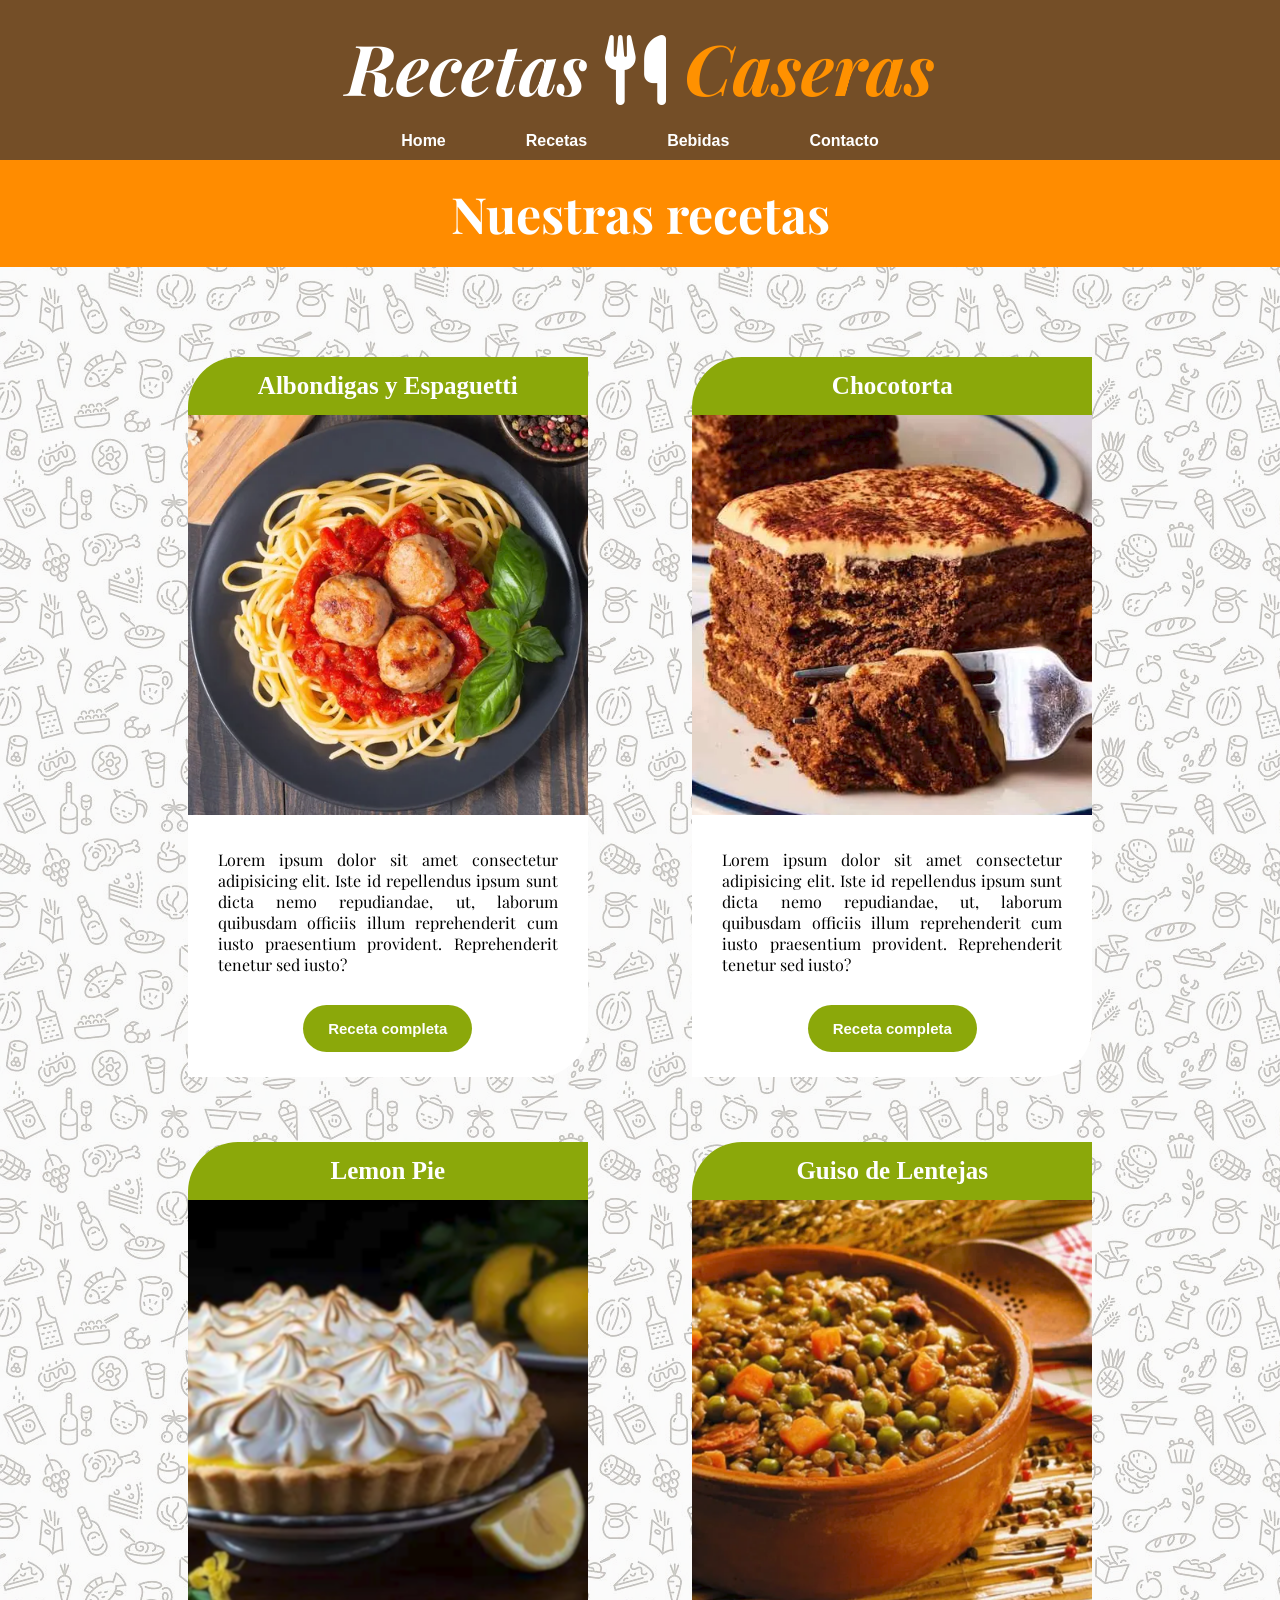
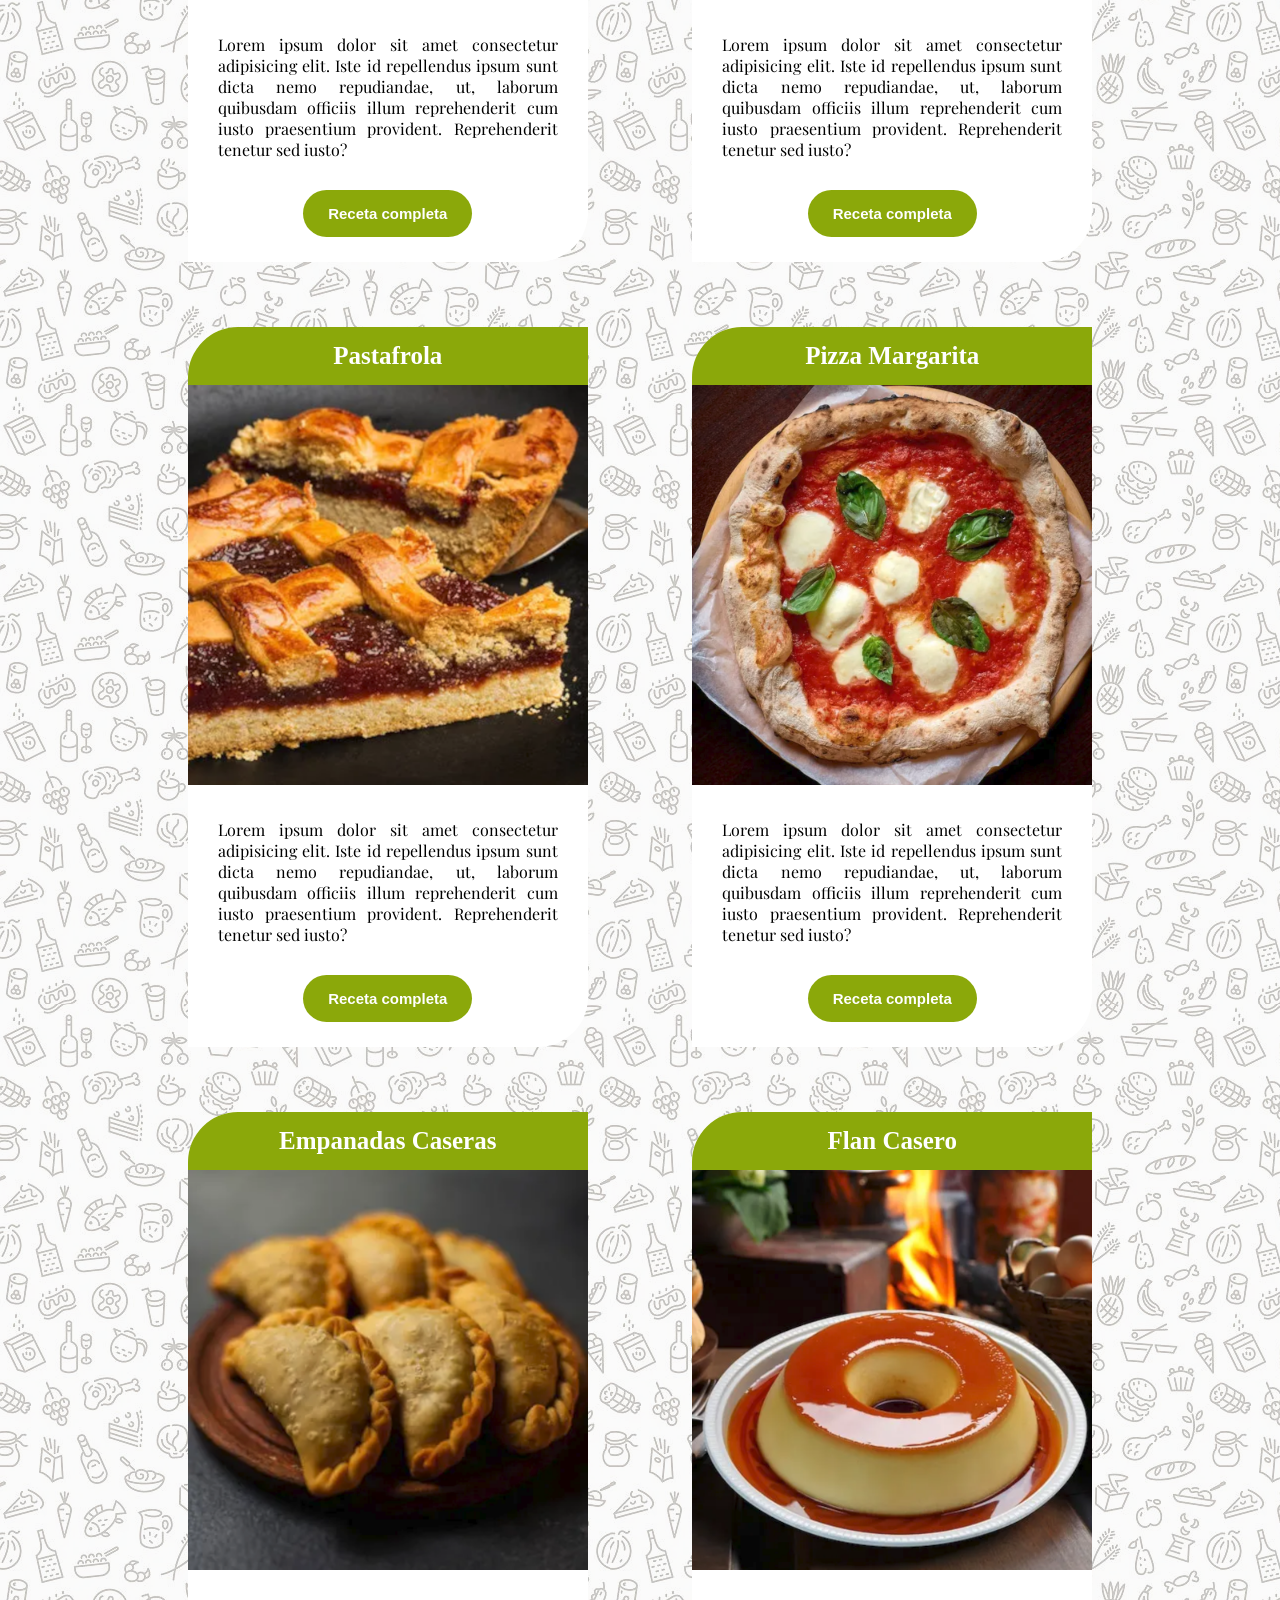
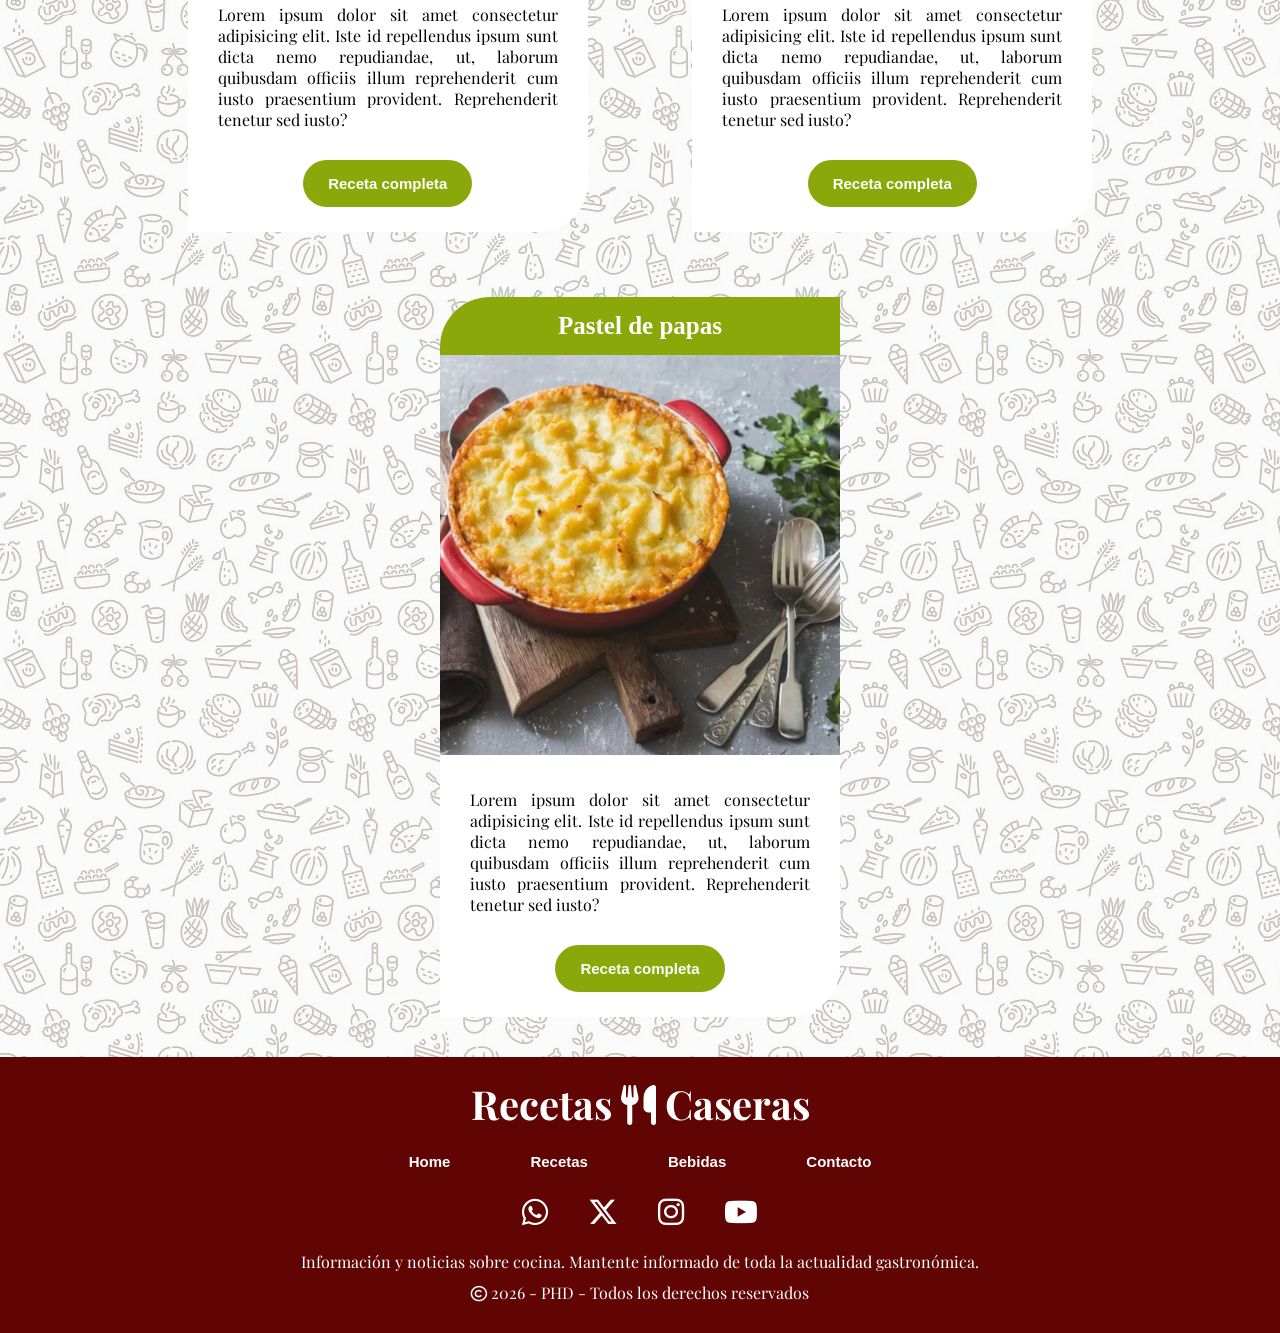
==== commit 7b5dd63e: "Correcciones en media querys y cards" ====
--- a/index.html
+++ b/index.html
@@ -4,7 +4,7 @@
 <head>
     <meta charset="UTF-8">
     <meta name="viewport" content="width=device-width, initial-scale=1.0">
-    <link rel="stylesheet" href="./css/styles1.css">
+    <link rel="stylesheet" href="./css/styles.css">
     <link rel="stylesheet" href="https://cdnjs.cloudflare.com/ajax/libs/font-awesome/6.5.2/css/all.min.css">
     <link rel="preconnect" href="https://fonts.googleapis.com">
     <link rel="preconnect" href="https://fonts.gstatic.com" crossorigin>
@@ -168,22 +168,6 @@
                 </div>
                 <div class="receta">
                     <div>
-                        <h2>Hamburguesa Vegana</h2>
-                    </div>
-                    <div class="info-cards">
-                        <div>
-                            <img src="./img/HamburguesasCaseras.png" alt="Foto Hamburguesa">
-                        </div>
-                        <p>Lorem ipsum dolor sit amet consectetur adipisicing elit. Iste id repellendus ipsum sunt dicta nemo
-                            repudiandae, ut, laborum quibusdam officiis illum reprehenderit cum iusto praesentium provident.
-                            Reprehenderit tenetur sed iusto?</p>
-                    </div>
-                    <div>
-                        <button class="btn-receta">Receta completa</button>
-                    </div>
-                </div>
-                <div class="receta">
-                    <div>
                         <h2>Pastel de papas</h2>
                     </div>
                     <div class="info-cards">
@@ -205,7 +189,7 @@
             <div class="info">
                 <h2>Recetas <i class="fa-solid fa-utensils"></i> <span>Caseras </span></h2>    
             </div>
-            <div>
+            <div class="footer-nav">
                 <nav>
                     <ul>
                         <li><a href="#">Home</a></li>
--- a/css/styles.css
+++ b/css/styles.css
@@ -0,0 +1,276 @@
+* {
+    margin: 0;
+    padding: 0;
+    box-sizing: border-box;
+}
+
+body {
+    background-color: rgb(250, 250, 250);
+    font-family: "Playfair Display", serif;
+    font-optical-sizing: auto;
+    font-style: normal;
+}
+
+header {
+    background-color: #744e27;
+    color: white;
+    justify-content: space-evenly;
+    align-content: center;
+    height: 160px;
+}
+
+.nav-items {
+    display: flex;
+    flex-direction: column;
+    justify-content: space-between;
+    align-items: center;
+    padding: 20px;
+}
+
+.nav-items h2 {
+    font-size: 70px;
+    font-style: italic;
+    margin-bottom: 15px;
+}
+
+.nav-items span {
+    color: rgb(255, 145, 0);
+}
+
+nav ul {
+    display: flex;
+    flex-direction: row;
+    justify-content: center;
+    text-decoration: none;
+}
+
+nav ul li {
+    list-style: none ;
+}
+
+nav ul li a {
+    text-decoration: none;
+    padding: 40px;
+    color: white;
+    font-size: 16px;
+    font-family: 'Lucida Sans', 'Lucida Sans Regular', 'Lucida Grande', 'Lucida Sans Unicode', Geneva, Verdana, sans-serif;
+    font-weight: bold;
+}
+
+nav ul li a:hover {
+    color: rgb(255, 145, 0);
+}
+
+main {
+    width: 100%;
+    display: flex;
+    flex-direction: column;
+    align-content: center;
+    background-image: url(../img/FondoPagina3al\ 30.png);
+}
+
+.recetarios {
+    width: 80%;
+    height: auto;
+    display: flex;
+    flex-direction: row;
+    flex-wrap: wrap;
+    justify-content: center;
+    margin: 0px auto;
+    gap: 25px;
+    padding: 20px;
+}
+
+.title {
+    background-color: darkorange;
+    width: 100%;
+    padding: 20px;
+    margin-bottom: 50px;
+}
+
+.title h1 {
+    font-size: 50px;
+    text-align: center;
+    color:#ffffff;
+}
+
+.receta {
+    width: 400px;
+    height:720px;
+    background-color: white;
+    margin: 20px auto;
+    border-top-left-radius: 50px;
+    border-bottom-right-radius: 50px;
+}
+
+.receta:hover {
+    box-shadow: 3px 3px 10px 0px rgba(0, 0, 0, 0.70);
+}
+
+.receta img {
+    width: 100%;
+    height: auto;
+}
+
+.receta h2 {
+    background-color: #8ba80a;
+    padding: 15px;
+    color: white;
+    text-align: center;
+    font-size: 25px;
+    font-family:Georgia, 'Times New Roman', Times, serif;
+    border-top-left-radius: 50px;
+
+}
+
+.receta p {
+    padding: 30px;
+    text-align: justify;
+}
+
+.btn-receta {
+    padding: 15px 25px;
+    border-radius: 50px;
+    color: white;
+    background-color: #8ba80a;
+    display: block;
+    margin: auto;
+    font-size: 15px;
+    font-weight: bold;
+    border: none;
+    cursor: pointer;
+    font-family: 'Lucida Sans', 'Lucida Sans Regular', 'Lucida Grande', 'Lucida Sans Unicode', Geneva, Verdana, sans-serif;
+}
+
+.btn-receta:hover {
+    background-color: #303a06;
+}
+
+footer {
+    background-color: #610404;
+    color: white;
+    display: flex;
+    padding: 20px;
+    flex-direction: column;
+    justify-content: center;
+}
+
+.footer-info {
+    display: flex;
+    flex-direction: column;
+    gap: 20px;
+    text-align: center;
+    align-items: center;
+}
+
+.footer-info h3 {
+    font-size: 25px;
+    margin: 20px 0;
+    color:rgb(255, 145, 0)
+}
+
+.footer-info h2 {
+    font-size: 40px;
+}
+
+.social {
+    display: flex;
+    flex-direction: row;
+    gap: 40px;
+    font-size: 30px;
+}
+
+.social a {
+    color: white;
+    transition: transform 0.3s ease-in-out; 
+}
+
+.social a:hover {
+    color:rgb(255, 145, 0);
+    transform: scale(1.3);
+}
+
+.footer-nav {
+    display: flex;
+    flex-direction: row;
+    flex-wrap: wrap;
+}
+
+.footer-nav ul li a{
+    list-style: none;
+    font-size: 15px;
+}
+
+.copyright {
+    text-align: center;
+    margin: 10px 0 10px 0;
+}
+
+/*----------- Media Querys ---------------*/
+
+@media (max-width: 1200px) {
+
+    .recetarios {
+        width: 95%;
+    }
+
+    .ingredientes{
+        display: flex;
+        flex-direction: column;
+        align-content: center;
+    }
+
+    .ingredientes li {
+        font-size: 15px;
+    }
+
+    .ingredientes img {
+        width: 100%;
+        height: auto;
+    }
+
+    .receta h2 {
+        font-size: 25px;
+    }
+
+    .receta p {
+        font-size: 15px;
+    }
+}
+
+@media (max-width: 786px) {
+
+    .nav-items h2 {
+        font-size: 50px;
+    }
+
+    .nav-items ul li a{
+        padding: 25px;
+    }
+
+    .title h1 {
+        font-size: 40px;
+    }
+
+    .recetarios {
+        width: 90%;
+    }
+
+    .receta {
+        width: 90%;
+        height: 650px;
+    }
+
+    .receta h2 {
+        font-size: 20px;
+    }
+
+    .receta p {
+        font-size: 15px;
+    }
+
+    .footer-info ul li a {
+        gap: 10px;
+    }
+
+}
